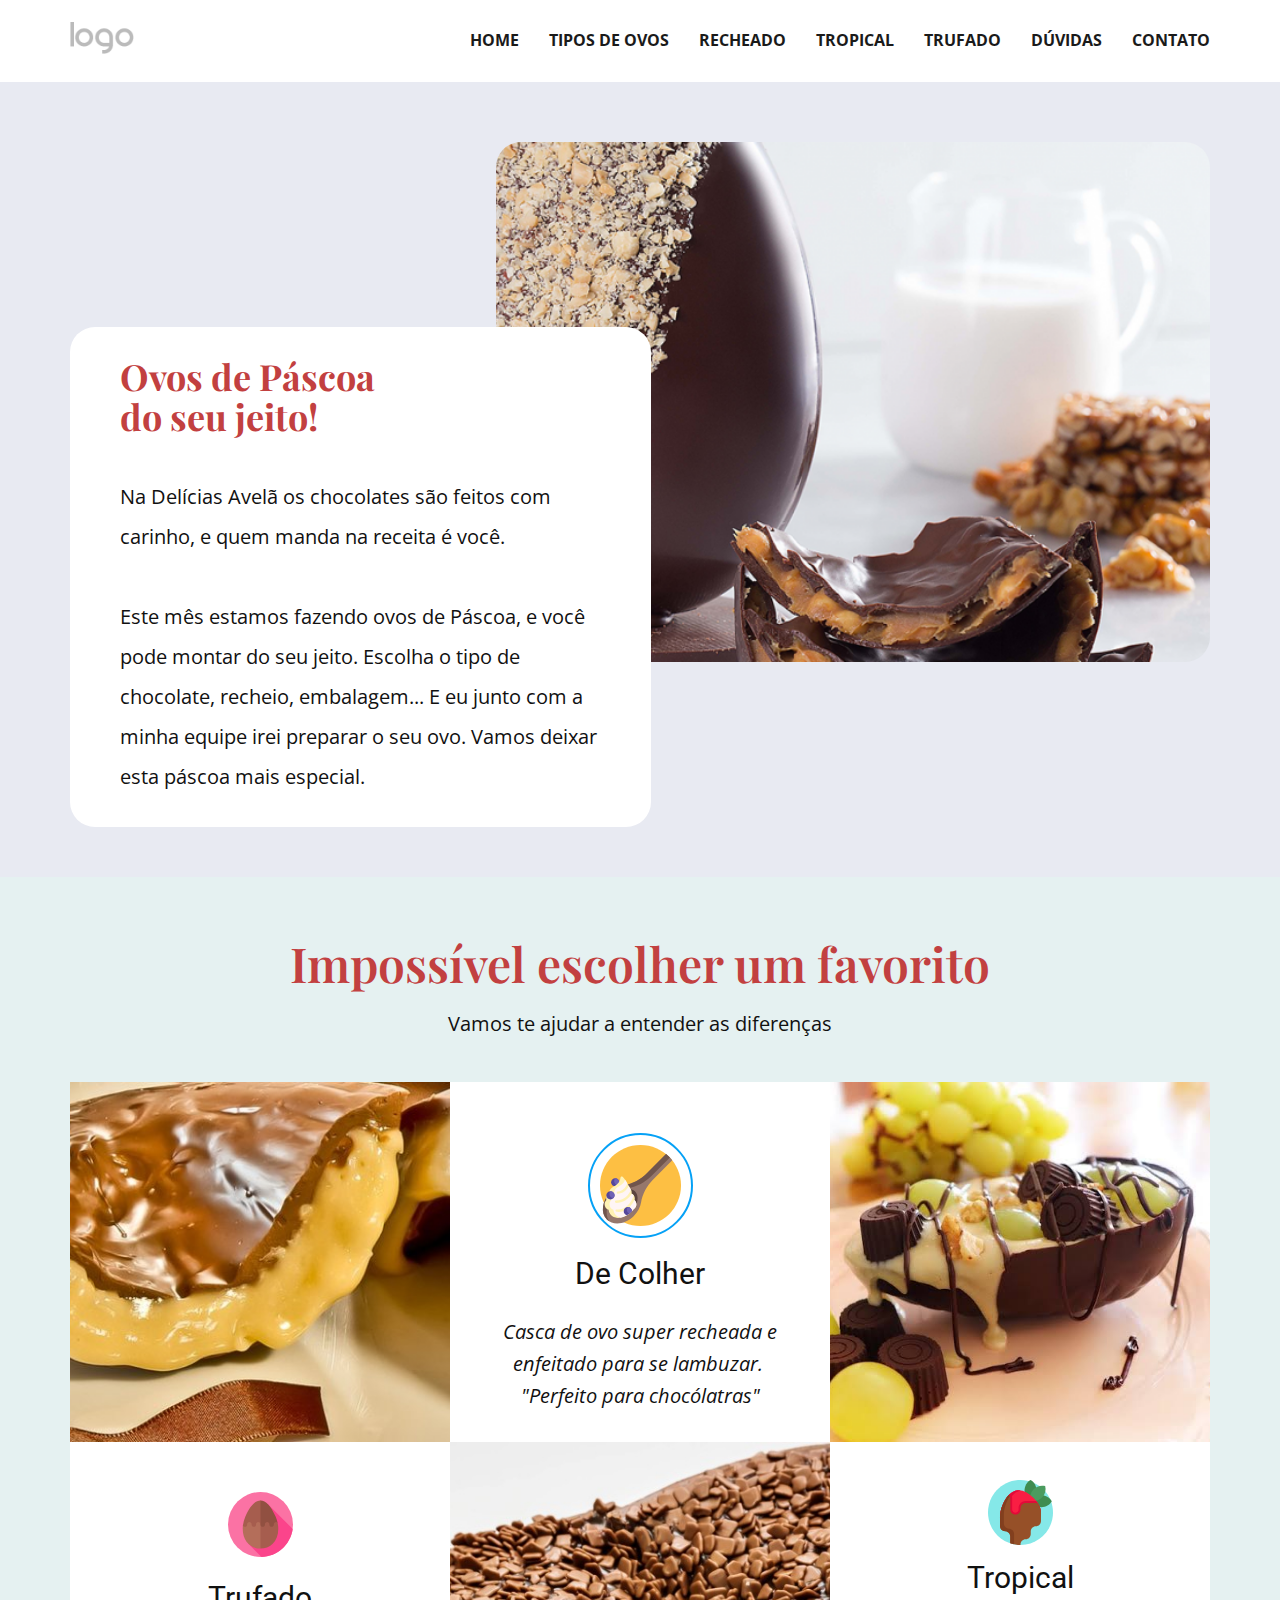
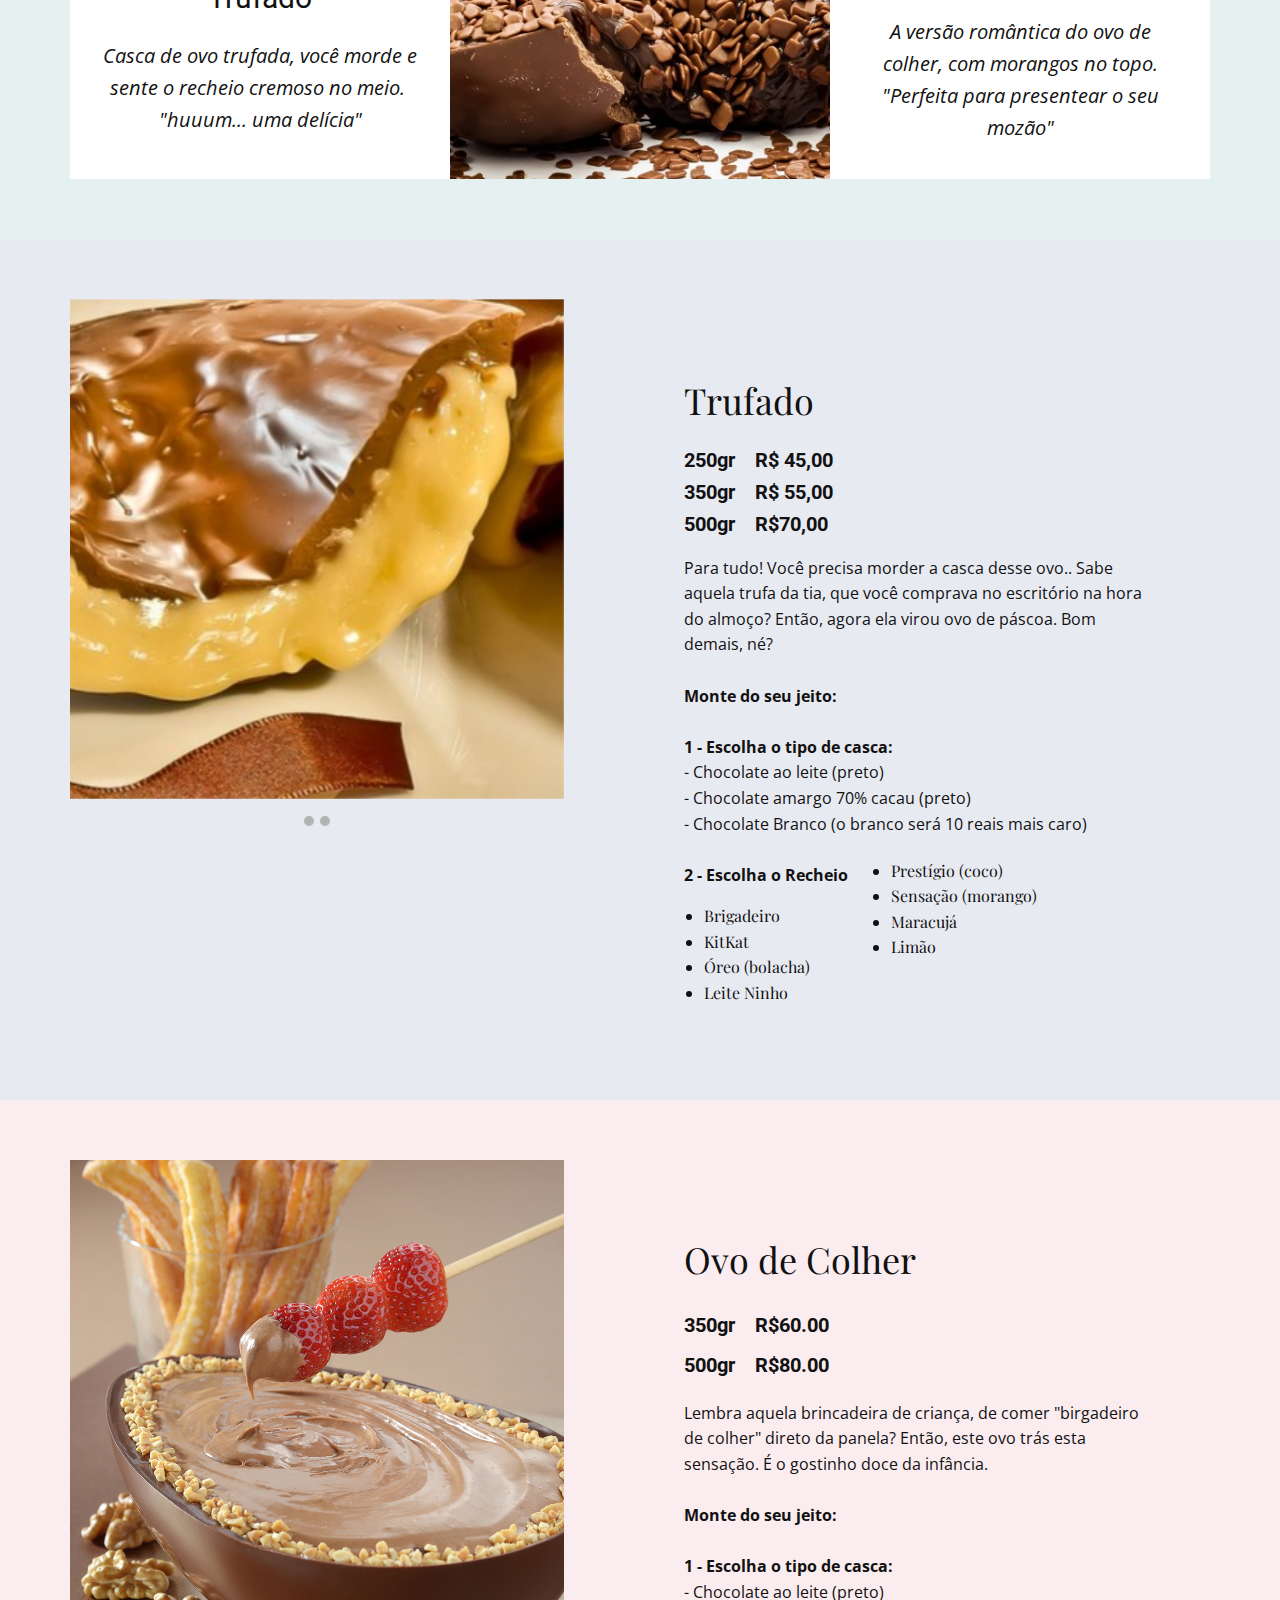
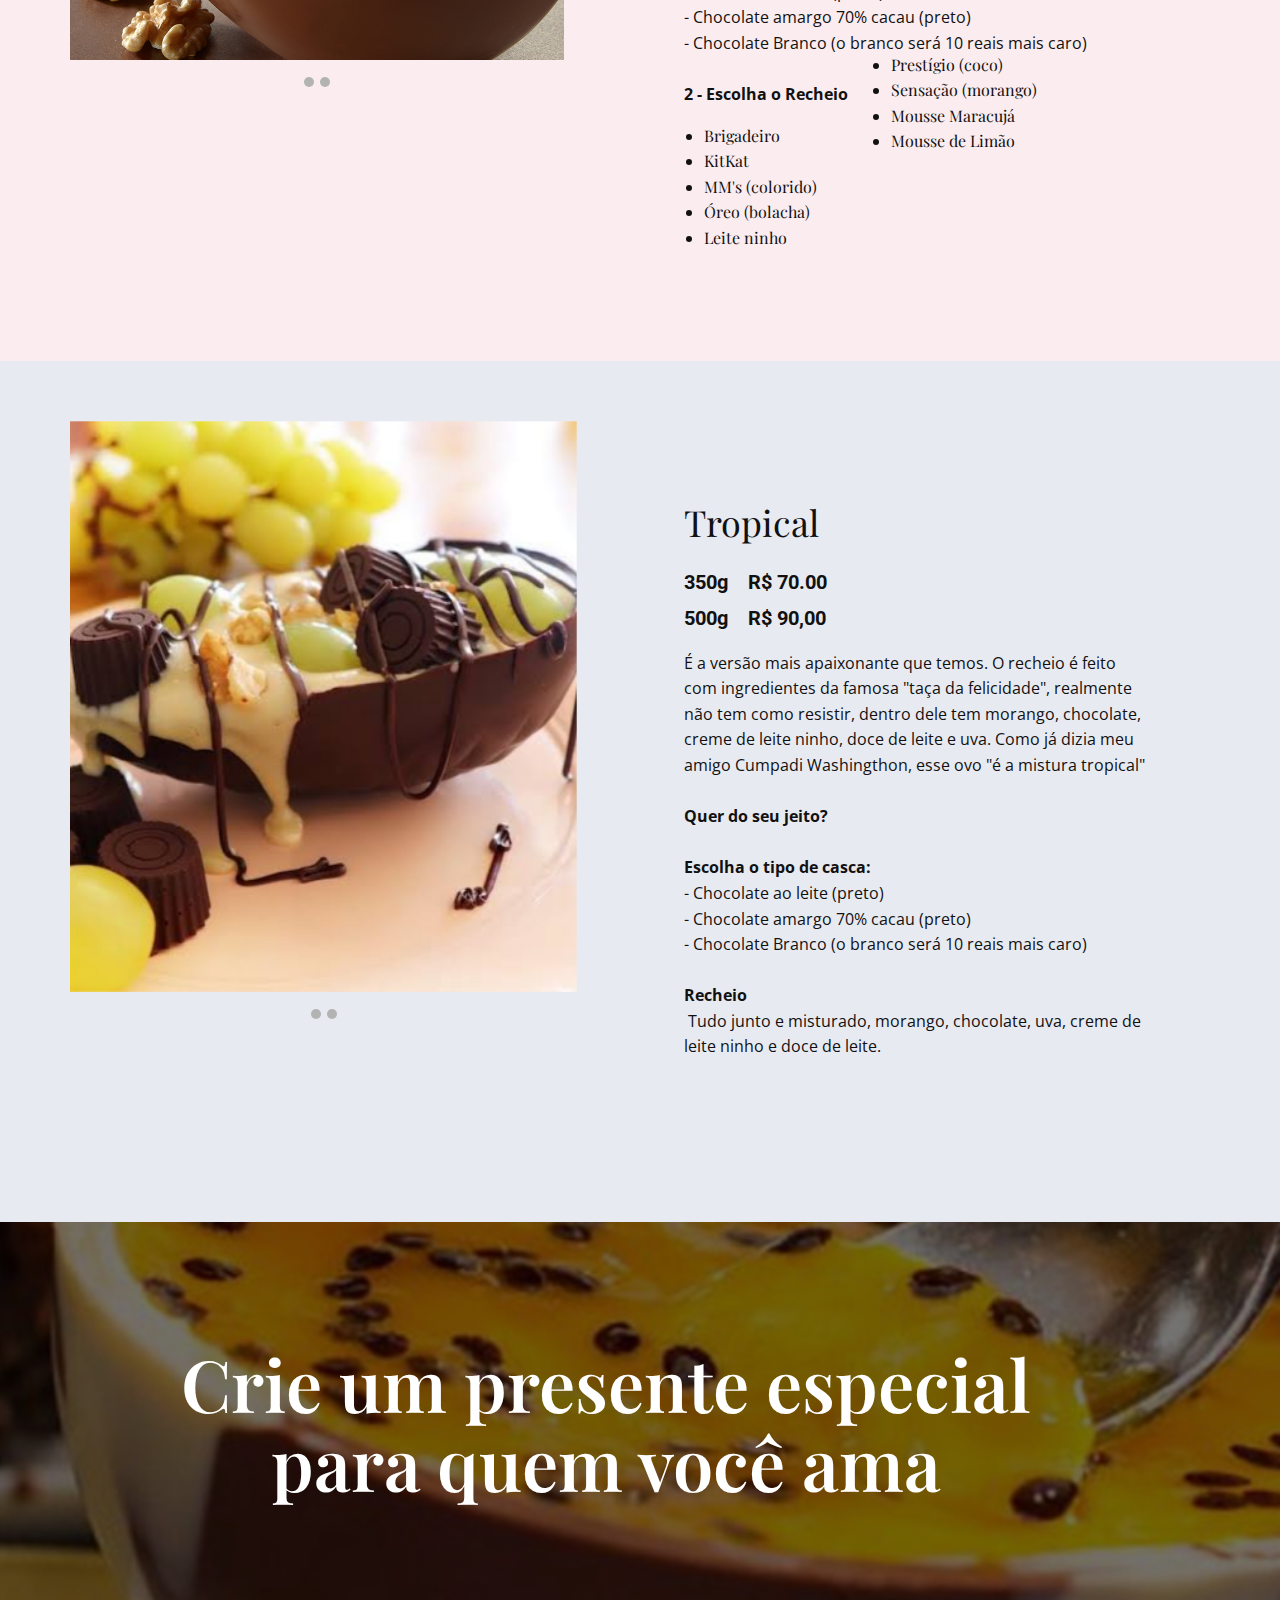
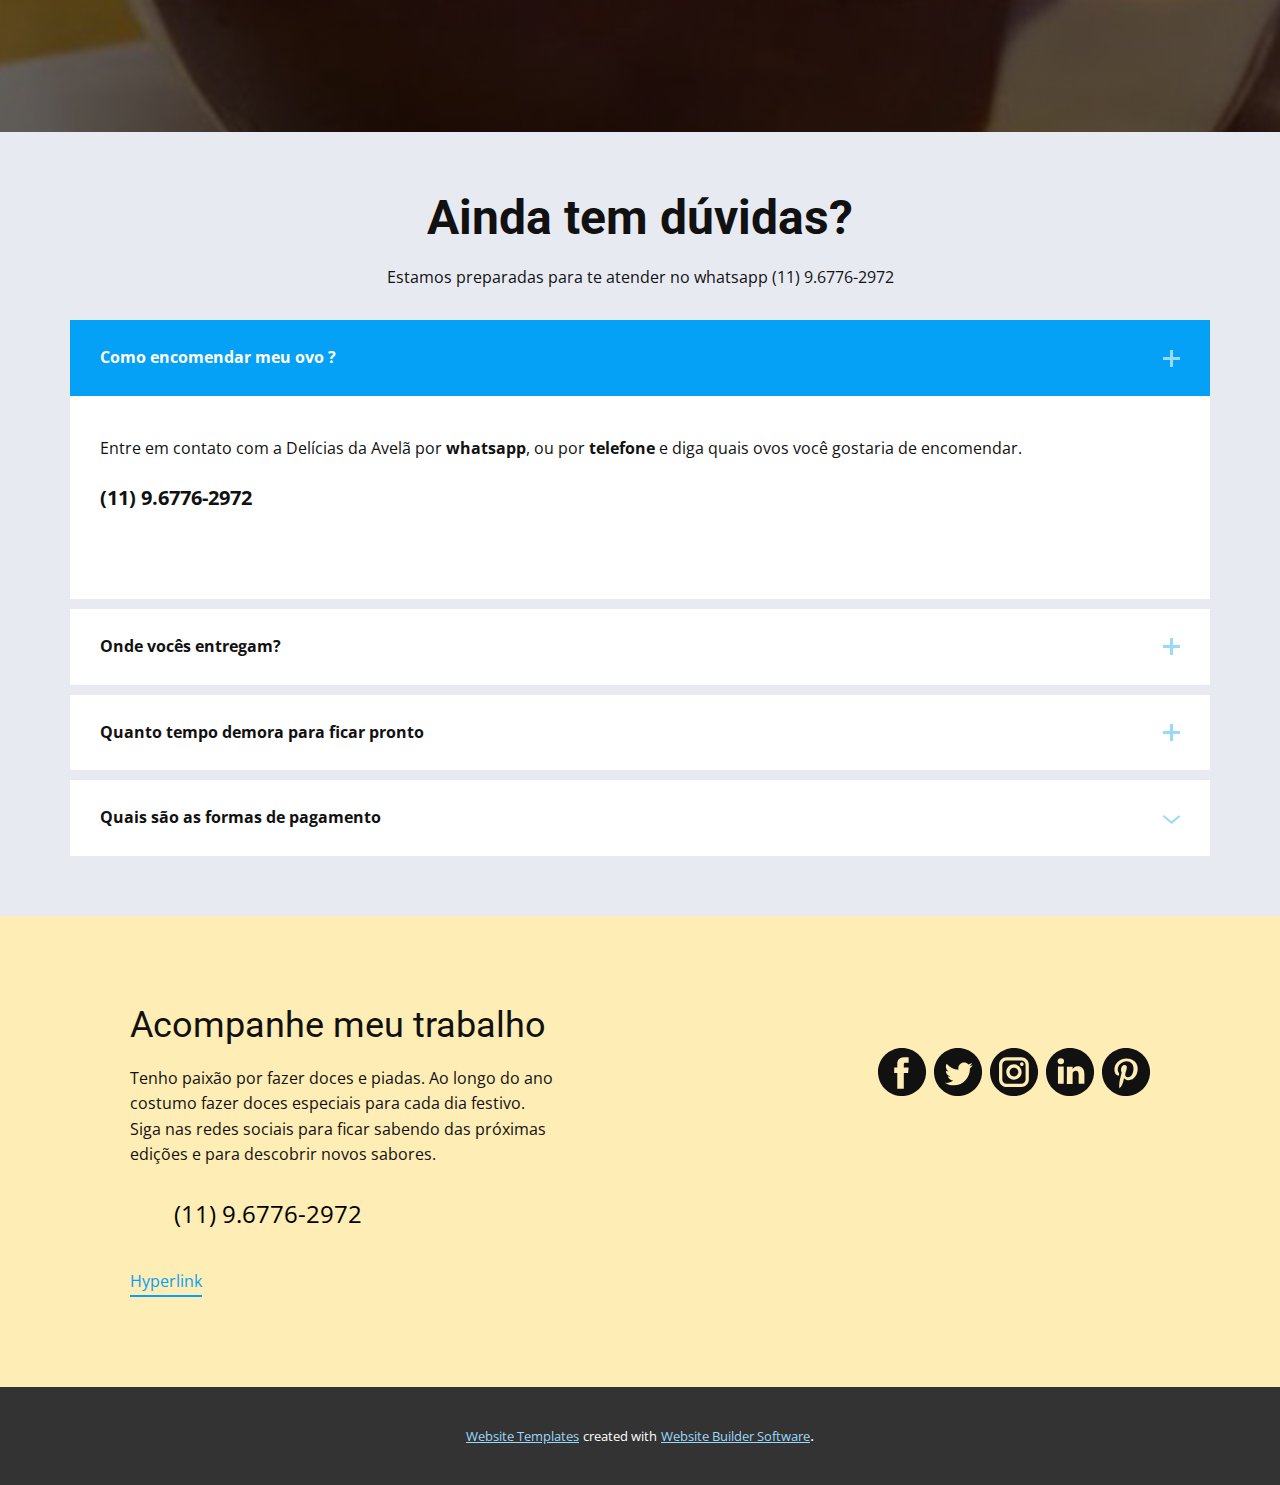
==== Page-2.html @ 8cd46afb "versão 1 - noar.. simbora" ====
<!DOCTYPE html>
<html style="font-size: 16px;">
  <head>
    <meta name="viewport" content="width=device-width, initial-scale=1.0">
    <meta charset="utf-8">
    <meta name="keywords" content="Salmon with salad">
    <meta name="description" content="">
    <meta name="page_type" content="np-template-header-footer-from-plugin">
    <title>Page 2</title>
    <link rel="stylesheet" href="nicepage.css" media="screen">
<link rel="stylesheet" href="Page-2.css" media="screen">
    <script class="u-script" type="text/javascript" src="jquery-1.9.1.min.js" defer=""></script>
    <script class="u-script" type="text/javascript" src="nicepage.js" defer=""></script>
    <meta name="generator" content="Nicepage 3.9.0, nicepage.com">
    
    
    
    
    
    
    <link id="u-theme-google-font" rel="stylesheet" href="https://fonts.googleapis.com/css?family=Roboto:100,100i,300,300i,400,400i,500,500i,700,700i,900,900i|Open+Sans:300,300i,400,400i,600,600i,700,700i,800,800i">
    <link id="u-page-google-font" rel="stylesheet" href="https://fonts.googleapis.com/css?family=Playfair+Display:400,400i,500,500i,600,600i,700,700i,800,800i,900,900i">
    
    
    
    
    
    
    
    
    
    <script type="application/ld+json">{
		"@context": "http://schema.org",
		"@type": "Organization",
		"name": "",
		"url": "index.html",
		"logo": "images/default-logo.png"
}</script>
    <meta property="og:title" content="Page 2">
    <meta property="og:type" content="website">
    <meta name="theme-color" content="#05a1f6">
    <link rel="canonical" href="index.html">
    <meta property="og:url" content="index.html">
  </head>
  <body class="u-body"><header class="u-clearfix u-header u-header" id="sec-fe09"><div class="u-clearfix u-sheet u-valign-middle u-sheet-1">
        <a href="https://nicepage.com" class="u-image u-logo u-image-1">
          <img src="images/default-logo.png" class="u-logo-image u-logo-image-1">
        </a>
        <nav class="u-menu u-menu-dropdown u-offcanvas u-menu-1">
          <div class="menu-collapse" style="font-size: 1rem; letter-spacing: 0px; font-weight: 700; text-transform: uppercase;">
            <a class="u-border-2 u-border-active-black u-border-hover-palette-1-base u-border-no-left u-border-no-right u-border-no-top u-button-style u-custom-left-right-menu-spacing u-custom-padding-bottom u-custom-top-bottom-menu-spacing u-nav-link u-text-active-black u-text-grey-90 u-text-hover-grey-90" href="#">
              <svg><use xlink:href="#menu-hamburger"></use></svg>
              <svg version="1.1" xmlns="http://www.w3.org/2000/svg" xmlns:xlink="http://www.w3.org/1999/xlink"><defs><symbol id="menu-hamburger" viewBox="0 0 16 16" style="width: 16px; height: 16px;"><rect y="1" width="16" height="2"></rect><rect y="7" width="16" height="2"></rect><rect y="13" width="16" height="2"></rect>
</symbol>
</defs></svg>
            </a>
          </div>
          <div class="u-custom-menu u-nav-container">
            <ul class="u-nav u-spacing-30 u-unstyled u-nav-1"><li class="u-nav-item"><a class="u-border-2 u-border-active-black u-border-hover-palette-1-base u-border-no-left u-border-no-right u-border-no-top u-button-style u-nav-link u-text-active-black u-text-grey-90 u-text-hover-grey-90" href="home.html" style="padding: 10px 0px;">Home</a>
</li><li class="u-nav-item"><a class="u-border-2 u-border-active-black u-border-hover-palette-1-base u-border-no-left u-border-no-right u-border-no-top u-button-style u-nav-link u-text-active-black u-text-grey-90 u-text-hover-grey-90" href="Page-13.html" style="padding: 10px 0px;">Tipos de ovos</a>
</li><li class="u-nav-item"><a class="u-border-2 u-border-active-black u-border-hover-palette-1-base u-border-no-left u-border-no-right u-border-no-top u-button-style u-nav-link u-text-active-black u-text-grey-90 u-text-hover-grey-90" href="Page-14.html" style="padding: 10px 0px;">Recheado</a>
</li><li class="u-nav-item"><a class="u-border-2 u-border-active-black u-border-hover-palette-1-base u-border-no-left u-border-no-right u-border-no-top u-button-style u-nav-link u-text-active-black u-text-grey-90 u-text-hover-grey-90" href="Page-15.html" style="padding: 10px 0px;">Tropical</a>
</li><li class="u-nav-item"><a class="u-border-2 u-border-active-black u-border-hover-palette-1-base u-border-no-left u-border-no-right u-border-no-top u-button-style u-nav-link u-text-active-black u-text-grey-90 u-text-hover-grey-90" href="Page-16.html" style="padding: 10px 0px;">Trufado</a>
</li><li class="u-nav-item"><a class="u-border-2 u-border-active-black u-border-hover-palette-1-base u-border-no-left u-border-no-right u-border-no-top u-button-style u-nav-link u-text-active-black u-text-grey-90 u-text-hover-grey-90" href="Page-17.html" style="padding: 10px 0px;">Dúvidas</a>
</li><li class="u-nav-item"><a class="u-border-2 u-border-active-black u-border-hover-palette-1-base u-border-no-left u-border-no-right u-border-no-top u-button-style u-nav-link u-text-active-black u-text-grey-90 u-text-hover-grey-90" href="Page-18.html" style="padding: 10px 0px;">Contato</a>
</li></ul>
          </div>
          <div class="u-custom-menu u-nav-container-collapse">
            <div class="u-black u-container-style u-inner-container-layout u-opacity u-opacity-95 u-sidenav">
              <div class="u-sidenav-overflow">
                <div class="u-menu-close"></div>
                <ul class="u-align-center u-nav u-popupmenu-items u-unstyled u-nav-2"><li class="u-nav-item"><a class="u-button-style u-nav-link" href="home.html" style="padding: 10px 0px;">Home</a>
</li><li class="u-nav-item"><a class="u-button-style u-nav-link" href="Page-13.html" style="padding: 10px 0px;">Tipos de ovos</a>
</li><li class="u-nav-item"><a class="u-button-style u-nav-link" href="Page-14.html" style="padding: 10px 0px;">Recheado</a>
</li><li class="u-nav-item"><a class="u-button-style u-nav-link" href="Page-15.html" style="padding: 10px 0px;">Tropical</a>
</li><li class="u-nav-item"><a class="u-button-style u-nav-link" href="Page-16.html" style="padding: 10px 0px;">Trufado</a>
</li><li class="u-nav-item"><a class="u-button-style u-nav-link" href="Page-17.html" style="padding: 10px 0px;">Dúvidas</a>
</li><li class="u-nav-item"><a class="u-button-style u-nav-link" href="Page-18.html" style="padding: 10px 0px;">Contato</a>
</li></ul>
              </div>
            </div>
            <div class="u-black u-menu-overlay u-opacity u-opacity-70"></div>
          </div>
        </nav>
      </div></header>
    <section class="u-clearfix u-custom-color-13 u-section-1" id="carousel_091f">
      <div class="u-clearfix u-sheet u-valign-middle-lg u-valign-middle-sm u-valign-middle-xs u-sheet-1">
        <img alt="" class="u-image u-image-round u-radius-25 u-image-1" data-image-width="780" data-image-height="450" src="images/Ovo-Pe-de-Moleque_1000x1000-1-780x450.png">
        <div class="u-container-style u-group u-radius-25 u-shape-round u-white u-group-1">
          <div class="u-container-layout u-valign-top u-container-layout-1">
            <h2 class="u-custom-font u-font-playfair-display u-text u-text-custom-color-16 u-text-1" spellcheck="true">Ovos de Páscoa&nbsp;<br>do seu jeito!
            </h2>
            <p class="u-text u-text-2" spellcheck="true">Na Delícias Avelã os chocolates são feitos com carinho, e quem manda na receita é você.<br>
              <br>Este mês estamos fazendo ovos de Páscoa, e você pode montar do seu jeito. Escolha o tipo de chocolate, recheio, embalagem... E eu junto com a minha equipe irei preparar o seu ovo. Vamos deixar esta páscoa mais especial.
            </p>
          </div>
        </div>
      </div>
    </section>
    <section class="u-align-center-xs u-clearfix u-custom-color-15 u-section-2" id="sec-e256">
      <div class="u-clearfix u-sheet u-sheet-1">
        <h1 class="u-align-center u-custom-font u-font-playfair-display u-text u-text-custom-color-9 u-text-1">Impossível escolher um favorito</h1>
        <p class="u-align-center u-text u-text-2">Vamos te ajudar a entender as diferenças</p>
        <div class="u-clearfix u-expanded-width u-gutter-0 u-layout-wrap u-layout-wrap-1">
          <div class="u-gutter-0 u-layout">
            <div class="u-layout-col">
              <div class="u-size-30">
                <div class="u-layout-row">
                  <div class="u-align-center u-container-style u-image u-layout-cell u-left-cell u-size-20 u-image-1" data-image-width="623" data-image-height="350">
                    <div class="u-container-layout u-valign-middle u-container-layout-1"></div>
                  </div>
                  <div class="u-container-style u-layout-cell u-size-20 u-white u-layout-cell-2">
                    <div class="u-container-layout u-container-layout-2"><span class="u-border-2 u-border-palette-1-base u-icon u-icon-circle u-spacing-10 u-text-palette-1-base u-icon-1"><svg class="u-svg-link" preserveAspectRatio="xMidYMin slice" viewBox="0 0 512 512" style=""><use xlink:href="#svg-6360"></use></svg><svg class="u-svg-content" id="svg-6360"><g id="surface1"><path d="M 512 256 C 512 397.386719 397.386719 512 256 512 C 114.613281 512 0 397.386719 0 256 C 0 114.613281 114.613281 0 256 0 C 397.386719 0 512 114.613281 512 256 Z M 512 256 " style=" stroke:none;fill-rule:nonzero;fill:rgb(99.215686%,74.901961%,26.27451%);fill-opacity:1;"></path><path d="M 334.402344 219.195312 C 295.191406 258.40625 268.425781 308.652344 259.441406 363.375 C 254.605469 392.832031 239.15625 423.335938 213.90625 448.585938 C 160.839844 501.652344 84.582031 511.429688 43.574219 470.425781 C 2.570312 429.417969 12.347656 353.160156 65.414062 300.09375 C 90.664062 274.84375 121.167969 259.394531 150.625 254.558594 C 205.347656 245.574219 255.59375 218.8125 294.804688 179.597656 L 417.210938 57.191406 C 426.015625 64.261719 434.046875 71.507812 441.789062 79.710938 C 446.878906 85.109375 451.976562 91.179688 456.625 96.972656 Z M 334.402344 219.195312 " style=" stroke:none;fill-rule:nonzero;fill:rgb(58.431373%,46.666667%,42.352941%);fill-opacity:1;"></path><path d="M 58.457031 482.210938 C 53.113281 478.898438 48.128906 474.976562 43.574219 470.425781 C 2.570312 429.417969 12.347656 353.160156 65.414062 300.09375 C 90.664062 274.84375 121.167969 259.394531 150.625 254.558594 C 205.347656 245.574219 255.59375 218.808594 294.804688 179.597656 L 417.246094 57.152344 C 425.925781 64.121094 434.164062 71.566406 441.789062 79.710938 L 325.109375 196.390625 C 285.003906 236.496094 233.613281 263.867188 177.644531 273.058594 C 147.515625 278.003906 116.316406 293.804688 90.488281 319.632812 C 40.898438 369.222656 28.28125 438.609375 58.457031 482.210938 Z M 58.457031 482.210938 " style=" stroke:none;fill-rule:nonzero;fill:rgb(43.921569%,33.333333%,29.803922%);fill-opacity:1;"></path><path d="M 198.503906 421.5625 C 156.792969 463.273438 99.234375 473.34375 69.945312 444.054688 C 40.65625 414.765625 50.726562 357.207031 92.4375 315.496094 C 134.152344 273.78125 191.710938 263.710938 221 293 C 250.289062 322.289062 240.21875 379.847656 198.503906 421.5625 Z M 198.503906 421.5625 " style=" stroke:none;fill-rule:nonzero;fill:rgb(35.294118%,26.666667%,23.921569%);fill-opacity:1;"></path><path d="M 122.292969 235.855469 C 122.292969 250.292969 110.585938 262 96.144531 262 C 81.707031 262 70 250.292969 70 235.855469 C 70 221.414062 81.707031 209.707031 96.144531 209.707031 C 110.585938 209.707031 122.292969 221.414062 122.292969 235.855469 Z M 122.292969 235.855469 " style=" stroke:none;fill-rule:nonzero;fill:rgb(32.941176%,27.45098%,60.784314%);fill-opacity:1;"></path><path d="M 122.292969 235.855469 C 122.292969 242.46875 119.816406 248.492188 115.765625 253.097656 C 115.65625 253.097656 115.550781 253.113281 115.441406 253.113281 C 101 253.113281 89.292969 241.40625 89.292969 226.96875 C 89.292969 220.351562 91.769531 214.328125 95.820312 209.722656 C 95.929688 209.722656 96.035156 209.707031 96.144531 209.707031 C 110.585938 209.707031 122.292969 221.414062 122.292969 235.855469 Z M 122.292969 235.855469 " style=" stroke:none;fill-rule:nonzero;fill:rgb(43.137255%,38.039216%,70.980392%);fill-opacity:1;"></path><path d="M 211.886719 406.257812 C 207.867188 411.527344 203.410156 416.65625 198.503906 421.558594 C 156.792969 463.273438 99.234375 473.34375 69.945312 444.054688 C 60.722656 434.835938 55.410156 422.808594 53.753906 409.359375 C 39.339844 404.296875 29 390.570312 29 374.425781 C 29 363.882812 33.414062 354.371094 40.488281 347.628906 C 39.554688 344.558594 39.050781 341.304688 39.050781 337.929688 C 39.050781 324.0625 47.519531 312.179688 59.566406 307.160156 C 58.328125 299.824219 59.113281 291.121094 62.671875 285.15625 C 79.929688 256.242188 125.453125 255.835938 129.535156 206.808594 C 130.082031 200.242188 137.957031 197.0625 142.847656 201.472656 C 162.914062 219.554688 181.183594 259.34375 196.59375 285.15625 C 200.167969 291.152344 200.945312 299.902344 199.683594 307.261719 C 211.597656 312.339844 219.949219 324.15625 219.949219 337.929688 C 219.949219 341.304688 219.445312 344.558594 218.511719 347.628906 C 225.585938 354.371094 230 363.882812 230 374.425781 C 230 387.964844 222.730469 399.800781 211.886719 406.257812 Z M 211.886719 406.257812 " style=" stroke:none;fill-rule:nonzero;fill:rgb(100%,94.901961%,70.588235%);fill-opacity:1;"></path><path d="M 230 374.425781 C 230 386.492188 224.222656 397.207031 215.285156 403.96875 C 212.816406 405.835938 210.585938 407.988281 208.625 410.386719 C 205.492188 414.210938 202.121094 417.945312 198.503906 421.558594 C 177.804688 442.261719 153.199219 455.164062 130.082031 459.335938 C 118.882812 457.023438 108.875 451.984375 100.945312 444.054688 C 91.722656 434.835938 86.410156 422.808594 84.753906 409.359375 C 70.339844 404.296875 60 390.570312 60 374.425781 C 60 363.882812 64.414062 354.371094 71.488281 347.628906 C 70.554688 344.558594 70.050781 341.304688 70.050781 337.929688 C 70.050781 324.0625 78.519531 312.179688 90.566406 307.160156 C 89.328125 299.824219 90.113281 291.121094 93.671875 285.15625 C 109.28125 259.007812 148.003906 256.171875 158.285156 219.601562 C 163.144531 226.5 167.867188 234.203125 172.441406 242.109375 C 162.699219 272.105469 139.949219 293.191406 113.5 293.191406 C 109.0625 293.191406 105.523438 297.046875 106.050781 301.589844 C 106.492188 305.382812 109.871094 308.203125 113.6875 308.191406 C 135.085938 308.132812 155.066406 297.636719 169.972656 278.628906 C 174.648438 272.660156 178.640625 266.066406 181.914062 259.003906 C 186.554688 267.441406 191.007812 275.628906 195.246094 282.871094 C 181.011719 322.703125 144.660156 351.097656 102.167969 351.097656 C 97.960938 351.097656 94.566406 354.558594 94.667969 358.785156 C 94.769531 362.914062 98.371094 366.109375 102.5 366.097656 C 143.976562 365.972656 180.335938 342.515625 200.328125 307.566406 C 205.257812 309.796875 209.558594 313.171875 212.859375 317.378906 C 196.214844 374.402344 152.09375 413.265625 106.132812 407.359375 C 101.722656 406.796875 97.71875 410.175781 97.675781 414.761719 C 97.636719 418.601562 100.675781 421.792969 104.480469 422.273438 C 134.347656 426.019531 164.210938 414.414062 188.59375 389.574219 C 201.367188 376.558594 211.839844 360.691406 219.570312 342.9375 C 219.328125 344.542969 218.972656 346.109375 218.511719 347.632812 C 225.585938 354.371094 230 363.882812 230 374.425781 Z M 230 374.425781 " style=" stroke:none;fill-rule:nonzero;fill:rgb(100%,96.078431%,96.078431%);fill-opacity:1;"></path><path d="M 92.292969 318.144531 C 92.292969 332.585938 80.585938 344.292969 66.144531 344.292969 C 51.707031 344.292969 40 332.585938 40 318.144531 C 40 303.707031 51.707031 292 66.144531 292 C 80.585938 292 92.292969 303.707031 92.292969 318.144531 Z M 176.144531 392 C 161.707031 392 150 403.707031 150 418.144531 C 150 430.613281 158.730469 441.035156 170.410156 443.652344 C 180.203125 437.742188 189.707031 430.359375 198.507812 421.5625 C 199.792969 420.273438 201.050781 418.96875 202.28125 417.652344 C 202.015625 403.441406 190.421875 392 176.144531 392 Z M 176.144531 392 " style=" stroke:none;fill-rule:nonzero;fill:rgb(32.941176%,27.45098%,60.784314%);fill-opacity:1;"></path><path d="M 92.292969 318.144531 C 92.292969 324.761719 89.816406 330.785156 85.765625 335.390625 C 85.65625 335.390625 85.550781 335.40625 85.441406 335.40625 C 71 335.40625 59.292969 323.699219 59.292969 309.261719 C 59.292969 302.644531 61.769531 296.621094 65.820312 292.015625 C 65.929688 292.015625 66.035156 292 66.144531 292 C 80.585938 292 92.292969 303.707031 92.292969 318.144531 Z M 176.144531 392 C 176.035156 392 175.929688 392.015625 175.820312 392.015625 C 171.769531 396.621094 169.292969 402.644531 169.292969 409.261719 C 169.292969 420.089844 175.878906 429.378906 185.257812 433.347656 C 189.808594 429.753906 194.238281 425.824219 198.503906 421.558594 C 199.792969 420.273438 201.050781 418.96875 202.277344 417.652344 C 202.015625 403.441406 190.421875 392 176.144531 392 Z M 176.144531 392 " style=" stroke:none;fill-rule:nonzero;fill:rgb(43.137255%,38.039216%,70.980392%);fill-opacity:1;"></path>
</g></svg>
                    
                    
                  </span>
                      <h3 class="u-align-center u-text u-text-3" spellcheck="false">De Colher</h3>
                      <p class="u-align-center u-text u-text-4" spellcheck="true">Casca de ovo super recheada e enfeitado para se lambuzar.&nbsp;<br>"Perfeito para chocólatras"
                      </p>
                    </div>
                  </div>
                  <div class="u-align-center u-container-style u-image u-layout-cell u-right-cell u-size-20 u-image-2" data-image-width="678" data-image-height="452">
                    <div class="u-container-layout u-valign-middle u-container-layout-3"></div>
                  </div>
                </div>
              </div>
              <div class="u-size-30">
                <div class="u-layout-row">
                  <div class="u-container-style u-layout-cell u-left-cell u-size-20 u-white u-layout-cell-4">
                    <div class="u-container-layout u-container-layout-4"><span class="u-icon u-icon-circle u-icon-2"><svg class="u-svg-link" preserveAspectRatio="xMidYMin slice" viewBox="0 0 512 512" style=""><use xlink:href="#svg-8ae0"></use></svg><svg class="u-svg-content" id="svg-8ae0"><g><circle cx="256" cy="256" fill="#fb72a4" r="256"></circle><path d="m312.762 94.034-142.423 142.423 78.891 78.891-90.731 90.731 105.774 105.774c125.807-3.996 228.692-98.753 245.35-220.958z" fill="#fb448b"></path><path d="m256 66.002-138.434 198.324c-.663 5.684-1.118 11.386-1.358 17.12-4.59 109.706 67.601 164.555 139.792 164.554l63.824-190z" fill="#b46e5a"></path><path d="m255.976 66.002 134.334 174.187c3.001 13.531 4.877 27.354 5.459 41.258 4.589 109.705-67.602 164.554-139.793 164.553z" fill="#a65d4e"></path><path d="m136.91 193.496c-9.828 22.588-16.497 46.436-19.343 70.832 2.749 6.064 8.841 10.29 15.933 10.29 9.665 0 17.5-7.835 17.5-17.5v-4.059c0-9.665 7.835-17.5 17.5-17.5s17.5 7.835 17.5 17.5v4.059c0 9.665 7.835 17.5 17.5 17.5s17.5-7.835 17.5-17.5v-4.059c0-9.665 7.835-17.5 17.5-17.5s17.5 7.835 17.5 17.5l37-89.824-37-97.233c-40.882-.335-81.805 41.794-119.09 127.494z" fill="#a65d4e"></path><path d="m360.976 257.118v-3.529-.529c0-9.665 7.835-17.5 17.5-17.5 4.57 0 8.718 1.766 11.835 4.635-3.548-15.985-8.686-31.623-15.245-46.698-37.285-85.7-78.208-127.83-119.09-127.494v187.586 3.529c0 9.665 7.835 17.5 17.5 17.5s17.5-7.835 17.5-17.5v-3.529-.529c0-9.665 7.835-17.5 17.5-17.5s17.5 7.835 17.5 17.5v.529 3.529c0 9.665 7.835 17.5 17.5 17.5s17.5-7.835 17.5-17.5z" fill="#915041"></path>
</g></svg>
                    
                    
                  </span>
                      <h3 class="u-align-center u-text u-text-5" spellcheck="false">Trufado</h3>
                      <p class="u-align-center u-text u-text-6" spellcheck="false">Casca de ovo trufada, você morde e sente o recheio cremoso no meio.&nbsp;<br>"huuum... uma delícia"
                      </p>
                    </div>
                  </div>
                  <div class="u-align-center u-container-style u-image u-layout-cell u-size-20 u-image-3" data-image-width="640" data-image-height="360">
                    <div class="u-container-layout u-valign-middle u-container-layout-5"></div>
                  </div>
                  <div class="u-container-style u-layout-cell u-right-cell u-size-20 u-white u-layout-cell-6">
                    <div class="u-container-layout u-container-layout-6"><span class="u-align-center u-icon u-icon-circle u-icon-3"><svg class="u-svg-link" preserveAspectRatio="xMidYMin slice" viewBox="0 0 512 512" style=""><use xlink:href="#svg-82c7"></use></svg><svg class="u-svg-content" id="svg-82c7"><path d="m512 256c0 141.386719-114.613281 256-256 256s-256-114.613281-256-256 114.613281-256 256-256 256 114.613281 256 256zm0 0" fill="#85e8e8"></path><path d="m335.078125 0c-28.148437 16.289062-47.097656 46.703125-47.097656 81.5625s18.949219 65.273438 47.097656 81.5625c28.144531-16.289062 47.097656-46.703125 47.097656-81.5625s-18.953125-65.273438-47.097656-81.5625zm0 0" fill="#3f8c50"></path><path d="m502.722656 167.644531c-16.289062 28.148438-46.703125 47.097657-81.5625 47.097657s-65.273437-18.949219-81.5625-47.097657c16.289063-28.144531 46.703125-47.097656 81.5625-47.097656s65.273438 18.953125 81.5625 47.097656zm0 0" fill="#3f8c50"></path><path d="m450.425781 47.777344c-31.421875-8.382813-66.328125-.277344-90.980469 24.371094-24.648437 24.648437-32.753906 59.554687-24.367187 90.976562 31.417969 8.386719 66.328125.277344 90.976563-24.371094 24.648437-24.648437 32.753906-59.554687 24.371093-90.976562zm0 0" fill="#4b9b5f"></path><path d="m383.519531 330.898438c-59.707031 59.707031-200.863281 104.0625-260.570312 44.355468-59.703125-59.707031-15.351563-200.863281 44.355469-260.570312 59.707031-59.703125 130.511718-33.707032 190.21875 26 59.703124 59.703125 85.703124 130.507812 25.996093 190.214844zm0 0" fill="#f91e43"></path><path d="m155.65625 375.253906c-59.707031-59.707031-15.351562-200.863281 44.355469-260.570312 18.675781-18.675782 38.433593-28.964844 58.601562-32.460938-31.355469-5.125-62.613281 3.765625-91.308593 32.460938-59.707032 59.707031-104.0625 200.863281-44.355469 260.570312 23.417969 23.414063 59.367187 30.820313 98.015625 27.574219-25.738282-2.402344-48.683594-10.949219-65.308594-27.574219zm0 0" fill="#e20a39"></path><path d="m122.949219 375.253906c59.707031 59.703125 200.863281 15.351563 260.570312-44.355468 51.519531-51.519532 39.21875-111.304688-3.480469-165.089844-1.003906-.054688-2.007812-.082032-3.019531-.082032h-80.675781c-30.515625 0-55.339844 25.066407-55.339844 55.882813v10.136719c0 14.273437-11.367187 25.886718-25.335937 25.886718-6.730469 0-13.074219-2.667968-17.855469-7.507812-4.832031-4.898438-7.496094-11.425781-7.496094-18.378906v-85.417969c0-14.460937-5.449218-28.179687-15.34375-38.632813l-.078125-.082031c-2.546875 2.210938-5.082031 4.558594-7.589843 7.070313-59.707032 59.707031-104.0625 200.863281-44.355469 260.570312zm0 0" fill="#e20a39"></path><path d="m377.019531 180.726562h-80.675781c-22.28125 0-40.335938 18.304688-40.335938 40.882813v10.136719c0 22.578125-18.066406 40.886718-40.339843 40.886718-11.140625 0-21.226563-4.582031-28.53125-11.972656-7.304688-7.402344-11.816407-17.628906-11.816407-28.914062v-85.417969c0-11-4.285156-20.976563-11.242187-28.324219-38.265625 40.523438-69.433594 113.929688-69.433594 176.058594v68.609375c0 22.578125 18.066407 40.882813 40.335938 40.882813 11.144531 0 21.230469 4.578124 28.53125 11.972656 7.296875 7.402344 11.808593 17.617187 11.808593 28.910156v54.574219c25.367188 8.417969 52.488282 12.988281 80.679688 12.988281h.007812v-5.046875c0-22.578125 18.054688-40.882813 40.335938-40.882813 11.144531 0 21.21875-4.578124 28.519531-11.96875 7.308594-7.40625 11.820313-17.621093 11.820313-28.914062v-19.777344c0-22.578125 18.054687-40.882812 40.335937-40.882812 11.144531 0 21.226563-4.578125 28.519531-11.972656 7.304688-7.402344 11.820313-17.617188 11.820313-28.910157v-67.496093c0-24.050782-8.90625-48.417969-24.105469-71.976563-4.960937-2.214844-10.453125-3.445313-16.234375-3.445313zm0 0" fill="#965028"></path><path d="m164.980469 383.554688c-22.273438 0-40.335938-18.304688-40.335938-40.882813v-68.605469c0-48.964844 19.359375-104.914062 46.292969-146.269531-1.808594-3.601563-4.125-6.902344-6.859375-9.789063-38.265625 40.519532-69.433594 113.925782-69.433594 176.058594v68.609375c0 22.578125 18.0625 40.882813 40.335938 40.882813 11.140625 0 21.226562 4.578125 28.53125 11.96875 7.292969 7.402344 11.808593 17.617187 11.808593 28.914062v54.574219c9.753907 3.234375 19.765626 5.90625 30 7.960937v-82.535156c0-11.296875-4.515624-21.511718-11.808593-28.914062-7.304688-7.390625-17.390625-11.972656-28.53125-11.972656zm0 0" fill="#823f1e"></path></svg>
                    
                    
                  </span>
                      <h3 class="u-align-center u-text u-text-7" spellcheck="false">Tropical</h3>
                      <p class="u-align-center u-text u-text-8" spellcheck="true">A versão romântica do ovo de colher, com morangos no topo.<br>"Perfeita para presentear o seu mozão"
                      </p>
                    </div>
                  </div>
                </div>
              </div>
            </div>
          </div>
        </div>
      </div>
    </section>
    <section class="u-clearfix u-custom-color-13 u-section-3" id="carousel_991a">
      <div class="u-clearfix u-sheet u-sheet-1">
        <div id="carousel-27b6" data-interval="5000" data-u-ride="carousel" class="u-carousel u-expanded-width-xs u-slider u-slider-1">
          <ol class="u-absolute-hcenter u-carousel-indicators u-carousel-indicators-1">
            <li data-u-target="#carousel-27b6" class="u-active u-grey-30 u-shape-circle" data-u-slide-to="0" style="height: 10px; width: 10px;"></li>
            <li data-u-target="#carousel-27b6" class="u-grey-30 u-shape-circle" data-u-slide-to="1" style="height: 10px; width: 10px;"></li>
          </ol>
          <div class="u-carousel-inner" role="listbox">
            <div class="u-active u-carousel-item u-container-style u-image u-slide u-image-1" data-image-width="623" data-image-height="350">
              <div class="u-container-layout u-container-layout-1"></div>
            </div>
            <div class="u-carousel-item u-container-style u-image u-slide u-image-2" data-image-width="620" data-image-height="372">
              <div class="u-container-layout u-container-layout-2"></div>
            </div>
          </div>
          <a class="u-absolute-vcenter u-carousel-control u-carousel-control-prev u-hidden u-text-grey-30 u-carousel-control-1" href="#carousel-27b6" role="button" data-u-slide="prev">
            <span aria-hidden="true">
              <svg viewBox="0 0 477.175 477.175"><path d="M145.188,238.575l215.5-215.5c5.3-5.3,5.3-13.8,0-19.1s-13.8-5.3-19.1,0l-225.1,225.1c-5.3,5.3-5.3,13.8,0,19.1l225.1,225
                    c2.6,2.6,6.1,4,9.5,4s6.9-1.3,9.5-4c5.3-5.3,5.3-13.8,0-19.1L145.188,238.575z"></path></svg>
            </span>
            <span class="sr-only">+Previous</span>
          </a>
          <a class="u-absolute-vcenter u-carousel-control u-carousel-control-next u-hidden u-text-grey-30 u-carousel-control-2" href="#carousel-27b6" role="button" data-u-slide="next">
            <span aria-hidden="true">
              <svg viewBox="0 0 477.175 477.175"><path d="M360.731,229.075l-225.1-225.1c-5.3-5.3-13.8-5.3-19.1,0s-5.3,13.8,0,19.1l215.5,215.5l-215.5,215.5
                    c-5.3,5.3-5.3,13.8,0,19.1c2.6,2.6,6.1,4,9.5,4c3.4,0,6.9-1.3,9.5-4l225.1-225.1C365.931,242.875,365.931,234.275,360.731,229.075z"></path></svg>
            </span>
            <span class="sr-only">+Next</span>
          </a>
        </div>
        <div class="u-container-style u-expanded-width-sm u-expanded-width-xs u-group u-group-1">
          <div class="u-container-layout u-container-layout-3">
            <h2 class="u-custom-font u-font-playfair-display u-text u-text-1" spellcheck="false">Trufado</h2>
            <h5 class="u-text u-text-2" spellcheck="false">250gr&nbsp; &nbsp; R$ 45,00<br>350gr&nbsp; &nbsp; R$ 55,00<br>500gr&nbsp; &nbsp; R$70,00
            </h5>
            <p class="u-text u-text-3" spellcheck="false">Para tudo! Você precisa morder a casca desse ovo.. Sabe aquela trufa da tia, que você comprava no escritório na hora do almoço? Então, agora ela virou ovo de páscoa. Bom demais, né?&nbsp;<br>
              <br>
              <span style="font-weight: 700;">Monte do seu jeito:<br>
              </span>
              <br>
              <span style="font-weight: 700;">1 - Escolha o tipo de casca:<br>
              </span>- Chocolate ao leite (preto)<br>- Chocolate amargo 70% cacau (preto)<br>- Chocolate Branco (o branco será 10 reais mais caro)<br>
              <br>
              <span style="font-weight: 700;">2 - Escolha o Recheio</span>
              <br>
            </p>
            <ul class="u-custom-font u-font-playfair-display u-text u-text-4">
              <li>Brigadeiro</li>
              <li>KitKat</li>
              <li>Óreo (bolacha)</li>
              <li>Leite Ninho</li>
            </ul>
            <ul class="u-custom-font u-font-playfair-display u-text u-text-5">
              <li style="">Prestígio (coco)<br>
              </li>
              <li style="">Sensação (morango)</li>
              <li style="">Maracujá</li>
              <li style="">Limão<br>
              </li>
            </ul>
          </div>
        </div>
      </div>
    </section>
    <section class="u-clearfix u-custom-color-14 u-section-4" id="sec-cd84">
      <div class="u-clearfix u-sheet u-sheet-1">
        <div id="carousel-27b6" data-interval="5000" data-u-ride="carousel" class="u-carousel u-expanded-width-xs u-slider u-slider-1">
          <ol class="u-absolute-hcenter u-carousel-indicators u-carousel-indicators-1">
            <li data-u-target="#carousel-27b6" class="u-active u-grey-30 u-shape-circle" data-u-slide-to="0" style="height: 10px; width: 10px;"></li>
            <li data-u-target="#carousel-27b6" class="u-grey-30 u-shape-circle" data-u-slide-to="1" style="height: 10px; width: 10px;"></li>
          </ol>
          <div class="u-carousel-inner" role="listbox">
            <div class="u-active u-carousel-item u-container-style u-image u-slide u-image-1" data-image-width="1000" data-image-height="1000">
              <div class="u-container-layout u-container-layout-1"></div>
            </div>
            <div class="u-carousel-item u-container-style u-image u-slide u-image-2" data-image-width="786" data-image-height="544">
              <div class="u-container-layout u-container-layout-2"></div>
            </div>
          </div>
          <a class="u-absolute-vcenter u-carousel-control u-carousel-control-prev u-hidden u-text-grey-30 u-carousel-control-1" href="#carousel-27b6" role="button" data-u-slide="prev">
            <span aria-hidden="true">
              <svg viewBox="0 0 477.175 477.175"><path d="M145.188,238.575l215.5-215.5c5.3-5.3,5.3-13.8,0-19.1s-13.8-5.3-19.1,0l-225.1,225.1c-5.3,5.3-5.3,13.8,0,19.1l225.1,225
                    c2.6,2.6,6.1,4,9.5,4s6.9-1.3,9.5-4c5.3-5.3,5.3-13.8,0-19.1L145.188,238.575z"></path></svg>
            </span>
            <span class="sr-only">+Previous</span>
          </a>
          <a class="u-absolute-vcenter u-carousel-control u-carousel-control-next u-hidden u-text-grey-30 u-carousel-control-2" href="#carousel-27b6" role="button" data-u-slide="next">
            <span aria-hidden="true">
              <svg viewBox="0 0 477.175 477.175"><path d="M360.731,229.075l-225.1-225.1c-5.3-5.3-13.8-5.3-19.1,0s-5.3,13.8,0,19.1l215.5,215.5l-215.5,215.5
                    c-5.3,5.3-5.3,13.8,0,19.1c2.6,2.6,6.1,4,9.5,4c3.4,0,6.9-1.3,9.5-4l225.1-225.1C365.931,242.875,365.931,234.275,360.731,229.075z"></path></svg>
            </span>
            <span class="sr-only">+Next</span>
          </a>
        </div>
        <div class="u-container-style u-expanded-width-sm u-expanded-width-xs u-group u-group-1">
          <div class="u-container-layout u-container-layout-3">
            <h2 class="u-custom-font u-font-playfair-display u-text u-text-1" spellcheck="false">Ovo de Colher<br>
            </h2>
            <h5 class="u-text u-text-2">350gr&nbsp; &nbsp; R$60.00<br>500gr&nbsp; &nbsp; R$80.00<br>
            </h5>
            <p class="u-text u-text-3" spellcheck="false">Lembra aquela brincadeira de criança, de comer "birgadeiro de colher" direto da panela? Então, este ovo trás esta sensação. É o gostinho doce da infância.<br>
              <br>
              <span style="font-weight: 700;">Monte do seu jeito:<br>
              </span>
              <br>
              <span style="font-weight: 700;">1 - Escolha o tipo de casca:<br>
              </span>- Chocolate ao leite (preto)<br>- Chocolate amargo 70% cacau (preto)<br>- Chocolate Branco (o branco será 10 reais mais caro)<br>
              <br>
              <span style="font-weight: 700;">2 - Escolha o Recheio</span>
              <br>
            </p>
            <ul class="u-custom-font u-font-playfair-display u-text u-text-4">
              <li>Brigadeiro</li>
              <li>KitKat</li>
              <li>MM's (colorido)</li>
              <li>Óreo (bolacha)</li>
              <li>Leite ninho</li>
            </ul>
            <ul class="u-custom-font u-font-playfair-display u-text u-text-5">
              <li>Prestígio (coco)</li>
              <li>Sensação (morango)</li>
              <li style="">Mousse Maracujá</li>
              <li>Mousse de Limão</li>
            </ul>
          </div>
        </div>
      </div>
    </section>
    <section class="u-clearfix u-custom-color-13 u-section-5" id="carousel_18b1">
      <div class="u-clearfix u-sheet u-sheet-1">
        <div id="carousel-27b6" data-interval="5000" data-u-ride="carousel" class="u-carousel u-expanded-width-xs u-slider u-slider-1">
          <ol class="u-absolute-hcenter u-carousel-indicators u-carousel-indicators-1">
            <li data-u-target="#carousel-27b6" class="u-active u-grey-30 u-shape-circle" data-u-slide-to="0" style="height: 10px; width: 10px;"></li>
            <li data-u-target="#carousel-27b6" class="u-grey-30 u-shape-circle" data-u-slide-to="1" style="height: 10px; width: 10px;"></li>
          </ol>
          <div class="u-carousel-inner" role="listbox">
            <div class="u-active u-carousel-item u-container-style u-image u-slide u-image-1" data-image-width="678" data-image-height="452">
              <div class="u-container-layout u-container-layout-1"></div>
            </div>
            <div class="u-carousel-item u-container-style u-image u-slide u-image-2" data-image-width="576" data-image-height="720">
              <div class="u-container-layout u-container-layout-2"></div>
            </div>
          </div>
          <a class="u-absolute-vcenter u-carousel-control u-carousel-control-prev u-hidden u-text-grey-30 u-carousel-control-1" href="#carousel-27b6" role="button" data-u-slide="prev">
            <span aria-hidden="true">
              <svg viewBox="0 0 477.175 477.175"><path d="M145.188,238.575l215.5-215.5c5.3-5.3,5.3-13.8,0-19.1s-13.8-5.3-19.1,0l-225.1,225.1c-5.3,5.3-5.3,13.8,0,19.1l225.1,225
                    c2.6,2.6,6.1,4,9.5,4s6.9-1.3,9.5-4c5.3-5.3,5.3-13.8,0-19.1L145.188,238.575z"></path></svg>
            </span>
            <span class="sr-only">+Previous</span>
          </a>
          <a class="u-absolute-vcenter u-carousel-control u-carousel-control-next u-hidden u-text-grey-30 u-carousel-control-2" href="#carousel-27b6" role="button" data-u-slide="next">
            <span aria-hidden="true">
              <svg viewBox="0 0 477.175 477.175"><path d="M360.731,229.075l-225.1-225.1c-5.3-5.3-13.8-5.3-19.1,0s-5.3,13.8,0,19.1l215.5,215.5l-215.5,215.5
                    c-5.3,5.3-5.3,13.8,0,19.1c2.6,2.6,6.1,4,9.5,4c3.4,0,6.9-1.3,9.5-4l225.1-225.1C365.931,242.875,365.931,234.275,360.731,229.075z"></path></svg>
            </span>
            <span class="sr-only">+Next</span>
          </a>
        </div>
        <div class="u-container-style u-expanded-width-sm u-expanded-width-xs u-group u-group-1">
          <div class="u-container-layout u-container-layout-3">
            <h2 class="u-custom-font u-font-playfair-display u-text u-text-1" spellcheck="false">Tropical<br>
            </h2>
            <h5 class="u-text u-text-2">350g&nbsp; &nbsp; R$ 70.00<br>500g&nbsp; &nbsp; R$ 90,00
            </h5>
            <p class="u-text u-text-3" spellcheck="false">É a versão mais apaixonante que temos. O recheio é feito com ingredientes da famosa "taça da felicidade", realmente não tem como resistir, dentro dele tem morango, chocolate, creme de leite ninho, doce de leite e uva. Como já dizia meu amigo Cumpadi Washingthon, esse ovo "é a mistura tropical"<br>
              <br><b>Quer do seu jeito?</b>
              <br><b>&nbsp;</b>
              <br>
              <span style="font-weight: 700;">Escolha o tipo de casca:<br>
              </span>- Chocolate ao leite (preto)<br>- Chocolate amargo 70% cacau (preto)<br>- Chocolate Branco (o branco será 10 reais mais caro)<br>
              <br>
              <span style="font-weight: 700;">Recheio<br>
              </span>&nbsp;Tudo junto e misturado, morango, chocolate, uva, creme de leite ninho e doce de leite.<br>
            </p>
          </div>
        </div>
      </div>
    </section>
    <section class="u-align-center u-clearfix u-image u-shading u-section-6" src="" data-image-width="786" data-image-height="544" id="sec-a2fd">
      <div class="u-clearfix u-sheet u-sheet-1">
        <h1 class="u-custom-font u-font-playfair-display u-text u-title u-text-1">Crie um presente especial para quem você ama</h1>
      </div>
    </section>
    <section class="u-align-center u-clearfix u-custom-color-13 u-section-7" id="sec-7919">
      <div class="u-clearfix u-sheet u-valign-middle u-sheet-1">
        <h2 class="u-text u-text-1">Ainda tem dúvidas?</h2>
        <p class="u-text u-text-2">Estamos preparadas para te atender no whatsapp (11) 9.6776-2972</p>
        <div class="u-accordion u-expanded-width u-faq u-spacing-10 u-accordion-1">
          <div class="u-accordion-item">
            <a class="active u-accordion-link u-active-palette-1-base u-button-style u-hover-palette-1-base u-white u-accordion-link-1" id="link-accordion-f600" aria-controls="accordion-f600" aria-selected="true">
              <span class="u-accordion-link-text">Como encomendar meu ovo ?</span><span class="u-accordion-link-icon u-icon u-text-palette-1-light-2 u-icon-1"><svg class="u-svg-link" preserveAspectRatio="xMidYMin slice" viewBox="0 0 448 448" style=""><use xlink:href="#svg-fe6a"></use></svg><svg class="u-svg-content" id="svg-fe6a" style=""><path d="m272 184c-4.417969 0-8-3.582031-8-8v-176h-80v176c0 4.417969-3.582031 8-8 8h-176v80h176c4.417969 0 8 3.582031 8 8v176h80v-176c0-4.417969 3.582031-8 8-8h176v-80zm0 0"></path></svg></span>
            </a>
            <div class="u-accordion-active u-accordion-pane u-container-style u-white u-accordion-pane-1" id="accordion-f600" aria-labelledby="link-accordion-f600">
              <div class="u-container-layout u-container-layout-1">
                <div class="fr-view u-clearfix u-rich-text u-text">
                  <p>Entre em contato com a Delícias da Avelã por <span style="font-weight: 700;">whatsapp</span>, ou por <span style="font-weight: 700;">telefone</span> e diga quais ovos você gostaria de encomendar.
                  </p>
                  <p>
                    <span style="font-size: 1.25rem; font-weight: 700;">(11) 9.6776-2972</span>
                  </p>
                  <p>
                    <br>
                  </p>
                </div>
              </div>
            </div>
          </div>
          <div class="u-accordion-item">
            <a class="u-accordion-link u-active-palette-1-base u-button-style u-hover-palette-1-base u-white u-accordion-link-2" id="link-accordion-72f4" aria-controls="accordion-72f4" aria-selected="false">
              <span class="u-accordion-link-text">Onde vocês entregam?</span><span class="u-accordion-link-icon u-icon u-text-palette-1-light-2 u-icon-2"><svg class="u-svg-link" preserveAspectRatio="xMidYMin slice" viewBox="0 0 448 448" style=""><use xlink:href="#svg-85d7"></use></svg><svg class="u-svg-content" id="svg-85d7" style=""><path d="m272 184c-4.417969 0-8-3.582031-8-8v-176h-80v176c0 4.417969-3.582031 8-8 8h-176v80h176c4.417969 0 8 3.582031 8 8v176h80v-176c0-4.417969 3.582031-8 8-8h176v-80zm0 0"></path></svg></span>
            </a>
            <div class="u-accordion-pane u-container-style u-white u-accordion-pane-2" id="accordion-72f4" aria-labelledby="link-accordion-72f4">
              <div class="u-container-layout u-container-layout-2">
                <div class="fr-view u-clearfix u-rich-text u-text">
                  <p>Entregamos em São Paulo - SP</p>
                </div>
              </div>
            </div>
          </div>
          <div class="u-accordion-item">
            <a class="u-accordion-link u-active-palette-1-base u-button-style u-hover-palette-1-base u-white u-accordion-link-3" id="link-accordion-854e" aria-controls="accordion-854e" aria-selected="false">
              <span class="u-accordion-link-text">Quanto tempo demora para ficar pronto</span><span class="u-accordion-link-icon u-icon u-text-palette-1-light-2 u-icon-3"><svg class="u-svg-link" preserveAspectRatio="xMidYMin slice" viewBox="0 0 448 448" style=""><use xlink:href="#svg-7f79"></use></svg><svg class="u-svg-content" id="svg-7f79" style=""><path d="m272 184c-4.417969 0-8-3.582031-8-8v-176h-80v176c0 4.417969-3.582031 8-8 8h-176v80h176c4.417969 0 8 3.582031 8 8v176h80v-176c0-4.417969 3.582031-8 8-8h176v-80zm0 0"></path></svg></span>
            </a>
            <div class="u-accordion-pane u-container-style u-white u-accordion-pane-3" id="accordion-854e" aria-labelledby="link-accordion-854e">
              <div class="u-container-layout u-container-layout-3">
                <div class="fr-view u-clearfix u-rich-text u-text">
                  <p>Depende da quantidade do seu pedido. Me manda uma mensagem e combinamos o melhor dia para você.</p>
                </div>
              </div>
            </div>
          </div>
          <div class="u-accordion-item">
            <a class="u-accordion-link u-active-palette-1-base u-button-style u-hover-palette-1-base u-white u-accordion-link-4" id="link-accordion-a33c" aria-controls="accordion-a33c" aria-selected="false">
              <span class="u-accordion-link-text">Quais são as formas de pagamento</span><span class="u-accordion-link-icon u-icon u-text-palette-1-light-2 u-icon-4"><svg class="u-svg-link" preserveAspectRatio="xMidYMin slice" viewBox="0 0 16 16" style=""><use xlink:href="#svg-b6ef"></use></svg><svg class="u-svg-content" id="svg-b6ef"><path d="M8,10.7L1.6,5.3c-0.4-0.4-1-0.4-1.3,0c-0.4,0.4-0.4,0.9,0,1.3l7.2,6.1c0.1,0.1,0.4,0.2,0.6,0.2s0.4-0.1,0.6-0.2l7.1-6
	c0.4-0.4,0.4-0.9,0-1.3c-0.4-0.4-1-0.4-1.3,0L8,10.7z"></path></svg></span>
            </a>
            <div class="u-accordion-pane u-container-style u-white u-accordion-pane-4" id="accordion-a33c" aria-labelledby="link-accordion-a33c">
              <div class="u-container-layout u-container-layout-4">
                <div class="fr-view u-clearfix u-rich-text u-text">
                  <p>O pagamento pode ser feito da maneira que você preferir. Aceitamos Depósito, Pix, TED, Doc, Cartão de crédito, Débito, Dinheiro, Bitcoin, Ouro...</p>
                </div>
              </div>
            </div>
          </div>
        </div>
      </div>
    </section>
    <section class="u-clearfix u-custom-color-12 u-section-8" id="sec-7013">
      <div class="u-clearfix u-sheet u-valign-middle u-sheet-1">
        <div class="u-clearfix u-expanded-width u-layout-wrap u-layout-wrap-1">
          <div class="u-gutter-0 u-layout">
            <div class="u-layout-row">
              <div class="u-align-center-sm u-align-center-xs u-align-left-lg u-align-left-md u-align-left-xl u-container-style u-layout-cell u-left-cell u-size-30 u-layout-cell-1">
                <div class="u-container-layout u-valign-middle u-container-layout-1">
                  <h2 class="u-text u-text-1" spellcheck="false">Acompanhe meu trabalho</h2>
                  <p class="u-text u-text-2" spellcheck="true">Tenho paixão por fazer doces e piadas. Ao longo do ano costumo fazer doces especiais para cada dia festivo.<br>Siga nas redes sociais para ficar sabendo das próximas edições e para descobrir novos sabores.
                  </p>
                  <a href="#" class="u-active-none u-btn u-button-style u-hover-none u-none u-text-black u-text-hover-palette-2-base u-btn-1"><span class="u-icon u-text-custom-color-5 u-icon-1"><svg class="u-svg-content" style="width: 1em; height: 1em;"><path style="fill:currentColor;" d="M256,0C114.617,0,0,114.617,0,256c0,52.03,15.563,100.414,42.231,140.818L0,512l119.128-39.706  C158.72,497.399,205.639,512,256,512c141.383,0,256-114.617,256-256S397.383,0,256,0z"></path><path style="fill:#FFFFFF;" d="M397.233,335.078V377.6c0.062,15.66-12.606,28.398-28.292,28.469c-0.892,0-1.783-0.035-2.675-0.115  c-43.705-4.74-85.689-19.641-122.571-43.52c-34.313-21.76-63.409-50.803-85.222-85.054c-24.002-36.979-38.938-79.086-43.599-122.898  c-1.412-15.59,10.108-29.378,25.732-30.791c0.847-0.062,1.686-0.106,2.534-0.106h42.611c14.257-0.141,26.412,10.293,28.407,24.382  c1.801,13.612,5.138,26.968,9.94,39.83c3.902,10.364,1.404,22.042-6.391,29.908l-18.035,17.999  c20.215,35.487,49.664,64.874,85.221,85.054l18.035-17.999c7.883-7.786,19.588-10.275,29.97-6.382  c12.888,4.802,26.271,8.13,39.91,9.922C387.09,308.312,397.594,320.689,397.233,335.078z"></path></svg><img></span>
                    <span style="font-size: 1.5rem;">&nbsp;(11) 9.6776-2972</span>
                  </a>
                  <a href="" class="u-active-none u-border-2 u-border-palette-1-base u-btn u-btn-rectangle u-button-style u-hover-none u-none u-btn-2">Hyperlink</a>
                </div>
              </div>
              <div class="u-align-center-sm u-align-center-xs u-align-right-lg u-align-right-md u-align-right-xl u-container-style u-layout-cell u-right-cell u-size-30 u-layout-cell-2">
                <div class="u-container-layout u-container-layout-2">
                  <div class="u-social-icons u-spacing-8 u-social-icons-1">
                    <a class="u-social-url" target="_blank" href=""><span class="u-icon u-icon-circle u-social-facebook u-social-icon u-icon-2">
                    <svg class="u-svg-link" preserveAspectRatio="xMidYMin slice" viewBox="0 0 112 112" style=""><use xlink:href="#svg-3c4d"></use></svg>
                    <svg xmlns="http://www.w3.org/2000/svg" xmlns:xlink="http://www.w3.org/1999/xlink" version="1.1" xml:space="preserve" class="u-svg-content" viewBox="0 0 112 112" x="0px" y="0px" id="svg-3c4d"><path d="M56.1,0C25.1,0,0,25.1,0,56.1c0,31,25.1,56.1,56.1,56.1c31,0,56.1-25.1,56.1-56.1C112.2,25.1,87.1,0,56.1,0z M71.6,34.3h-8.2c-1.3,0-3.2,0.7-3.2,3.5v7.6h11.3l-1.3,12.9h-10V95H45V58.3h-7.2V45.4H45v-8.3c0-6,2.8-15.3,15.3-15.3l11.2,0V34.3z "></path></svg>
                  </span>
                    </a>
                    <a class="u-social-url" target="_blank" href=""><span class="u-icon u-icon-circle u-social-icon u-social-twitter u-icon-3">
                    <svg class="u-svg-link" preserveAspectRatio="xMidYMin slice" viewBox="0 0 112 112" style=""><use xlink:href="#svg-33c0"></use></svg>
                    <svg xmlns="http://www.w3.org/2000/svg" xmlns:xlink="http://www.w3.org/1999/xlink" version="1.1" xml:space="preserve" class="u-svg-content" viewBox="0 0 112 112" x="0px" y="0px" id="svg-33c0"><path d="M56.1,0C25.1,0,0,25.1,0,56.1s25.1,56.1,56.1,56.1s56.1-25.1,56.1-56.1S87.1,0,56.1,0z M83.8,47.3 c0,0.6,0,1.2,0,1.7c0,17.7-13.5,38.2-38.2,38.2c-7.6,0-14.6-2.2-20.6-6c1,0.1,2.1,0.2,3.2,0.2c6.3,0,12.1-2.1,16.7-5.7 c-5.9-0.1-10.8-4-12.5-9.3c0.8,0.2,1.7,0.2,2.5,0.2c1.2,0,2.4-0.2,3.5-0.5c-6.1-1.2-10.8-6.7-10.8-13.1c0-0.1,0-0.1,0-0.2 c1.8,1,3.9,1.6,6.1,1.7c-3.6-2.4-6-6.5-6-11.2c0-2.5,0.7-4.8,1.8-6.7c6.6,8.1,16.5,13.5,27.6,14c-0.2-1-0.3-2-0.3-3.1 c0-7.4,6-13.4,13.4-13.4c3.9,0,7.3,1.6,9.8,4.2c3.1-0.6,5.9-1.7,8.5-3.3c-1,3.1-3.1,5.8-5.9,7.4c2.7-0.3,5.3-1,7.7-2.1 C88.7,43,86.4,45.4,83.8,47.3z"></path></svg>
                  </span>
                    </a>
                    <a class="u-social-url" target="_blank" href=""><span class="u-icon u-icon-circle u-social-icon u-social-instagram u-icon-4">
                    <svg class="u-svg-link" preserveAspectRatio="xMidYMin slice" viewBox="0 0 112 112" style=""><use xlink:href="#svg-c097"></use></svg>
                    <svg xmlns="http://www.w3.org/2000/svg" xmlns:xlink="http://www.w3.org/1999/xlink" version="1.1" xml:space="preserve" class="u-svg-content" viewBox="0 0 112 112" x="0px" y="0px" id="svg-c097"><path d="M56.1,0C25.1,0,0,25.1,0,56.1c0,31,25.1,56.1,56.1,56.1c31,0,56.1-25.1,56.1-56.1C112.2,25.1,87.1,0,56.1,0z M90.6,73.4c0,9.6-7.8,17.5-17.5,17.5H38.6c-9.6,0-17.5-7.9-17.5-17.6V38.8c0-9.6,7.8-17.5,17.5-17.5h34.5c9.6,0,17.5,7.8,17.5,17.5 V73.4z"></path><path d="M73.1,28.9H38.6c-5.4,0-9.9,4.4-9.9,9.9v34.5c0,5.4,4.4,9.9,9.9,9.9h34.5c5.4,0,9.9-4.4,9.9-9.9V38.8 C83,33.4,78.6,28.9,73.1,28.9z M55.9,74C46,74,38,66,38,56.1c0-9.9,8-17.9,17.9-17.9c9.9,0,17.9,8,17.9,17.9 C73.8,66,65.8,74,55.9,74z M74.3,41.9c-2.3,0-4.2-1.9-4.2-4.2s1.9-4.2,4.2-4.2c2.3,0,4.2,1.9,4.2,4.2S76.6,41.9,74.3,41.9z"></path><path d="M55.9,45.8c-5.7,0-10.4,4.6-10.3,10.3c0,5.7,4.6,10.3,10.3,10.3s10.3-4.6,10.3-10.3 C66.2,50.4,61.6,45.8,55.9,45.8z"></path></svg>
                  </span>
                    </a>
                    <a class="u-social-url" target="_blank" href=""><span class="u-icon u-icon-circle u-social-icon u-social-linkedin u-icon-5">
                    <svg class="u-svg-link" preserveAspectRatio="xMidYMin slice" viewBox="0 0 112 112" style=""><use xlink:href="#svg-96fa"></use></svg>
                    <svg xmlns="http://www.w3.org/2000/svg" xmlns:xlink="http://www.w3.org/1999/xlink" version="1.1" xml:space="preserve" class="u-svg-content" viewBox="0 0 112 112" x="0px" y="0px" id="svg-96fa"><path d="M62.1,49.3v-0.1C62.1,49.2,62,49.2,62.1,49.3L62.1,49.3z"></path><path d="M56.1,0C25.1,0,0,25.1,0,56.1s25.1,56.1,56.1,56.1c31,0,56.1-25.1,56.1-56.1S87.1,0,56.1,0z M41.3,83.7H27.9 V43.4h13.4V83.7z M34.6,37.9L34.6,37.9c-4.6,0-7.5-3.1-7.5-7c0-4,3-7,7.6-7c4.6,0,7.4,3,7.5,7C42.2,34.8,39.2,37.9,34.6,37.9z M89.6,83.7H76.2V62.2c0-5.4-1.9-9.1-6.8-9.1c-3.7,0-5.9,2.5-6.9,4.9c-0.4,0.9-0.4,2.1-0.4,3.3v22.5H48.7c0,0,0.2-36.5,0-40.3h13.4 v5.7c1.8-2.7,5-6.7,12.1-6.7c8.8,0,15.4,5.8,15.4,18.1V83.7z"></path></svg>
                  </span>
                    </a>
                    <a class="u-social-url" target="_blank" href=""><span class="u-icon u-icon-circle u-social-icon u-social-pinterest u-icon-6">
                    <svg class="u-svg-link" preserveAspectRatio="xMidYMin slice" viewBox="0 0 112 112" style=""><use xlink:href="#svg-cd4e"></use></svg>
                    <svg xmlns="http://www.w3.org/2000/svg" xmlns:xlink="http://www.w3.org/1999/xlink" version="1.1" xml:space="preserve" class="u-svg-content" viewBox="0 0 112 112" x="0px" y="0px" id="svg-cd4e"><path d="M56.1,0C25.1,0,0,25.1,0,56.1c0,31,25.1,56.1,56.1,56.1s56.1-25.1,56.1-56.1C112.2,25.1,87.1,0,56.1,0z M60.6,75.1c-4.2-0.3-6-2.4-9.3-4.5c-1.8,9.6-4.1,18.8-10.7,23.6c-2-14.5,3-25.4,5.3-36.9c-4-6.7,0.5-20.2,8.9-16.9 c10.4,4.1-9,25,4,27.6c13.6,2.7,19.1-23.5,10.7-32C57.4,23.6,34.2,35.7,37,53.3c0.7,4.3,5.2,5.6,1.8,11.6C31,63.2,28.7,57,29,48.9 c0.5-13.4,12-22.7,23.6-24C67.3,23.2,81,30.2,82.9,44C85,59.5,76.3,76.3,60.6,75.1z"></path></svg>
                  </span>
                    </a>
                  </div>
                </div>
              </div>
            </div>
          </div>
        </div>
      </div>
    </section>
    
    
    
    <section class="u-backlink u-clearfix u-grey-80">
      <a class="u-link" href="https://nicepage.com/website-templates" target="_blank">
        <span>Website Templates</span>
      </a>
      <p class="u-text">
        <span>created with</span>
      </p>
      <a class="u-link" href="https://nicepage.com/" target="_blank">
        <span>Website Builder Software</span>
      </a>. 
    </section>
  </body>
</html>
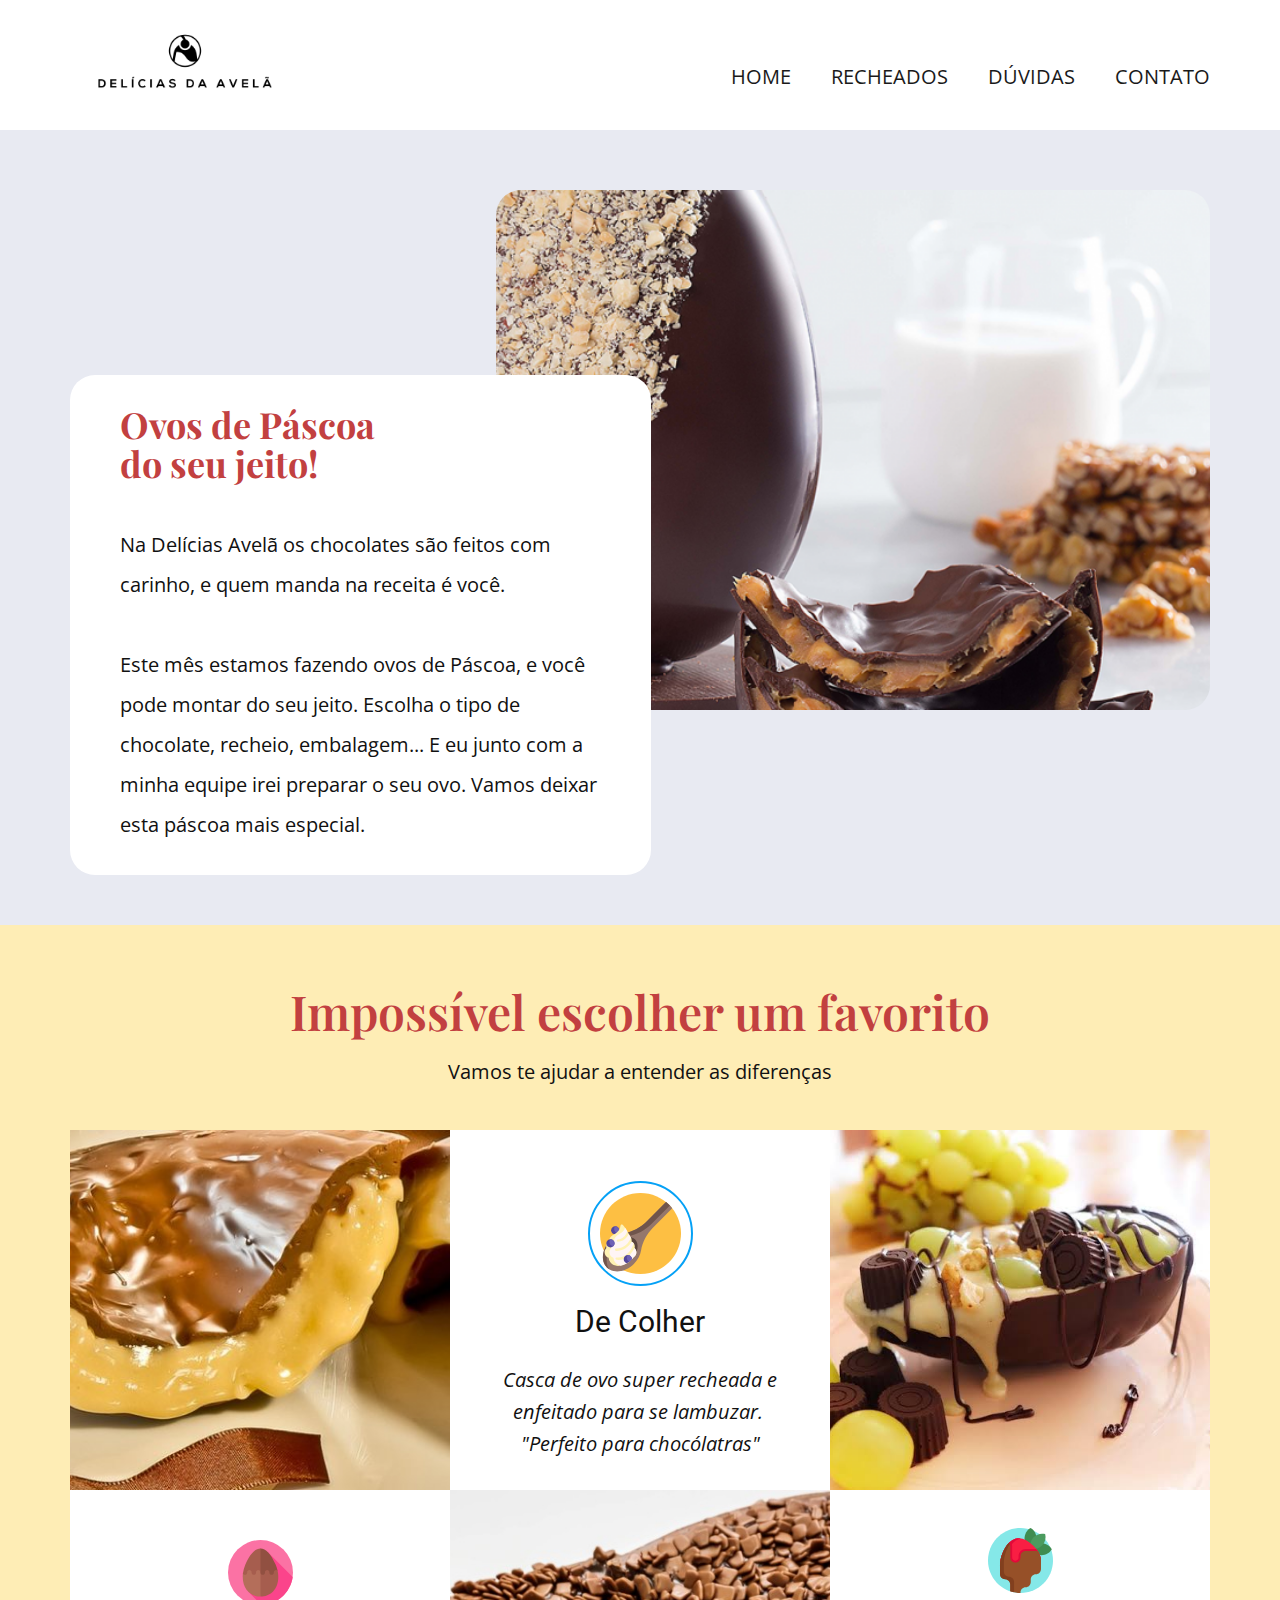
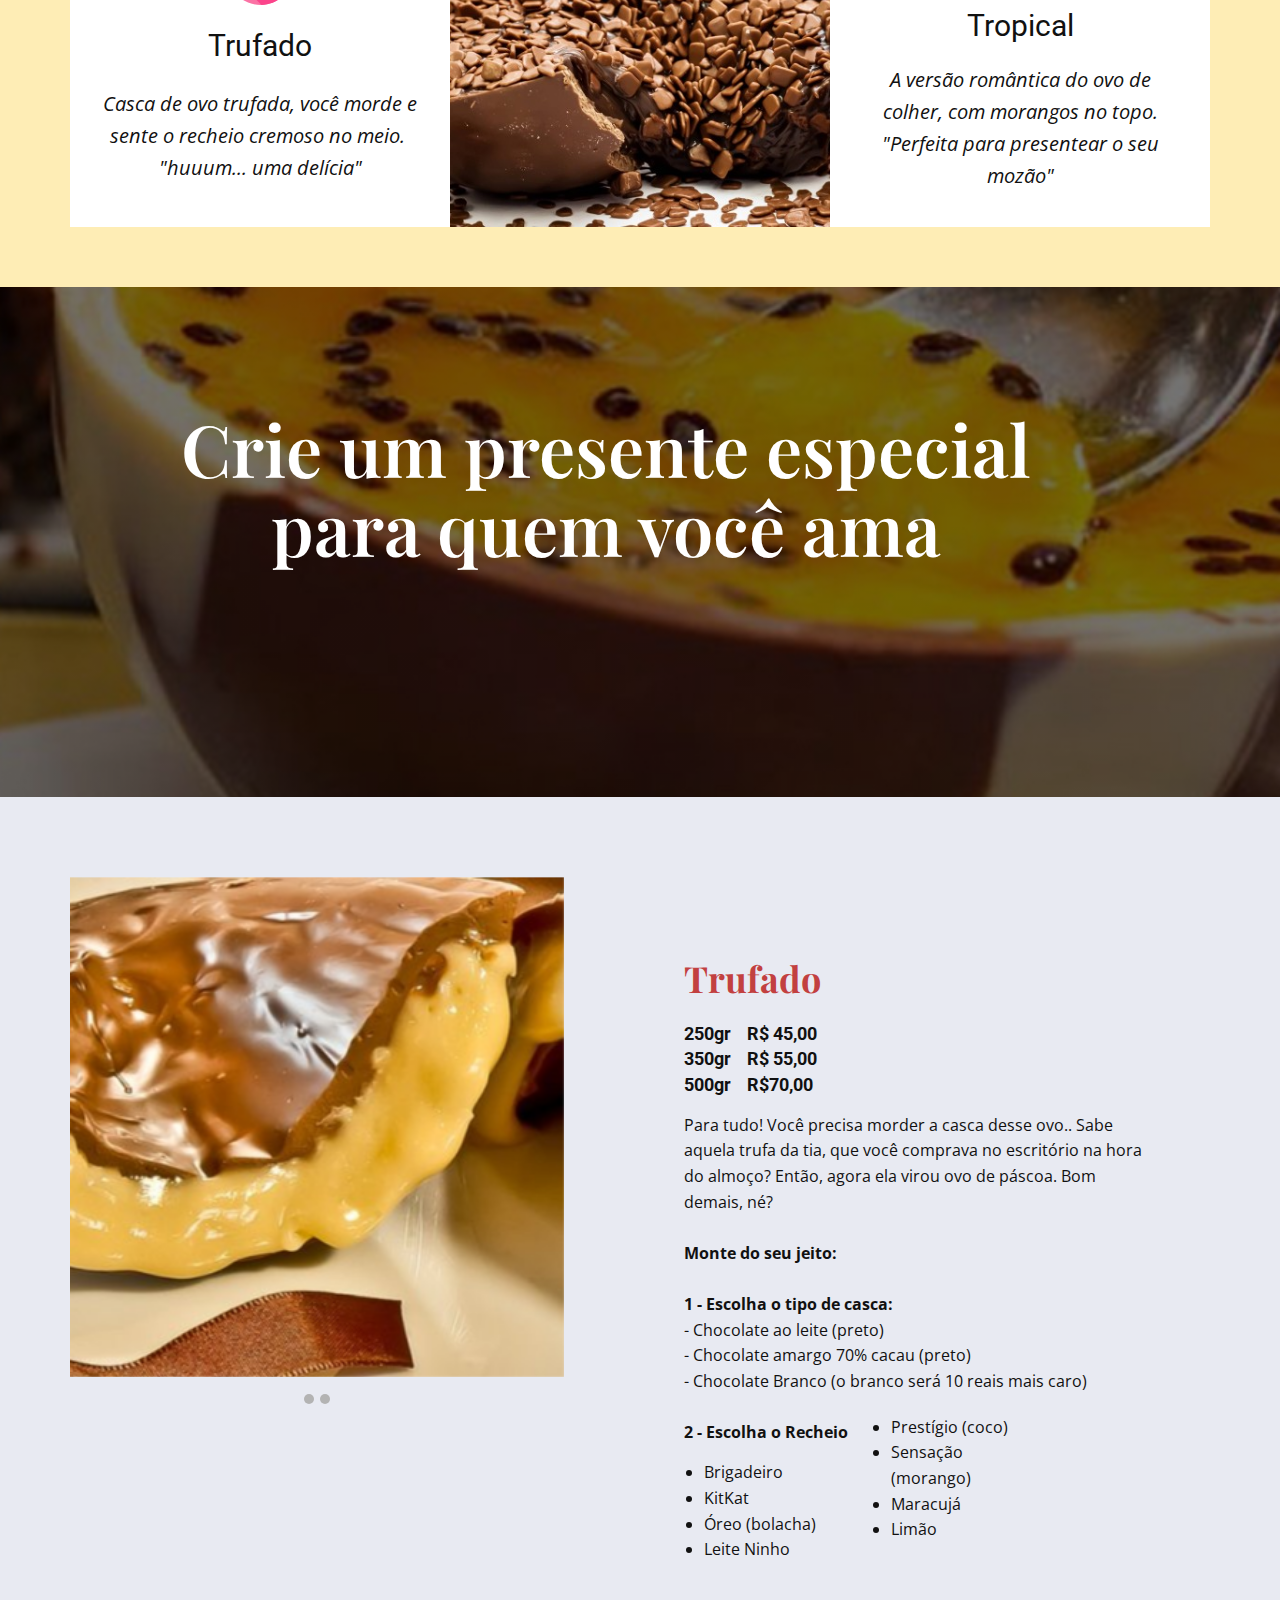
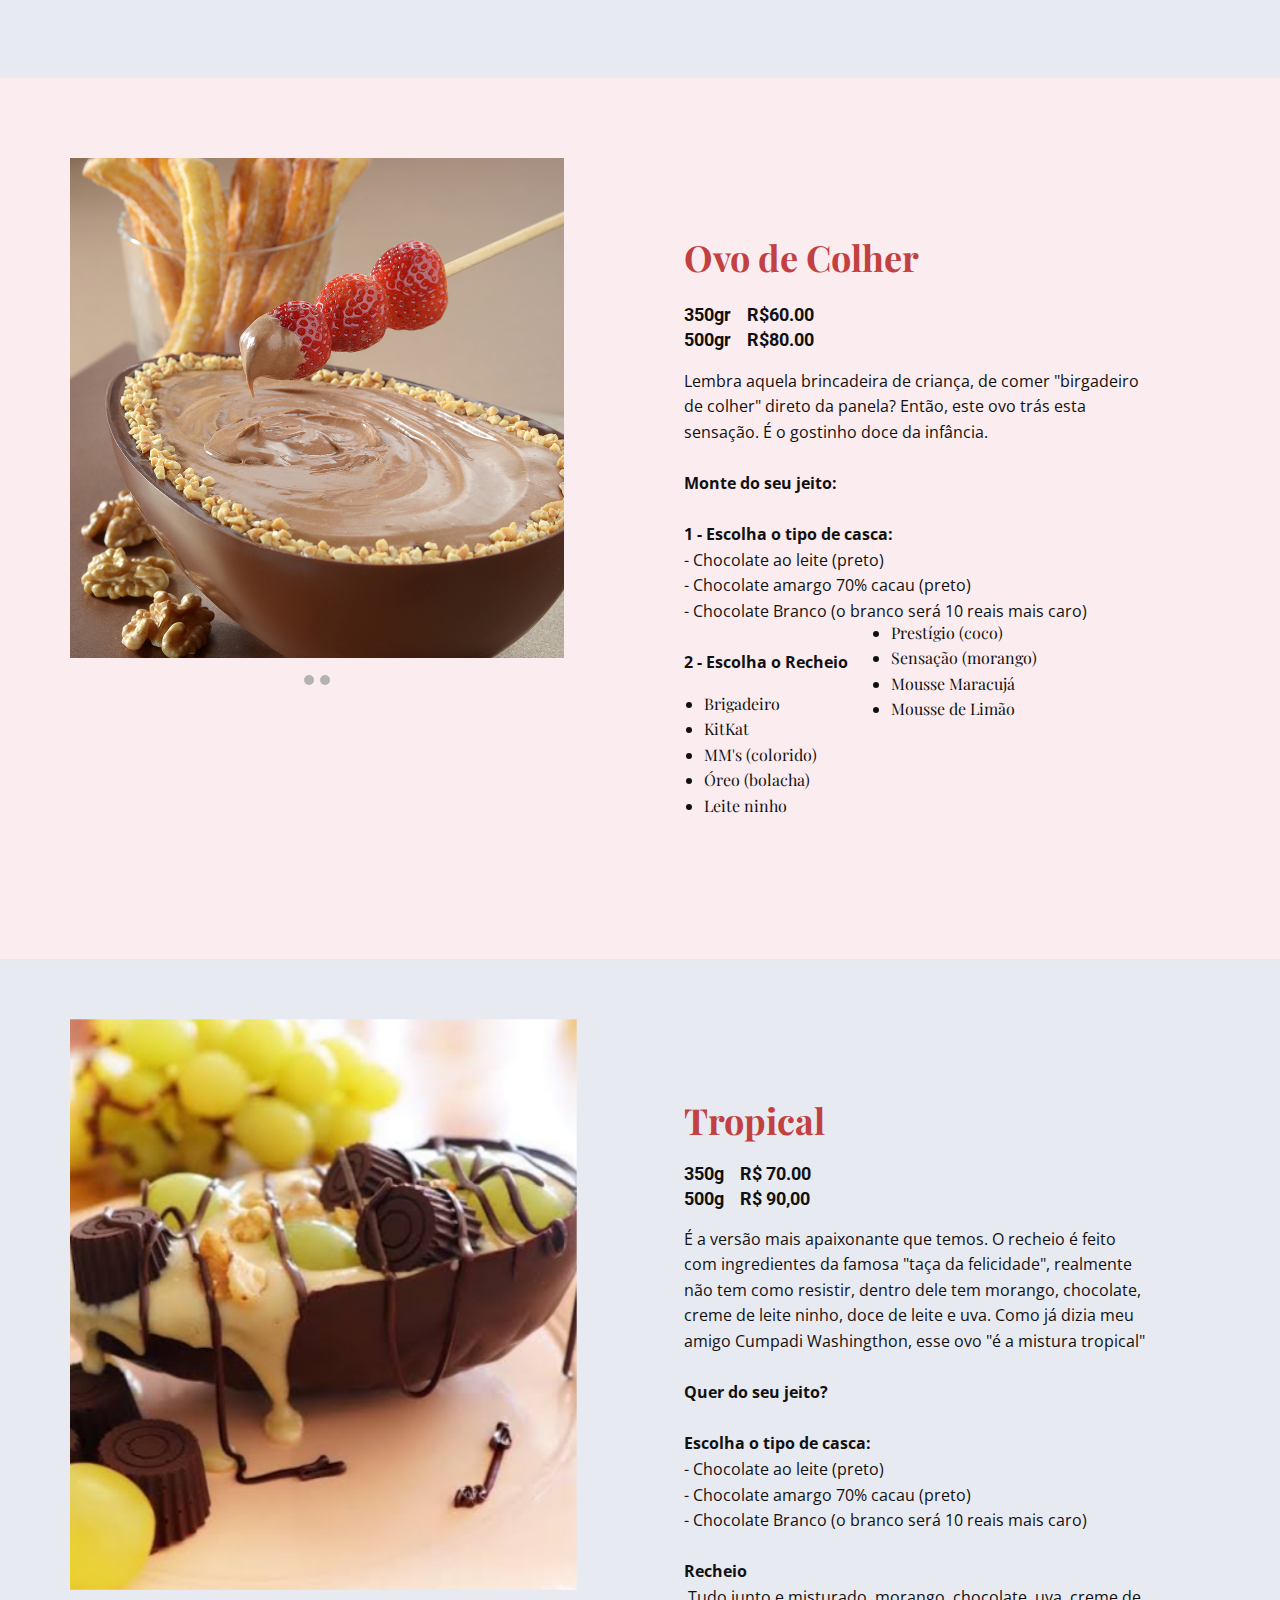
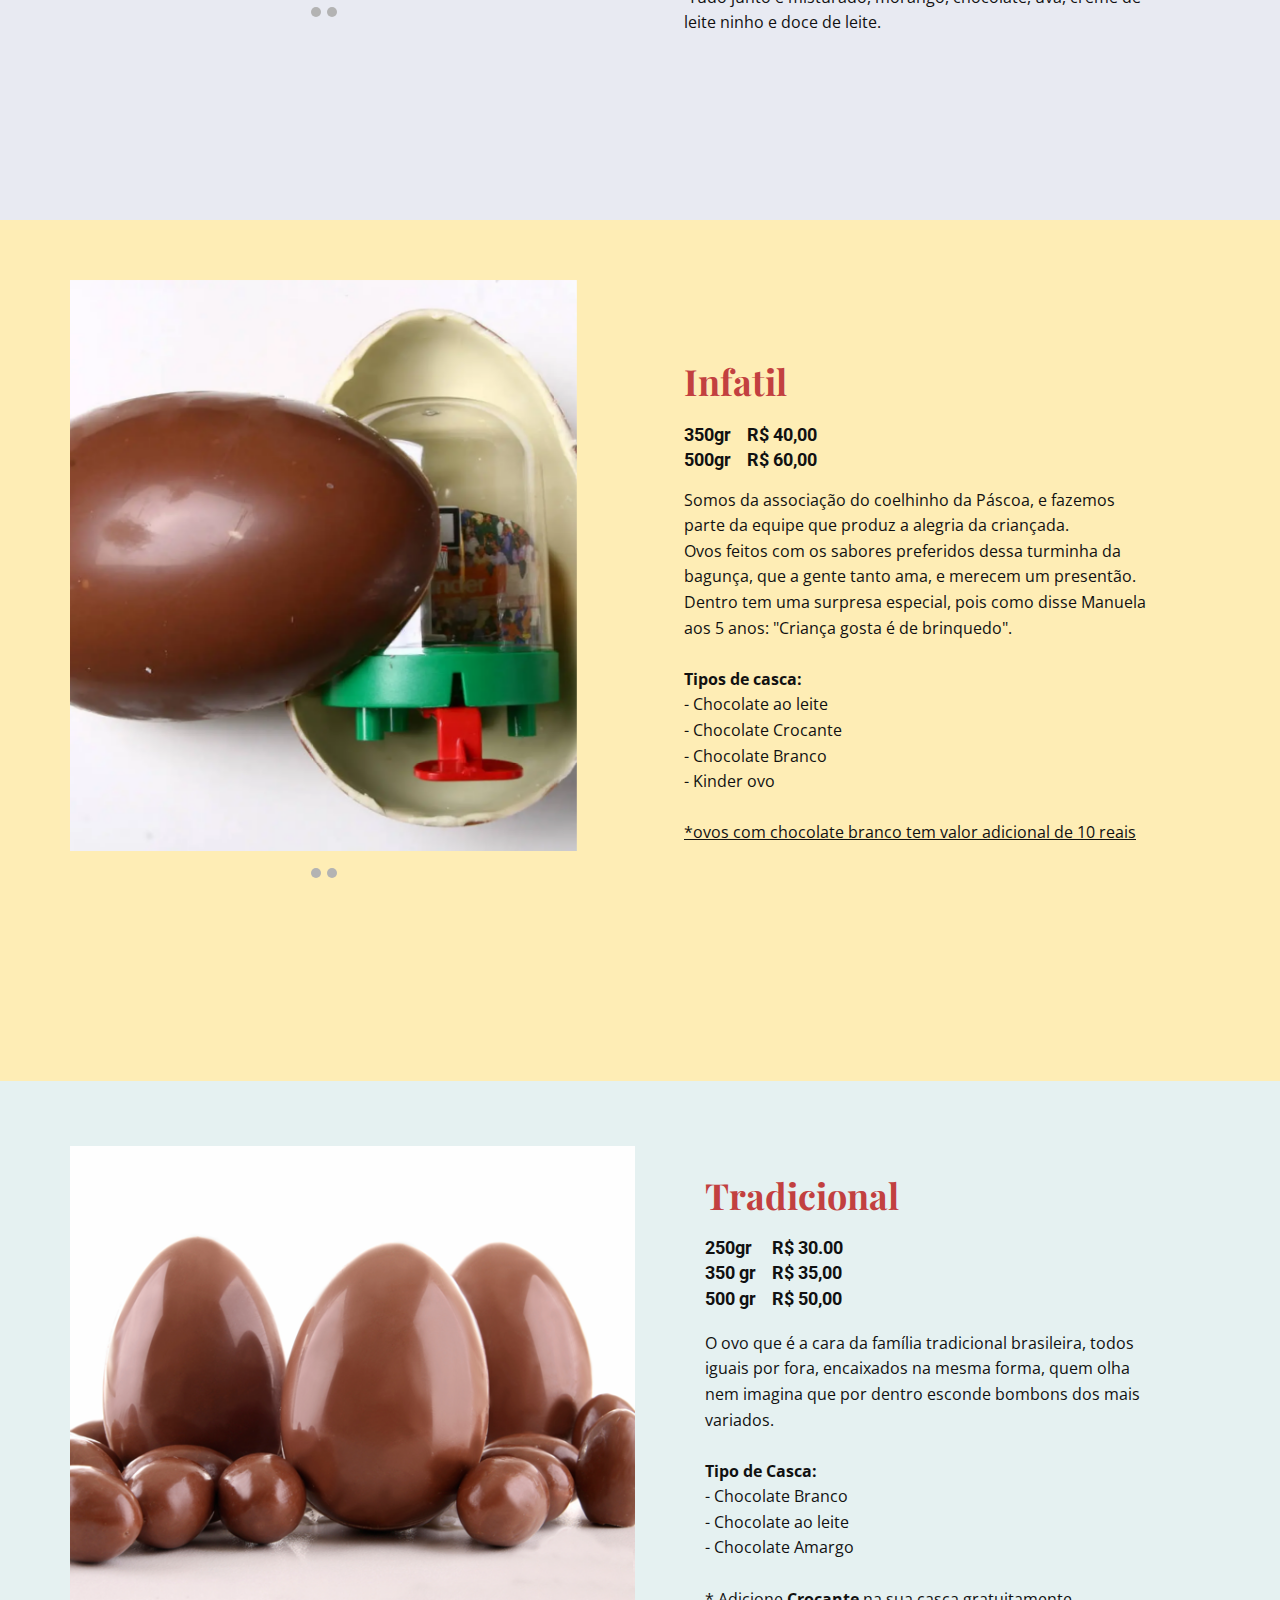
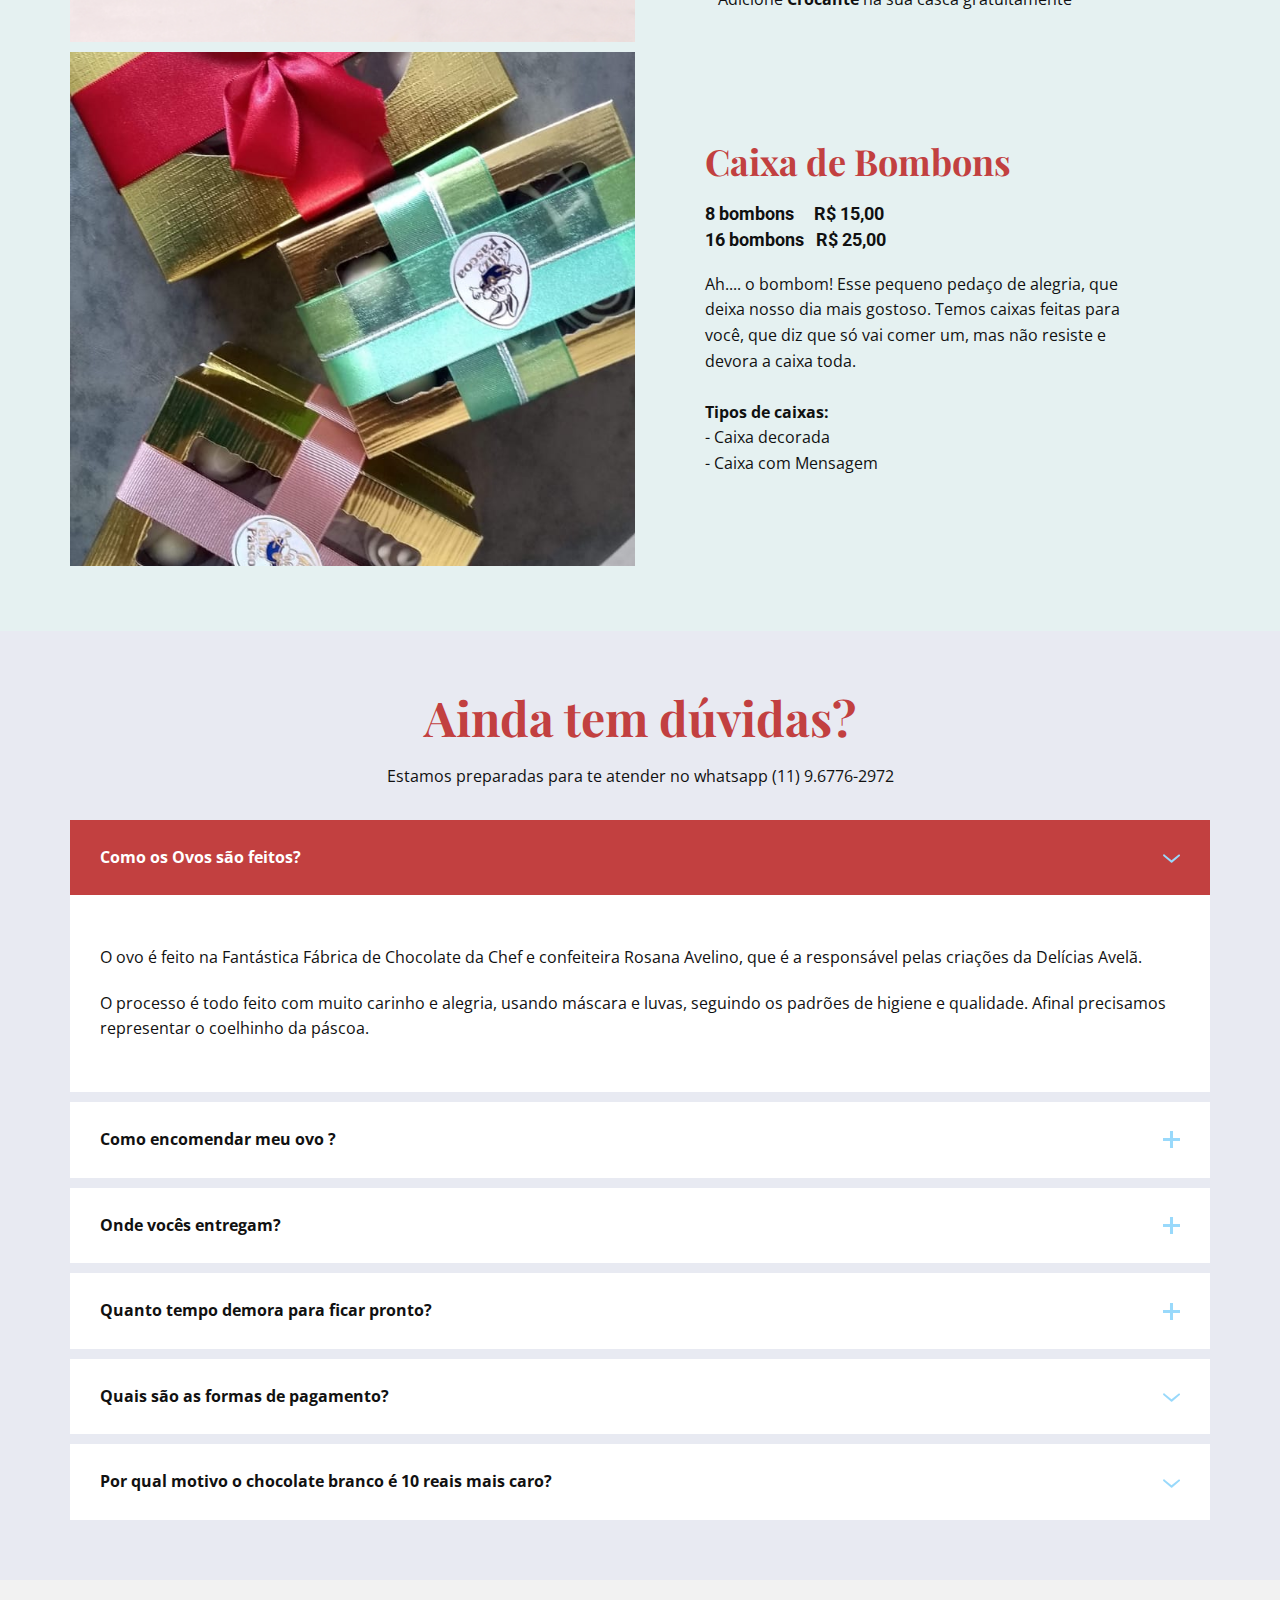
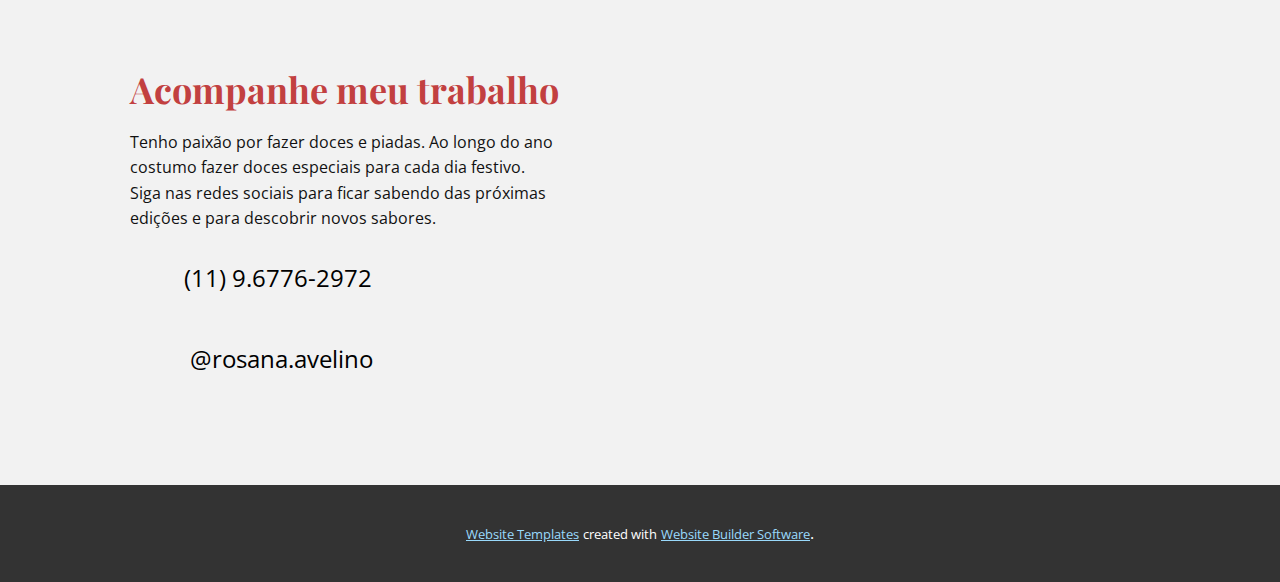
==== commit 4d15796d: "versao presque full" ====
--- a/Page-2.html
+++ b/Page-2.html
@@ -18,8 +18,12 @@
     
     
     
+    
+    
     <link id="u-theme-google-font" rel="stylesheet" href="https://fonts.googleapis.com/css?family=Roboto:100,100i,300,300i,400,400i,500,500i,700,700i,900,900i|Open+Sans:300,300i,400,400i,600,600i,700,700i,800,800i">
     <link id="u-page-google-font" rel="stylesheet" href="https://fonts.googleapis.com/css?family=Playfair+Display:400,400i,500,500i,600,600i,700,700i,800,800i,900,900i">
+    
+    
     
     
     
@@ -34,7 +38,7 @@
 		"@type": "Organization",
 		"name": "",
 		"url": "index.html",
-		"logo": "images/default-logo.png"
+		"logo": "images/logo.png"
 }</script>
     <meta property="og:title" content="Page 2">
     <meta property="og:type" content="website">
@@ -42,13 +46,13 @@
     <link rel="canonical" href="index.html">
     <meta property="og:url" content="index.html">
   </head>
-  <body class="u-body"><header class="u-clearfix u-header u-header" id="sec-fe09"><div class="u-clearfix u-sheet u-valign-middle u-sheet-1">
-        <a href="https://nicepage.com" class="u-image u-logo u-image-1">
-          <img src="images/default-logo.png" class="u-logo-image u-logo-image-1">
+  <body class="u-body"><header class="u-clearfix u-header u-header" id="sec-fe09"><div class="u-clearfix u-sheet u-sheet-1">
+        <a href="https://nicepage.com" class="u-image u-logo u-image-1" data-image-width="608" data-image-height="176">
+          <img src="images/logo.png" class="u-logo-image u-logo-image-1" data-image-width="230">
         </a>
         <nav class="u-menu u-menu-dropdown u-offcanvas u-menu-1">
-          <div class="menu-collapse" style="font-size: 1rem; letter-spacing: 0px; font-weight: 700; text-transform: uppercase;">
-            <a class="u-border-2 u-border-active-black u-border-hover-palette-1-base u-border-no-left u-border-no-right u-border-no-top u-button-style u-custom-left-right-menu-spacing u-custom-padding-bottom u-custom-top-bottom-menu-spacing u-nav-link u-text-active-black u-text-grey-90 u-text-hover-grey-90" href="#">
+          <div class="menu-collapse" style="font-size: 1.25rem; letter-spacing: 0px; text-transform: uppercase;">
+            <a class="u-border-2 u-border-active-black u-border-hover-palette-1-base u-border-no-left u-border-no-right u-border-no-top u-button-style u-custom-active-border-color u-custom-active-color u-custom-border u-custom-border-color u-custom-borders u-custom-color u-custom-hover-border-color u-custom-hover-color u-custom-left-right-menu-spacing u-custom-padding-bottom u-custom-text-active-color u-custom-text-hover-color u-custom-text-shadow u-custom-top-bottom-menu-spacing u-nav-link u-text-active-black u-text-grey-90 u-text-hover-grey-90" href="#">
               <svg><use xlink:href="#menu-hamburger"></use></svg>
               <svg version="1.1" xmlns="http://www.w3.org/2000/svg" xmlns:xlink="http://www.w3.org/1999/xlink"><defs><symbol id="menu-hamburger" viewBox="0 0 16 16" style="width: 16px; height: 16px;"><rect y="1" width="16" height="2"></rect><rect y="7" width="16" height="2"></rect><rect y="13" width="16" height="2"></rect>
 </symbol>
@@ -56,26 +60,28 @@
             </a>
           </div>
           <div class="u-custom-menu u-nav-container">
-            <ul class="u-nav u-spacing-30 u-unstyled u-nav-1"><li class="u-nav-item"><a class="u-border-2 u-border-active-black u-border-hover-palette-1-base u-border-no-left u-border-no-right u-border-no-top u-button-style u-nav-link u-text-active-black u-text-grey-90 u-text-hover-grey-90" href="home.html" style="padding: 10px 0px;">Home</a>
-</li><li class="u-nav-item"><a class="u-border-2 u-border-active-black u-border-hover-palette-1-base u-border-no-left u-border-no-right u-border-no-top u-button-style u-nav-link u-text-active-black u-text-grey-90 u-text-hover-grey-90" href="Page-13.html" style="padding: 10px 0px;">Tipos de ovos</a>
-</li><li class="u-nav-item"><a class="u-border-2 u-border-active-black u-border-hover-palette-1-base u-border-no-left u-border-no-right u-border-no-top u-button-style u-nav-link u-text-active-black u-text-grey-90 u-text-hover-grey-90" href="Page-14.html" style="padding: 10px 0px;">Recheado</a>
-</li><li class="u-nav-item"><a class="u-border-2 u-border-active-black u-border-hover-palette-1-base u-border-no-left u-border-no-right u-border-no-top u-button-style u-nav-link u-text-active-black u-text-grey-90 u-text-hover-grey-90" href="Page-15.html" style="padding: 10px 0px;">Tropical</a>
-</li><li class="u-nav-item"><a class="u-border-2 u-border-active-black u-border-hover-palette-1-base u-border-no-left u-border-no-right u-border-no-top u-button-style u-nav-link u-text-active-black u-text-grey-90 u-text-hover-grey-90" href="Page-16.html" style="padding: 10px 0px;">Trufado</a>
-</li><li class="u-nav-item"><a class="u-border-2 u-border-active-black u-border-hover-palette-1-base u-border-no-left u-border-no-right u-border-no-top u-button-style u-nav-link u-text-active-black u-text-grey-90 u-text-hover-grey-90" href="Page-17.html" style="padding: 10px 0px;">Dúvidas</a>
-</li><li class="u-nav-item"><a class="u-border-2 u-border-active-black u-border-hover-palette-1-base u-border-no-left u-border-no-right u-border-no-top u-button-style u-nav-link u-text-active-black u-text-grey-90 u-text-hover-grey-90" href="Page-18.html" style="padding: 10px 0px;">Contato</a>
+            <ul class="u-nav u-spacing-40 u-unstyled u-nav-1"><li class="u-nav-item"><a class="u-border-5 u-border-active-palette-1-base u-border-hover-palette-1-base u-border-no-left u-border-no-right u-border-no-top u-button-style u-nav-link u-text-active-custom-color-9 u-text-grey-90 u-text-hover-custom-color-9" href="/Page-2.html#carousel_091f" data-page-id="280990" style="padding: 10px 0px;">Home</a>
+</li><li class="u-nav-item"><a class="u-border-5 u-border-active-palette-1-base u-border-hover-palette-1-base u-border-no-left u-border-no-right u-border-no-top u-button-style u-nav-link u-text-active-custom-color-9 u-text-grey-90 u-text-hover-custom-color-9" href="/Page-2.html#sec-e256" data-page-id="280990" style="padding: 10px 0px;">Recheados</a><div class="u-nav-popup"><ul class="u-h-spacing-20 u-nav u-unstyled u-v-spacing-10 u-nav-2"><li class="u-nav-item"><a class="u-button-style u-nav-link u-white" href="/Page-2.html#carousel_991a" data-page-id="280990">Trufado</a>
+</li><li class="u-nav-item"><a class="u-button-style u-nav-link u-white" href="/Page-2.html#sec-cd84" data-page-id="280990">Ovo de Colher</a>
+</li><li class="u-nav-item"><a class="u-button-style u-nav-link u-white" href="/Page-2.html#carousel_18b1" data-page-id="280990">Tropical</a>
+</li></ul>
+</div>
+</li><li class="u-nav-item"><a class="u-border-5 u-border-active-palette-1-base u-border-hover-palette-1-base u-border-no-left u-border-no-right u-border-no-top u-button-style u-nav-link u-text-active-custom-color-9 u-text-grey-90 u-text-hover-custom-color-9" href="/Page-2.html#sec-7919" data-page-id="280990" style="padding: 10px 0px;">Dúvidas</a>
+</li><li class="u-nav-item"><a class="u-border-5 u-border-active-palette-1-base u-border-hover-palette-1-base u-border-no-left u-border-no-right u-border-no-top u-button-style u-nav-link u-text-active-custom-color-9 u-text-grey-90 u-text-hover-custom-color-9" href="/Page-2.html#sec-7013" data-page-id="280990" style="padding: 10px 0px;">Contato</a>
 </li></ul>
           </div>
           <div class="u-custom-menu u-nav-container-collapse">
             <div class="u-black u-container-style u-inner-container-layout u-opacity u-opacity-95 u-sidenav">
               <div class="u-sidenav-overflow">
                 <div class="u-menu-close"></div>
-                <ul class="u-align-center u-nav u-popupmenu-items u-unstyled u-nav-2"><li class="u-nav-item"><a class="u-button-style u-nav-link" href="home.html" style="padding: 10px 0px;">Home</a>
-</li><li class="u-nav-item"><a class="u-button-style u-nav-link" href="Page-13.html" style="padding: 10px 0px;">Tipos de ovos</a>
-</li><li class="u-nav-item"><a class="u-button-style u-nav-link" href="Page-14.html" style="padding: 10px 0px;">Recheado</a>
-</li><li class="u-nav-item"><a class="u-button-style u-nav-link" href="Page-15.html" style="padding: 10px 0px;">Tropical</a>
-</li><li class="u-nav-item"><a class="u-button-style u-nav-link" href="Page-16.html" style="padding: 10px 0px;">Trufado</a>
-</li><li class="u-nav-item"><a class="u-button-style u-nav-link" href="Page-17.html" style="padding: 10px 0px;">Dúvidas</a>
-</li><li class="u-nav-item"><a class="u-button-style u-nav-link" href="Page-18.html" style="padding: 10px 0px;">Contato</a>
+                <ul class="u-align-center u-nav u-popupmenu-items u-unstyled u-nav-3"><li class="u-nav-item"><a class="u-button-style u-nav-link" href="/Page-2.html#carousel_091f" data-page-id="280990" style="padding: 10px 0px;">Home</a>
+</li><li class="u-nav-item"><a class="u-button-style u-nav-link" href="/Page-2.html#sec-e256" data-page-id="280990" style="padding: 10px 0px;">Recheados</a><div class="u-nav-popup"><ul class="u-h-spacing-20 u-nav u-unstyled u-v-spacing-10 u-nav-4"><li class="u-nav-item"><a class="u-button-style u-nav-link" href="/Page-2.html#carousel_991a" data-page-id="280990">Trufado</a>
+</li><li class="u-nav-item"><a class="u-button-style u-nav-link" href="/Page-2.html#sec-cd84" data-page-id="280990">Ovo de Colher</a>
+</li><li class="u-nav-item"><a class="u-button-style u-nav-link" href="/Page-2.html#carousel_18b1" data-page-id="280990">Tropical</a>
+</li></ul>
+</div>
+</li><li class="u-nav-item"><a class="u-button-style u-nav-link" href="/Page-2.html#sec-7919" data-page-id="280990" style="padding: 10px 0px;">Dúvidas</a>
+</li><li class="u-nav-item"><a class="u-button-style u-nav-link" href="/Page-2.html#sec-7013" data-page-id="280990" style="padding: 10px 0px;">Contato</a>
 </li></ul>
               </div>
             </div>
@@ -97,7 +103,7 @@
         </div>
       </div>
     </section>
-    <section class="u-align-center-xs u-clearfix u-custom-color-15 u-section-2" id="sec-e256">
+    <section class="u-align-center-xs u-clearfix u-custom-color-12 u-section-2" id="sec-e256">
       <div class="u-clearfix u-sheet u-sheet-1">
         <h1 class="u-align-center u-custom-font u-font-playfair-display u-text u-text-custom-color-9 u-text-1">Impossível escolher um favorito</h1>
         <p class="u-align-center u-text u-text-2">Vamos te ajudar a entender as diferenças</p>
@@ -158,7 +164,12 @@
         </div>
       </div>
     </section>
-    <section class="u-clearfix u-custom-color-13 u-section-3" id="carousel_991a">
+    <section class="u-align-center u-clearfix u-image u-shading u-section-3" src="" data-image-width="786" data-image-height="544" id="sec-a2fd">
+      <div class="u-clearfix u-sheet u-sheet-1">
+        <h1 class="u-custom-font u-font-playfair-display u-text u-title u-text-1">Crie um presente especial para quem você ama</h1>
+      </div>
+    </section>
+    <section class="u-clearfix u-custom-color-13 u-section-4" id="carousel_991a">
       <div class="u-clearfix u-sheet u-sheet-1">
         <div id="carousel-27b6" data-interval="5000" data-u-ride="carousel" class="u-carousel u-expanded-width-xs u-slider u-slider-1">
           <ol class="u-absolute-hcenter u-carousel-indicators u-carousel-indicators-1">
@@ -191,8 +202,8 @@
         <div class="u-container-style u-expanded-width-sm u-expanded-width-xs u-group u-group-1">
           <div class="u-container-layout u-container-layout-3">
             <h2 class="u-custom-font u-font-playfair-display u-text u-text-1" spellcheck="false">Trufado</h2>
-            <h5 class="u-text u-text-2" spellcheck="false">250gr&nbsp; &nbsp; R$ 45,00<br>350gr&nbsp; &nbsp; R$ 55,00<br>500gr&nbsp; &nbsp; R$70,00
-            </h5>
+            <h6 class="u-text u-text-2" spellcheck="false">250gr&nbsp; &nbsp; R$ 45,00<br>350gr&nbsp; &nbsp; R$ 55,00<br>500gr&nbsp; &nbsp; R$70,00
+            </h6>
             <p class="u-text u-text-3" spellcheck="false">Para tudo! Você precisa morder a casca desse ovo.. Sabe aquela trufa da tia, que você comprava no escritório na hora do almoço? Então, agora ela virou ovo de páscoa. Bom demais, né?&nbsp;<br>
               <br>
               <span style="font-weight: 700;">Monte do seu jeito:<br>
@@ -204,13 +215,13 @@
               <span style="font-weight: 700;">2 - Escolha o Recheio</span>
               <br>
             </p>
-            <ul class="u-custom-font u-font-playfair-display u-text u-text-4">
+            <ul class="u-text u-text-4">
               <li>Brigadeiro</li>
               <li>KitKat</li>
               <li>Óreo (bolacha)</li>
               <li>Leite Ninho</li>
             </ul>
-            <ul class="u-custom-font u-font-playfair-display u-text u-text-5">
+            <ul class="u-text u-text-5">
               <li style="">Prestígio (coco)<br>
               </li>
               <li style="">Sensação (morango)</li>
@@ -222,7 +233,7 @@
         </div>
       </div>
     </section>
-    <section class="u-clearfix u-custom-color-14 u-section-4" id="sec-cd84">
+    <section class="u-clearfix u-custom-color-14 u-section-5" id="sec-cd84">
       <div class="u-clearfix u-sheet u-sheet-1">
         <div id="carousel-27b6" data-interval="5000" data-u-ride="carousel" class="u-carousel u-expanded-width-xs u-slider u-slider-1">
           <ol class="u-absolute-hcenter u-carousel-indicators u-carousel-indicators-1">
@@ -256,8 +267,8 @@
           <div class="u-container-layout u-container-layout-3">
             <h2 class="u-custom-font u-font-playfair-display u-text u-text-1" spellcheck="false">Ovo de Colher<br>
             </h2>
-            <h5 class="u-text u-text-2">350gr&nbsp; &nbsp; R$60.00<br>500gr&nbsp; &nbsp; R$80.00<br>
-            </h5>
+            <h6 class="u-text u-text-2" spellcheck="false">350gr&nbsp; &nbsp; R$60.00<br>500gr&nbsp; &nbsp; R$80.00<br>
+            </h6>
             <p class="u-text u-text-3" spellcheck="false">Lembra aquela brincadeira de criança, de comer "birgadeiro de colher" direto da panela? Então, este ovo trás esta sensação. É o gostinho doce da infância.<br>
               <br>
               <span style="font-weight: 700;">Monte do seu jeito:<br>
@@ -286,7 +297,7 @@
         </div>
       </div>
     </section>
-    <section class="u-clearfix u-custom-color-13 u-section-5" id="carousel_18b1">
+    <section class="u-clearfix u-custom-color-13 u-section-6" id="carousel_18b1">
       <div class="u-clearfix u-sheet u-sheet-1">
         <div id="carousel-27b6" data-interval="5000" data-u-ride="carousel" class="u-carousel u-expanded-width-xs u-slider u-slider-1">
           <ol class="u-absolute-hcenter u-carousel-indicators u-carousel-indicators-1">
@@ -318,10 +329,10 @@
         </div>
         <div class="u-container-style u-expanded-width-sm u-expanded-width-xs u-group u-group-1">
           <div class="u-container-layout u-container-layout-3">
-            <h2 class="u-custom-font u-font-playfair-display u-text u-text-1" spellcheck="false">Tropical<br>
+            <h2 class="u-text u-text-1" spellcheck="false">Tropical<br>
             </h2>
-            <h5 class="u-text u-text-2">350g&nbsp; &nbsp; R$ 70.00<br>500g&nbsp; &nbsp; R$ 90,00
-            </h5>
+            <h6 class="u-text u-text-2" spellcheck="false">350g&nbsp; &nbsp; R$ 70.00<br>500g&nbsp; &nbsp; R$ 90,00
+            </h6>
             <p class="u-text u-text-3" spellcheck="false">É a versão mais apaixonante que temos. O recheio é feito com ingredientes da famosa "taça da felicidade", realmente não tem como resistir, dentro dele tem morango, chocolate, creme de leite ninho, doce de leite e uva. Como já dizia meu amigo Cumpadi Washingthon, esse ovo "é a mistura tropical"<br>
               <br><b>Quer do seu jeito?</b>
               <br><b>&nbsp;</b>
@@ -336,22 +347,128 @@
         </div>
       </div>
     </section>
-    <section class="u-align-center u-clearfix u-image u-shading u-section-6" src="" data-image-width="786" data-image-height="544" id="sec-a2fd">
-      <div class="u-clearfix u-sheet u-sheet-1">
-        <h1 class="u-custom-font u-font-playfair-display u-text u-title u-text-1">Crie um presente especial para quem você ama</h1>
-      </div>
-    </section>
-    <section class="u-align-center u-clearfix u-custom-color-13 u-section-7" id="sec-7919">
+    <section class="u-clearfix u-custom-color-12 u-section-7" id="carousel_eea5">
+      <div class="u-clearfix u-sheet u-sheet-1">
+        <div id="carousel-27b6" data-interval="5000" data-u-ride="carousel" class="u-carousel u-expanded-width-xs u-slider u-slider-1">
+          <ol class="u-absolute-hcenter u-carousel-indicators u-carousel-indicators-1">
+            <li data-u-target="#carousel-27b6" class="u-active u-grey-30 u-shape-circle" data-u-slide-to="0" style="height: 10px; width: 10px;"></li>
+            <li data-u-target="#carousel-27b6" class="u-grey-30 u-shape-circle" data-u-slide-to="1" style="height: 10px; width: 10px;"></li>
+          </ol>
+          <div class="u-carousel-inner" role="listbox">
+            <div class="u-active u-carousel-item u-container-style u-image u-slide u-image-1" data-image-width="1200" data-image-height="1200">
+              <div class="u-container-layout u-container-layout-1"></div>
+            </div>
+            <div class="u-carousel-item u-container-style u-image u-slide u-image-2" data-image-width="640" data-image-height="430">
+              <div class="u-container-layout u-container-layout-2"></div>
+            </div>
+          </div>
+          <a class="u-absolute-vcenter u-carousel-control u-carousel-control-prev u-hidden u-text-grey-30 u-carousel-control-1" href="#carousel-27b6" role="button" data-u-slide="prev">
+            <span aria-hidden="true">
+              <svg viewBox="0 0 477.175 477.175"><path d="M145.188,238.575l215.5-215.5c5.3-5.3,5.3-13.8,0-19.1s-13.8-5.3-19.1,0l-225.1,225.1c-5.3,5.3-5.3,13.8,0,19.1l225.1,225
+                    c2.6,2.6,6.1,4,9.5,4s6.9-1.3,9.5-4c5.3-5.3,5.3-13.8,0-19.1L145.188,238.575z"></path></svg>
+            </span>
+            <span class="sr-only">+Previous</span>
+          </a>
+          <a class="u-absolute-vcenter u-carousel-control u-carousel-control-next u-hidden u-text-grey-30 u-carousel-control-2" href="#carousel-27b6" role="button" data-u-slide="next">
+            <span aria-hidden="true">
+              <svg viewBox="0 0 477.175 477.175"><path d="M360.731,229.075l-225.1-225.1c-5.3-5.3-13.8-5.3-19.1,0s-5.3,13.8,0,19.1l215.5,215.5l-215.5,215.5
+                    c-5.3,5.3-5.3,13.8,0,19.1c2.6,2.6,6.1,4,9.5,4c3.4,0,6.9-1.3,9.5-4l225.1-225.1C365.931,242.875,365.931,234.275,360.731,229.075z"></path></svg>
+            </span>
+            <span class="sr-only">+Next</span>
+          </a>
+        </div>
+        <div class="u-container-style u-expanded-width-sm u-expanded-width-xs u-group u-group-1">
+          <div class="u-container-layout u-container-layout-3">
+            <h2 class="u-text u-text-1" spellcheck="false">Infatil<br>
+            </h2>
+            <h6 class="u-text u-text-2" spellcheck="false">350gr&nbsp; &nbsp; R$ 40,00<br>500gr&nbsp; &nbsp; R$ 60,00<br>
+            </h6>
+            <p class="u-text u-text-3" spellcheck="true">Somos da associação do coelhinho da Páscoa, e fazemos parte da equipe que produz a alegria da criançada.<br>Ovos feitos com os sabores preferidos dessa turminha da bagunça, que a gente tanto ama, e merecem um presentão. Dentro tem uma surpresa especial, pois como disse Manuela aos 5 anos: "Criança gosta é de brinquedo".<br>
+              <br>
+              <span style="font-weight: 700;">Tipos de casca:<br>
+              </span>- Chocolate ao leite<br>- Chocolate Crocante<br>- Chocolate Branco&nbsp;<br>- Kinder ovo<br>
+              <br>
+              <span style="text-decoration: underline !important;">*ovos com chocolate branco tem valor adicional de 10 reais</span>
+              <br>
+            </p>
+          </div>
+        </div>
+      </div>
+    </section>
+    <section class="u-clearfix u-custom-color-15 u-section-8" id="sec-d9f6">
+      <div class="u-clearfix u-sheet u-sheet-1">
+        <div class="u-clearfix u-expanded-width u-gutter-10 u-layout-wrap u-layout-wrap-1">
+          <div class="u-gutter-0 u-layout">
+            <div class="u-layout-col">
+              <div class="u-size-30">
+                <div class="u-layout-row">
+                  <div class="u-container-style u-image u-layout-cell u-size-30 u-image-1" data-image-width="600" data-image-height="600">
+                    <div class="u-container-layout u-valign-middle u-container-layout-1"></div>
+                  </div>
+                  <div class="u-align-left u-container-style u-layout-cell u-size-30 u-layout-cell-2">
+                    <div class="u-container-layout u-valign-top u-container-layout-2">
+                      <h2 class="u-text u-text-1" spellcheck="false">Tradicional</h2>
+                      <h6 class="u-text u-text-2" spellcheck="false">250gr&nbsp; &nbsp; &nbsp;R$ 30.00<br>350 gr&nbsp; &nbsp; R$ 35,00<br>500 gr&nbsp; &nbsp; R$ 50,00
+                      </h6>
+                      <p class="u-text u-text-3" spellcheck="true">O ovo que é a cara da família tradicional brasileira, todos iguais por fora, encaixados na mesma forma, quem olha nem imagina que por dentro esconde bombons dos mais variados.<br>
+                        <br>
+                        <span style="font-weight: 700;">Tipo de Casca:<br>
+                        </span>- Chocolate Branco<br>- Chocolate ao leite<br>- Chocolate Amargo<br>
+                        <br>* Adicione <span style="font-weight: 700;">Crocante</span> na sua casca gratuitamente<br>
+                      </p>
+                    </div>
+                  </div>
+                </div>
+              </div>
+              <div class="u-size-30">
+                <div class="u-layout-row">
+                  <div class="u-align-right-md u-align-right-sm u-align-right-xs u-container-style u-image u-layout-cell u-size-30 u-image-2" data-image-width="720" data-image-height="1280">
+                    <div class="u-container-layout u-valign-middle u-container-layout-3"></div>
+                  </div>
+                  <div class="u-align-left u-container-style u-layout-cell u-size-30 u-layout-cell-4">
+                    <div class="u-container-layout u-valign-middle u-container-layout-4">
+                      <h2 class="u-text u-text-4" spellcheck="false">Caixa de Bombons</h2>
+                      <h6 class="u-text u-text-5">8 bombons&nbsp; &nbsp; &nbsp;R$ 15,00<br>16 bombons&nbsp; &nbsp;R$ 25,00
+                      </h6>
+                      <p class="u-text u-text-6" spellcheck="true">Ah.... o bombom! Esse pequeno pedaço de alegria, que deixa nosso dia mais gostoso. Temos caixas feitas para você, que diz que só vai comer um, mas não resiste e devora a caixa toda.<br>
+                        <br>
+                        <span style="font-weight: 700;">Tipos de caixas:<br>
+                        </span>- Caixa decorada<br>- Caixa com Mensagem<br>
+                      </p>
+                    </div>
+                  </div>
+                </div>
+              </div>
+            </div>
+          </div>
+        </div>
+      </div>
+    </section>
+    <section class="u-align-center u-clearfix u-custom-color-13 u-section-9" id="sec-7919">
       <div class="u-clearfix u-sheet u-valign-middle u-sheet-1">
         <h2 class="u-text u-text-1">Ainda tem dúvidas?</h2>
         <p class="u-text u-text-2">Estamos preparadas para te atender no whatsapp (11) 9.6776-2972</p>
         <div class="u-accordion u-expanded-width u-faq u-spacing-10 u-accordion-1">
-          <div class="u-accordion-item">
-            <a class="active u-accordion-link u-active-palette-1-base u-button-style u-hover-palette-1-base u-white u-accordion-link-1" id="link-accordion-f600" aria-controls="accordion-f600" aria-selected="true">
-              <span class="u-accordion-link-text">Como encomendar meu ovo ?</span><span class="u-accordion-link-icon u-icon u-text-palette-1-light-2 u-icon-1"><svg class="u-svg-link" preserveAspectRatio="xMidYMin slice" viewBox="0 0 448 448" style=""><use xlink:href="#svg-fe6a"></use></svg><svg class="u-svg-content" id="svg-fe6a" style=""><path d="m272 184c-4.417969 0-8-3.582031-8-8v-176h-80v176c0 4.417969-3.582031 8-8 8h-176v80h176c4.417969 0 8 3.582031 8 8v176h80v-176c0-4.417969 3.582031-8 8-8h176v-80zm0 0"></path></svg></span>
-            </a>
-            <div class="u-accordion-active u-accordion-pane u-container-style u-white u-accordion-pane-1" id="accordion-f600" aria-labelledby="link-accordion-f600">
+          <div class="u-accordion-item u-accordion-item-1">
+            <a class="active u-accordion-link u-active-custom-color-9 u-button-style u-hover-custom-color-16 u-white u-accordion-link-1" id="link-accordion-cd69" aria-controls="accordion-cd69" aria-selected="true">
+              <span class="u-accordion-link-text">Como os Ovos são feitos?</span><span class="u-accordion-link-icon u-icon u-text-palette-1-light-2 u-icon-1"><svg class="u-svg-link" preserveAspectRatio="xMidYMin slice" viewBox="0 0 16 16" style=""><use xlink:href="#svg-383a"></use></svg><svg class="u-svg-content" id="svg-383a"><path d="M8,10.7L1.6,5.3c-0.4-0.4-1-0.4-1.3,0c-0.4,0.4-0.4,0.9,0,1.3l7.2,6.1c0.1,0.1,0.4,0.2,0.6,0.2s0.4-0.1,0.6-0.2l7.1-6
+	c0.4-0.4,0.4-0.9,0-1.3c-0.4-0.4-1-0.4-1.3,0L8,10.7z"></path></svg></span>
+            </a>
+            <div class="u-accordion-active u-accordion-pane u-container-style u-white u-accordion-pane-1" id="accordion-cd69" aria-labelledby="link-accordion-cd69">
               <div class="u-container-layout u-container-layout-1">
+                <div class="fr-view u-clearfix u-rich-text u-text">
+                  <p>O ovo é feito na Fantástica Fábrica de Chocolate da Chef e confeiteira Rosana Avelino, que é a responsável pelas criações da Delícias Avelã.</p>
+                  <p>O processo é todo feito com muito carinho e alegria, usando máscara e luvas, seguindo os padrões de higiene e qualidade. Afinal precisamos representar o coelhinho da páscoa.</p>
+                </div>
+              </div>
+            </div>
+          </div>
+          <div class="u-accordion-item u-accordion-item-2">
+            <a class="u-accordion-link u-active-custom-color-9 u-button-style u-hover-custom-color-16 u-white u-accordion-link-2" id="link-accordion-f600" aria-controls="accordion-f600" aria-selected="false">
+              <span class="u-accordion-link-text">Como encomendar meu ovo ?</span><span class="u-accordion-link-icon u-icon u-text-palette-1-light-2 u-icon-2"><svg class="u-svg-link" preserveAspectRatio="xMidYMin slice" viewBox="0 0 448 448" style=""><use xlink:href="#svg-fe6a"></use></svg><svg class="u-svg-content" id="svg-fe6a" style=""><path d="m272 184c-4.417969 0-8-3.582031-8-8v-176h-80v176c0 4.417969-3.582031 8-8 8h-176v80h176c4.417969 0 8 3.582031 8 8v176h80v-176c0-4.417969 3.582031-8 8-8h176v-80zm0 0"></path></svg></span>
+            </a>
+            <div class="u-accordion-pane u-container-style u-white u-accordion-pane-2" id="accordion-f600" aria-labelledby="link-accordion-f600">
+              <div class="u-container-layout u-container-layout-2">
                 <div class="fr-view u-clearfix u-rich-text u-text">
                   <p>Entre em contato com a Delícias da Avelã por <span style="font-weight: 700;">whatsapp</span>, ou por <span style="font-weight: 700;">telefone</span> e diga quais ovos você gostaria de encomendar.
                   </p>
@@ -365,47 +482,60 @@
               </div>
             </div>
           </div>
-          <div class="u-accordion-item">
-            <a class="u-accordion-link u-active-palette-1-base u-button-style u-hover-palette-1-base u-white u-accordion-link-2" id="link-accordion-72f4" aria-controls="accordion-72f4" aria-selected="false">
-              <span class="u-accordion-link-text">Onde vocês entregam?</span><span class="u-accordion-link-icon u-icon u-text-palette-1-light-2 u-icon-2"><svg class="u-svg-link" preserveAspectRatio="xMidYMin slice" viewBox="0 0 448 448" style=""><use xlink:href="#svg-85d7"></use></svg><svg class="u-svg-content" id="svg-85d7" style=""><path d="m272 184c-4.417969 0-8-3.582031-8-8v-176h-80v176c0 4.417969-3.582031 8-8 8h-176v80h176c4.417969 0 8 3.582031 8 8v176h80v-176c0-4.417969 3.582031-8 8-8h176v-80zm0 0"></path></svg></span>
-            </a>
-            <div class="u-accordion-pane u-container-style u-white u-accordion-pane-2" id="accordion-72f4" aria-labelledby="link-accordion-72f4">
-              <div class="u-container-layout u-container-layout-2">
+          <div class="u-accordion-item u-accordion-item-3">
+            <a class="u-accordion-link u-active-custom-color-9 u-button-style u-hover-custom-color-16 u-white u-accordion-link-3" id="link-accordion-72f4" aria-controls="accordion-72f4" aria-selected="false">
+              <span class="u-accordion-link-text">Onde vocês entregam?</span><span class="u-accordion-link-icon u-icon u-text-palette-1-light-2 u-icon-3"><svg class="u-svg-link" preserveAspectRatio="xMidYMin slice" viewBox="0 0 448 448" style=""><use xlink:href="#svg-85d7"></use></svg><svg class="u-svg-content" id="svg-85d7" style=""><path d="m272 184c-4.417969 0-8-3.582031-8-8v-176h-80v176c0 4.417969-3.582031 8-8 8h-176v80h176c4.417969 0 8 3.582031 8 8v176h80v-176c0-4.417969 3.582031-8 8-8h176v-80zm0 0"></path></svg></span>
+            </a>
+            <div class="u-accordion-pane u-container-style u-white u-accordion-pane-3" id="accordion-72f4" aria-labelledby="link-accordion-72f4">
+              <div class="u-container-layout u-container-layout-3">
                 <div class="fr-view u-clearfix u-rich-text u-text">
                   <p>Entregamos em São Paulo - SP</p>
                 </div>
               </div>
             </div>
           </div>
-          <div class="u-accordion-item">
-            <a class="u-accordion-link u-active-palette-1-base u-button-style u-hover-palette-1-base u-white u-accordion-link-3" id="link-accordion-854e" aria-controls="accordion-854e" aria-selected="false">
-              <span class="u-accordion-link-text">Quanto tempo demora para ficar pronto</span><span class="u-accordion-link-icon u-icon u-text-palette-1-light-2 u-icon-3"><svg class="u-svg-link" preserveAspectRatio="xMidYMin slice" viewBox="0 0 448 448" style=""><use xlink:href="#svg-7f79"></use></svg><svg class="u-svg-content" id="svg-7f79" style=""><path d="m272 184c-4.417969 0-8-3.582031-8-8v-176h-80v176c0 4.417969-3.582031 8-8 8h-176v80h176c4.417969 0 8 3.582031 8 8v176h80v-176c0-4.417969 3.582031-8 8-8h176v-80zm0 0"></path></svg></span>
-            </a>
-            <div class="u-accordion-pane u-container-style u-white u-accordion-pane-3" id="accordion-854e" aria-labelledby="link-accordion-854e">
-              <div class="u-container-layout u-container-layout-3">
+          <div class="u-accordion-item u-accordion-item-4">
+            <a class="u-accordion-link u-active-custom-color-9 u-button-style u-hover-custom-color-16 u-white u-accordion-link-4" id="link-accordion-854e" aria-controls="accordion-854e" aria-selected="false">
+              <span class="u-accordion-link-text">Quanto tempo demora para ficar pronto?</span><span class="u-accordion-link-icon u-icon u-text-palette-1-light-2 u-icon-4"><svg class="u-svg-link" preserveAspectRatio="xMidYMin slice" viewBox="0 0 448 448" style=""><use xlink:href="#svg-7f79"></use></svg><svg class="u-svg-content" id="svg-7f79" style=""><path d="m272 184c-4.417969 0-8-3.582031-8-8v-176h-80v176c0 4.417969-3.582031 8-8 8h-176v80h176c4.417969 0 8 3.582031 8 8v176h80v-176c0-4.417969 3.582031-8 8-8h176v-80zm0 0"></path></svg></span>
+            </a>
+            <div class="u-accordion-pane u-container-style u-white u-accordion-pane-4" id="accordion-854e" aria-labelledby="link-accordion-854e">
+              <div class="u-container-layout u-container-layout-4">
                 <div class="fr-view u-clearfix u-rich-text u-text">
                   <p>Depende da quantidade do seu pedido. Me manda uma mensagem e combinamos o melhor dia para você.</p>
                 </div>
               </div>
             </div>
           </div>
-          <div class="u-accordion-item">
-            <a class="u-accordion-link u-active-palette-1-base u-button-style u-hover-palette-1-base u-white u-accordion-link-4" id="link-accordion-a33c" aria-controls="accordion-a33c" aria-selected="false">
-              <span class="u-accordion-link-text">Quais são as formas de pagamento</span><span class="u-accordion-link-icon u-icon u-text-palette-1-light-2 u-icon-4"><svg class="u-svg-link" preserveAspectRatio="xMidYMin slice" viewBox="0 0 16 16" style=""><use xlink:href="#svg-b6ef"></use></svg><svg class="u-svg-content" id="svg-b6ef"><path d="M8,10.7L1.6,5.3c-0.4-0.4-1-0.4-1.3,0c-0.4,0.4-0.4,0.9,0,1.3l7.2,6.1c0.1,0.1,0.4,0.2,0.6,0.2s0.4-0.1,0.6-0.2l7.1-6
+          <div class="u-accordion-item u-accordion-item-5">
+            <a class="u-accordion-link u-active-custom-color-9 u-button-style u-hover-custom-color-16 u-white u-accordion-link-5" id="link-accordion-a33c" aria-controls="accordion-a33c" aria-selected="false">
+              <span class="u-accordion-link-text">Quais são as formas de pagamento?</span><span class="u-accordion-link-icon u-icon u-text-palette-1-light-2 u-icon-5"><svg class="u-svg-link" preserveAspectRatio="xMidYMin slice" viewBox="0 0 16 16" style=""><use xlink:href="#svg-b6ef"></use></svg><svg class="u-svg-content" id="svg-b6ef"><path d="M8,10.7L1.6,5.3c-0.4-0.4-1-0.4-1.3,0c-0.4,0.4-0.4,0.9,0,1.3l7.2,6.1c0.1,0.1,0.4,0.2,0.6,0.2s0.4-0.1,0.6-0.2l7.1-6
 	c0.4-0.4,0.4-0.9,0-1.3c-0.4-0.4-1-0.4-1.3,0L8,10.7z"></path></svg></span>
             </a>
-            <div class="u-accordion-pane u-container-style u-white u-accordion-pane-4" id="accordion-a33c" aria-labelledby="link-accordion-a33c">
-              <div class="u-container-layout u-container-layout-4">
+            <div class="u-accordion-pane u-container-style u-white u-accordion-pane-5" id="accordion-a33c" aria-labelledby="link-accordion-a33c">
+              <div class="u-container-layout u-container-layout-5">
                 <div class="fr-view u-clearfix u-rich-text u-text">
                   <p>O pagamento pode ser feito da maneira que você preferir. Aceitamos Depósito, Pix, TED, Doc, Cartão de crédito, Débito, Dinheiro, Bitcoin, Ouro...</p>
                 </div>
               </div>
             </div>
           </div>
-        </div>
-      </div>
-    </section>
-    <section class="u-clearfix u-custom-color-12 u-section-8" id="sec-7013">
+          <div class="u-accordion-item u-accordion-item-6">
+            <a class="u-accordion-link u-active-custom-color-9 u-button-style u-hover-custom-color-16 u-white u-accordion-link-6" id="link-accordion-03ea" aria-controls="accordion-03ea" aria-selected="false">
+              <span class="u-accordion-link-text">Por qual motivo o chocolate branco é 10 reais mais caro?</span><span class="u-accordion-link-icon u-icon u-text-palette-1-light-2 u-icon-6"><svg class="u-svg-link" preserveAspectRatio="xMidYMin slice" viewBox="0 0 16 16" style=""><use xlink:href="#svg-4145"></use></svg><svg class="u-svg-content" id="svg-4145"><path d="M8,10.7L1.6,5.3c-0.4-0.4-1-0.4-1.3,0c-0.4,0.4-0.4,0.9,0,1.3l7.2,6.1c0.1,0.1,0.4,0.2,0.6,0.2s0.4-0.1,0.6-0.2l7.1-6
+	c0.4-0.4,0.4-0.9,0-1.3c-0.4-0.4-1-0.4-1.3,0L8,10.7z"></path></svg></span>
+            </a>
+            <div class="u-accordion-pane u-container-style u-white u-accordion-pane-6" id="accordion-03ea" aria-labelledby="link-accordion-03ea">
+              <div class="u-container-layout u-container-layout-6">
+                <div class="fr-view u-clearfix u-rich-text u-text">
+                  <p>&nbsp;O chocolate branco precisa passar por um processo mais complexo para ser feito, portanto temos um adicional de 10 reais.</p>
+                </div>
+              </div>
+            </div>
+          </div>
+        </div>
+      </div>
+    </section>
+    <section class="u-clearfix u-grey-5 u-section-10" id="sec-7013">
       <div class="u-clearfix u-sheet u-valign-middle u-sheet-1">
         <div class="u-clearfix u-expanded-width u-layout-wrap u-layout-wrap-1">
           <div class="u-gutter-0 u-layout">
@@ -415,42 +545,16 @@
                   <h2 class="u-text u-text-1" spellcheck="false">Acompanhe meu trabalho</h2>
                   <p class="u-text u-text-2" spellcheck="true">Tenho paixão por fazer doces e piadas. Ao longo do ano costumo fazer doces especiais para cada dia festivo.<br>Siga nas redes sociais para ficar sabendo das próximas edições e para descobrir novos sabores.
                   </p>
-                  <a href="#" class="u-active-none u-btn u-button-style u-hover-none u-none u-text-black u-text-hover-palette-2-base u-btn-1"><span class="u-icon u-text-custom-color-5 u-icon-1"><svg class="u-svg-content" style="width: 1em; height: 1em;"><path style="fill:currentColor;" d="M256,0C114.617,0,0,114.617,0,256c0,52.03,15.563,100.414,42.231,140.818L0,512l119.128-39.706  C158.72,497.399,205.639,512,256,512c141.383,0,256-114.617,256-256S397.383,0,256,0z"></path><path style="fill:#FFFFFF;" d="M397.233,335.078V377.6c0.062,15.66-12.606,28.398-28.292,28.469c-0.892,0-1.783-0.035-2.675-0.115  c-43.705-4.74-85.689-19.641-122.571-43.52c-34.313-21.76-63.409-50.803-85.222-85.054c-24.002-36.979-38.938-79.086-43.599-122.898  c-1.412-15.59,10.108-29.378,25.732-30.791c0.847-0.062,1.686-0.106,2.534-0.106h42.611c14.257-0.141,26.412,10.293,28.407,24.382  c1.801,13.612,5.138,26.968,9.94,39.83c3.902,10.364,1.404,22.042-6.391,29.908l-18.035,17.999  c20.215,35.487,49.664,64.874,85.221,85.054l18.035-17.999c7.883-7.786,19.588-10.275,29.97-6.382  c12.888,4.802,26.271,8.13,39.91,9.922C387.09,308.312,397.594,320.689,397.233,335.078z"></path></svg><img></span>
-                    <span style="font-size: 1.5rem;">&nbsp;(11) 9.6776-2972</span>
+                  <a href="https://api.whatsapp.com/send?phone=5511967762972&amp;text=Olá,%20Rosana%20gostaria %20de%20encomendar%20doces!" class="u-active-none u-btn u-button-style u-hover-none u-none u-text-black u-text-hover-custom-color-18 u-btn-1" target="_blank"><span class="u-icon u-icon-1"><svg class="u-svg-content" style="width: 1em; height: 1em;"><path d="m544.386719 93.007812c-59.875-59.945312-139.503907-92.9726558-224.335938-93.007812-174.804687 0-317.070312 142.261719-317.140625 317.113281-.023437 55.894531 14.578125 110.457031 42.332032 158.550781l-44.992188 164.335938 168.121094-44.101562c46.324218 25.269531 98.476562 38.585937 151.550781 38.601562h.132813c174.785156 0 317.066406-142.273438 317.132812-317.132812.035156-84.742188-32.921875-164.417969-92.800781-224.359376zm-224.335938 487.933594h-.109375c-47.296875-.019531-93.683594-12.730468-134.160156-36.742187l-9.621094-5.714844-99.765625 26.171875 26.628907-97.269531-6.269532-9.972657c-26.386718-41.96875-40.320312-90.476562-40.296875-140.28125.054688-145.332031 118.304688-263.570312 263.699219-263.570312 70.40625.023438 136.589844 27.476562 186.355469 77.300781s77.15625 116.050781 77.132812 186.484375c-.0625 145.34375-118.304687 263.59375-263.59375 263.59375zm144.585938-197.417968c-7.921875-3.96875-46.882813-23.132813-54.148438-25.78125-7.257812-2.644532-12.546875-3.960938-17.824219 3.96875-5.285156 7.929687-20.46875 25.78125-25.09375 31.066406-4.625 5.289062-9.242187 5.953125-17.167968 1.984375-7.925782-3.964844-33.457032-12.335938-63.726563-39.332031-23.554687-21.011719-39.457031-46.960938-44.082031-54.890626-4.617188-7.9375-.039062-11.8125 3.476562-16.171874 8.578126-10.652344 17.167969-21.820313 19.808594-27.105469 2.644532-5.289063 1.320313-9.917969-.664062-13.882813-1.976563-3.964844-17.824219-42.96875-24.425782-58.839844-6.4375-15.445312-12.964843-13.359374-17.832031-13.601562-4.617187-.230469-9.902343-.277344-15.1875-.277344-5.28125 0-13.867187 1.980469-21.132812 9.917969-7.261719 7.933594-27.730469 27.101563-27.730469 66.105469s28.394531 76.683594 32.355469 81.972656c3.960937 5.289062 55.878906 85.328125 135.367187 119.648438 18.90625 8.171874 33.664063 13.042968 45.175782 16.695312 18.984374 6.03125 36.253906 5.179688 49.910156 3.140625 15.226562-2.277344 46.878906-19.171875 53.488281-37.679687 6.601563-18.511719 6.601563-34.375 4.617187-37.683594-1.976562-3.304688-7.261718-5.285156-15.183593-9.253906zm0 0" fill-rule="evenodd"></path></svg><img></span>
+                    <span style="font-size: 1.5rem;">&nbsp; &nbsp;(11) 9.6776-2972</span>
                   </a>
-                  <a href="" class="u-active-none u-border-2 u-border-palette-1-base u-btn u-btn-rectangle u-button-style u-hover-none u-none u-btn-2">Hyperlink</a>
-                </div>
-              </div>
-              <div class="u-align-center-sm u-align-center-xs u-align-right-lg u-align-right-md u-align-right-xl u-container-style u-layout-cell u-right-cell u-size-30 u-layout-cell-2">
-                <div class="u-container-layout u-container-layout-2">
-                  <div class="u-social-icons u-spacing-8 u-social-icons-1">
-                    <a class="u-social-url" target="_blank" href=""><span class="u-icon u-icon-circle u-social-facebook u-social-icon u-icon-2">
-                    <svg class="u-svg-link" preserveAspectRatio="xMidYMin slice" viewBox="0 0 112 112" style=""><use xlink:href="#svg-3c4d"></use></svg>
-                    <svg xmlns="http://www.w3.org/2000/svg" xmlns:xlink="http://www.w3.org/1999/xlink" version="1.1" xml:space="preserve" class="u-svg-content" viewBox="0 0 112 112" x="0px" y="0px" id="svg-3c4d"><path d="M56.1,0C25.1,0,0,25.1,0,56.1c0,31,25.1,56.1,56.1,56.1c31,0,56.1-25.1,56.1-56.1C112.2,25.1,87.1,0,56.1,0z M71.6,34.3h-8.2c-1.3,0-3.2,0.7-3.2,3.5v7.6h11.3l-1.3,12.9h-10V95H45V58.3h-7.2V45.4H45v-8.3c0-6,2.8-15.3,15.3-15.3l11.2,0V34.3z "></path></svg>
-                  </span>
-                    </a>
-                    <a class="u-social-url" target="_blank" href=""><span class="u-icon u-icon-circle u-social-icon u-social-twitter u-icon-3">
-                    <svg class="u-svg-link" preserveAspectRatio="xMidYMin slice" viewBox="0 0 112 112" style=""><use xlink:href="#svg-33c0"></use></svg>
-                    <svg xmlns="http://www.w3.org/2000/svg" xmlns:xlink="http://www.w3.org/1999/xlink" version="1.1" xml:space="preserve" class="u-svg-content" viewBox="0 0 112 112" x="0px" y="0px" id="svg-33c0"><path d="M56.1,0C25.1,0,0,25.1,0,56.1s25.1,56.1,56.1,56.1s56.1-25.1,56.1-56.1S87.1,0,56.1,0z M83.8,47.3 c0,0.6,0,1.2,0,1.7c0,17.7-13.5,38.2-38.2,38.2c-7.6,0-14.6-2.2-20.6-6c1,0.1,2.1,0.2,3.2,0.2c6.3,0,12.1-2.1,16.7-5.7 c-5.9-0.1-10.8-4-12.5-9.3c0.8,0.2,1.7,0.2,2.5,0.2c1.2,0,2.4-0.2,3.5-0.5c-6.1-1.2-10.8-6.7-10.8-13.1c0-0.1,0-0.1,0-0.2 c1.8,1,3.9,1.6,6.1,1.7c-3.6-2.4-6-6.5-6-11.2c0-2.5,0.7-4.8,1.8-6.7c6.6,8.1,16.5,13.5,27.6,14c-0.2-1-0.3-2-0.3-3.1 c0-7.4,6-13.4,13.4-13.4c3.9,0,7.3,1.6,9.8,4.2c3.1-0.6,5.9-1.7,8.5-3.3c-1,3.1-3.1,5.8-5.9,7.4c2.7-0.3,5.3-1,7.7-2.1 C88.7,43,86.4,45.4,83.8,47.3z"></path></svg>
-                  </span>
-                    </a>
-                    <a class="u-social-url" target="_blank" href=""><span class="u-icon u-icon-circle u-social-icon u-social-instagram u-icon-4">
-                    <svg class="u-svg-link" preserveAspectRatio="xMidYMin slice" viewBox="0 0 112 112" style=""><use xlink:href="#svg-c097"></use></svg>
-                    <svg xmlns="http://www.w3.org/2000/svg" xmlns:xlink="http://www.w3.org/1999/xlink" version="1.1" xml:space="preserve" class="u-svg-content" viewBox="0 0 112 112" x="0px" y="0px" id="svg-c097"><path d="M56.1,0C25.1,0,0,25.1,0,56.1c0,31,25.1,56.1,56.1,56.1c31,0,56.1-25.1,56.1-56.1C112.2,25.1,87.1,0,56.1,0z M90.6,73.4c0,9.6-7.8,17.5-17.5,17.5H38.6c-9.6,0-17.5-7.9-17.5-17.6V38.8c0-9.6,7.8-17.5,17.5-17.5h34.5c9.6,0,17.5,7.8,17.5,17.5 V73.4z"></path><path d="M73.1,28.9H38.6c-5.4,0-9.9,4.4-9.9,9.9v34.5c0,5.4,4.4,9.9,9.9,9.9h34.5c5.4,0,9.9-4.4,9.9-9.9V38.8 C83,33.4,78.6,28.9,73.1,28.9z M55.9,74C46,74,38,66,38,56.1c0-9.9,8-17.9,17.9-17.9c9.9,0,17.9,8,17.9,17.9 C73.8,66,65.8,74,55.9,74z M74.3,41.9c-2.3,0-4.2-1.9-4.2-4.2s1.9-4.2,4.2-4.2c2.3,0,4.2,1.9,4.2,4.2S76.6,41.9,74.3,41.9z"></path><path d="M55.9,45.8c-5.7,0-10.4,4.6-10.3,10.3c0,5.7,4.6,10.3,10.3,10.3s10.3-4.6,10.3-10.3 C66.2,50.4,61.6,45.8,55.9,45.8z"></path></svg>
-                  </span>
-                    </a>
-                    <a class="u-social-url" target="_blank" href=""><span class="u-icon u-icon-circle u-social-icon u-social-linkedin u-icon-5">
-                    <svg class="u-svg-link" preserveAspectRatio="xMidYMin slice" viewBox="0 0 112 112" style=""><use xlink:href="#svg-96fa"></use></svg>
-                    <svg xmlns="http://www.w3.org/2000/svg" xmlns:xlink="http://www.w3.org/1999/xlink" version="1.1" xml:space="preserve" class="u-svg-content" viewBox="0 0 112 112" x="0px" y="0px" id="svg-96fa"><path d="M62.1,49.3v-0.1C62.1,49.2,62,49.2,62.1,49.3L62.1,49.3z"></path><path d="M56.1,0C25.1,0,0,25.1,0,56.1s25.1,56.1,56.1,56.1c31,0,56.1-25.1,56.1-56.1S87.1,0,56.1,0z M41.3,83.7H27.9 V43.4h13.4V83.7z M34.6,37.9L34.6,37.9c-4.6,0-7.5-3.1-7.5-7c0-4,3-7,7.6-7c4.6,0,7.4,3,7.5,7C42.2,34.8,39.2,37.9,34.6,37.9z M89.6,83.7H76.2V62.2c0-5.4-1.9-9.1-6.8-9.1c-3.7,0-5.9,2.5-6.9,4.9c-0.4,0.9-0.4,2.1-0.4,3.3v22.5H48.7c0,0,0.2-36.5,0-40.3h13.4 v5.7c1.8-2.7,5-6.7,12.1-6.7c8.8,0,15.4,5.8,15.4,18.1V83.7z"></path></svg>
-                  </span>
-                    </a>
-                    <a class="u-social-url" target="_blank" href=""><span class="u-icon u-icon-circle u-social-icon u-social-pinterest u-icon-6">
-                    <svg class="u-svg-link" preserveAspectRatio="xMidYMin slice" viewBox="0 0 112 112" style=""><use xlink:href="#svg-cd4e"></use></svg>
-                    <svg xmlns="http://www.w3.org/2000/svg" xmlns:xlink="http://www.w3.org/1999/xlink" version="1.1" xml:space="preserve" class="u-svg-content" viewBox="0 0 112 112" x="0px" y="0px" id="svg-cd4e"><path d="M56.1,0C25.1,0,0,25.1,0,56.1c0,31,25.1,56.1,56.1,56.1s56.1-25.1,56.1-56.1C112.2,25.1,87.1,0,56.1,0z M60.6,75.1c-4.2-0.3-6-2.4-9.3-4.5c-1.8,9.6-4.1,18.8-10.7,23.6c-2-14.5,3-25.4,5.3-36.9c-4-6.7,0.5-20.2,8.9-16.9 c10.4,4.1-9,25,4,27.6c13.6,2.7,19.1-23.5,10.7-32C57.4,23.6,34.2,35.7,37,53.3c0.7,4.3,5.2,5.6,1.8,11.6C31,63.2,28.7,57,29,48.9 c0.5-13.4,12-22.7,23.6-24C67.3,23.2,81,30.2,82.9,44C85,59.5,76.3,76.3,60.6,75.1z"></path></svg>
-                  </span>
-                    </a>
-                  </div>
-                </div>
+                  <a href="https://www.instagram.com/rosana.avelino/" class="u-active-none u-btn u-button-style u-hover-none u-none u-text-black u-text-hover-custom-color-16 u-btn-2" target="_blank"><span class="u-icon u-icon-2"><svg class="u-svg-content" style="width: 1em; height: 1em;"><path d="m510.949219 150.5c-1.199219-27.199219-5.597657-45.898438-11.898438-62.101562-6.5-17.199219-16.5-32.597657-29.601562-45.398438-12.800781-13-28.300781-23.101562-45.300781-29.5-16.296876-6.300781-34.898438-10.699219-62.097657-11.898438-27.402343-1.300781-36.101562-1.601562-105.601562-1.601562s-78.199219.300781-105.5 1.5c-27.199219 1.199219-45.898438 5.601562-62.097657 11.898438-17.203124 6.5-32.601562 16.5-45.402343 29.601562-13 12.800781-23.097657 28.300781-29.5 45.300781-6.300781 16.300781-10.699219 34.898438-11.898438 62.097657-1.300781 27.402343-1.601562 36.101562-1.601562 105.601562s.300781 78.199219 1.5 105.5c1.199219 27.199219 5.601562 45.898438 11.902343 62.101562 6.5 17.199219 16.597657 32.597657 29.597657 45.398438 12.800781 13 28.300781 23.101562 45.300781 29.5 16.300781 6.300781 34.898438 10.699219 62.101562 11.898438 27.296876 1.203124 36 1.5 105.5 1.5s78.199219-.296876 105.5-1.5c27.199219-1.199219 45.898438-5.597657 62.097657-11.898438 34.402343-13.300781 61.601562-40.5 74.902343-74.898438 6.296876-16.300781 10.699219-34.902343 11.898438-62.101562 1.199219-27.300781 1.5-36 1.5-105.5s-.101562-78.199219-1.300781-105.5zm-46.097657 209c-1.101562 25-5.300781 38.5-8.800781 47.5-8.601562 22.300781-26.300781 40-48.601562 48.601562-9 3.5-22.597657 7.699219-47.5 8.796876-27 1.203124-35.097657 1.5-103.398438 1.5s-76.5-.296876-103.402343-1.5c-25-1.097657-38.5-5.296876-47.5-8.796876-11.097657-4.101562-21.199219-10.601562-29.398438-19.101562-8.5-8.300781-15-18.300781-19.101562-29.398438-3.5-9-7.699219-22.601562-8.796876-47.5-1.203124-27-1.5-35.101562-1.5-103.402343s.296876-76.5 1.5-103.398438c1.097657-25 5.296876-38.5 8.796876-47.5 4.101562-11.101562 10.601562-21.199219 19.203124-29.402343 8.296876-8.5 18.296876-15 29.398438-19.097657 9-3.5 22.601562-7.699219 47.5-8.800781 27-1.199219 35.101562-1.5 103.398438-1.5 68.402343 0 76.5.300781 103.402343 1.5 25 1.101562 38.5 5.300781 47.5 8.800781 11.097657 4.097657 21.199219 10.597657 29.398438 19.097657 8.5 8.300781 15 18.300781 19.101562 29.402343 3.5 9 7.699219 22.597657 8.800781 47.5 1.199219 27 1.5 35.097657 1.5 103.398438s-.300781 76.300781-1.5 103.300781zm0 0"></path><path d="m256.449219 124.5c-72.597657 0-131.5 58.898438-131.5 131.5s58.902343 131.5 131.5 131.5c72.601562 0 131.5-58.898438 131.5-131.5s-58.898438-131.5-131.5-131.5zm0 216.800781c-47.097657 0-85.300781-38.199219-85.300781-85.300781s38.203124-85.300781 85.300781-85.300781c47.101562 0 85.300781 38.199219 85.300781 85.300781s-38.199219 85.300781-85.300781 85.300781zm0 0"></path><path d="m423.851562 119.300781c0 16.953125-13.746093 30.699219-30.703124 30.699219-16.953126 0-30.699219-13.746094-30.699219-30.699219 0-16.957031 13.746093-30.699219 30.699219-30.699219 16.957031 0 30.703124 13.742188 30.703124 30.699219zm0 0"></path></svg><img></span>
+                    <span style="font-size: 1.5rem;">&nbsp; &nbsp;@rosana.avelino</span>
+                  </a>
+                </div>
+              </div>
+              <div class="u-align-center-sm u-align-center-xs u-align-left-lg u-align-left-md u-align-left-xl u-container-style u-layout-cell u-right-cell u-size-30 u-layout-cell-2">
+                <div class="u-container-layout u-container-layout-2"></div>
               </div>
             </div>
           </div>
--- a/nicepage.css
+++ b/nicepage.css
@@ -32888,6 +32888,122 @@
         }
 
         
+        
+        .u-custom-color-17,
+        .u-body.u-custom-color-17,
+        .u-container-style.u-custom-color-17:before,
+        .u-table-alt-custom-color-17 tr:nth-child(even)
+        {
+            color: #ffffff;
+            background-color: #1c2251;
+        }
+
+        .u-button-style.u-custom-color-17,
+        .u-button-style.u-custom-color-17[class*="u-border-"]
+        {
+            color: #ffffff !important;
+            background-color: #1c2251 !important;
+        }
+
+        .u-button-style.u-custom-color-17:hover,
+        .u-button-style.u-custom-color-17[class*="u-border-"]:hover,
+        .u-button-style.u-custom-color-17:focus,
+        .u-button-style.u-custom-color-17[class*="u-border-"]:focus,
+        .u-button-style.u-button-style.u-custom-color-17:active,
+        .u-button-style.u-button-style.u-custom-color-17[class*="u-border-"]:active,
+        .u-button-style.u-button-style.u-custom-color-17.active,
+        .u-button-style.u-button-style.u-custom-color-17[class*="u-border-"].active,
+        li.active > .u-button-style.u-button-style.u-custom-color-17,
+        li.active > .u-button-style.u-button-style.u-custom-color-17[class*="u-border-"]
+        {
+            color: #ffffff !important;
+            background-color: #191f49 !important;
+        }
+
+        .u-hover-custom-color-17:hover,
+        .u-hover-custom-color-17[class*="u-border-"]:hover,
+        .u-hover-custom-color-17:focus,
+        .u-hover-custom-color-17[class*="u-border-"]:focus,
+        .u-active-custom-color-17.u-active.u-active,
+        .u-active-custom-color-17[class*="u-border-"].u-active.u-active,
+        a.u-button-style.u-hover-custom-color-17:hover,
+        a.u-button-style.u-hover-custom-color-17[class*="u-border-"]:hover,
+        a.u-button-style.u-hover-custom-color-17:focus,
+        a.u-button-style.u-hover-custom-color-17[class*="u-border-"]:focus,
+        a.u-button-style.u-button-style.u-active-custom-color-17:active,
+        a.u-button-style.u-button-style.u-active-custom-color-17[class*="u-border-"]:active,
+        a.u-button-style.u-button-style.u-active-custom-color-17.active,
+        a.u-button-style.u-button-style.u-active-custom-color-17[class*="u-border-"].active,
+        li.active > a.u-button-style.u-button-style.u-active-custom-color-17,
+        li.active > a.u-button-style.u-button-style.u-active-custom-color-17[class*="u-border-"]
+        {
+            color: #ffffff !important;
+            background-color: #1c2251 !important;
+        }
+
+        a.u-link.u-hover-custom-color-17:hover {
+            color: #1c2251 !important;
+        }
+
+        
+        
+        .u-custom-color-18,
+        .u-body.u-custom-color-18,
+        .u-container-style.u-custom-color-18:before,
+        .u-table-alt-custom-color-18 tr:nth-child(even)
+        {
+            color: #ffffff;
+            background-color: #048a4b;
+        }
+
+        .u-button-style.u-custom-color-18,
+        .u-button-style.u-custom-color-18[class*="u-border-"]
+        {
+            color: #ffffff !important;
+            background-color: #048a4b !important;
+        }
+
+        .u-button-style.u-custom-color-18:hover,
+        .u-button-style.u-custom-color-18[class*="u-border-"]:hover,
+        .u-button-style.u-custom-color-18:focus,
+        .u-button-style.u-custom-color-18[class*="u-border-"]:focus,
+        .u-button-style.u-button-style.u-custom-color-18:active,
+        .u-button-style.u-button-style.u-custom-color-18[class*="u-border-"]:active,
+        .u-button-style.u-button-style.u-custom-color-18.active,
+        .u-button-style.u-button-style.u-custom-color-18[class*="u-border-"].active,
+        li.active > .u-button-style.u-button-style.u-custom-color-18,
+        li.active > .u-button-style.u-button-style.u-custom-color-18[class*="u-border-"]
+        {
+            color: #ffffff !important;
+            background-color: #047c44 !important;
+        }
+
+        .u-hover-custom-color-18:hover,
+        .u-hover-custom-color-18[class*="u-border-"]:hover,
+        .u-hover-custom-color-18:focus,
+        .u-hover-custom-color-18[class*="u-border-"]:focus,
+        .u-active-custom-color-18.u-active.u-active,
+        .u-active-custom-color-18[class*="u-border-"].u-active.u-active,
+        a.u-button-style.u-hover-custom-color-18:hover,
+        a.u-button-style.u-hover-custom-color-18[class*="u-border-"]:hover,
+        a.u-button-style.u-hover-custom-color-18:focus,
+        a.u-button-style.u-hover-custom-color-18[class*="u-border-"]:focus,
+        a.u-button-style.u-button-style.u-active-custom-color-18:active,
+        a.u-button-style.u-button-style.u-active-custom-color-18[class*="u-border-"]:active,
+        a.u-button-style.u-button-style.u-active-custom-color-18.active,
+        a.u-button-style.u-button-style.u-active-custom-color-18[class*="u-border-"].active,
+        li.active > a.u-button-style.u-button-style.u-active-custom-color-18,
+        li.active > a.u-button-style.u-button-style.u-active-custom-color-18[class*="u-border-"]
+        {
+            color: #ffffff !important;
+            background-color: #048a4b !important;
+        }
+
+        a.u-link.u-hover-custom-color-18:hover {
+            color: #048a4b !important;
+        }
+
+        
 
         
         .u-border-custom-color-1,
@@ -33623,6 +33739,98 @@
         .u-link.u-border-custom-color-16[class*="u-border-"]:hover
         {
             border-color: #b03838 !important;
+        }
+        
+        
+        .u-border-custom-color-17,
+        .u-separator-custom-color-17:after
+        {
+            border-color: #1c2251;
+            stroke: #1c2251;
+        }
+
+        .u-button-style.u-border-custom-color-17
+        {
+            border-color: #1c2251 !important;
+            color: #1c2251 !important;
+            background-color: transparent !important;
+        }
+
+        .u-button-style.u-border-custom-color-17:hover,
+        .u-button-style.u-border-custom-color-17:focus
+        {
+            border-color: #191f49 !important;
+            color: #191f49 !important;
+            background-color: transparent !important;
+        }
+
+        .u-border-hover-custom-color-17:hover,
+        .u-border-hover-custom-color-17:focus,
+        .u-border-active-custom-color-17.u-active.u-active,
+        a.u-button-style.u-border-hover-custom-color-17:hover,
+        a.u-button-style.u-border-hover-custom-color-17:focus,
+        a.u-button-style.u-button-style.u-border-active-custom-color-17:active,
+        a.u-button-style.u-button-style.u-border-active-custom-color-17.active,
+        li.active > a.u-button-style.u-button-style.u-border-active-custom-color-17
+        {
+            color: #1c2251 !important;
+            border-color: #1c2251 !important;
+        }
+
+        .u-link.u-border-custom-color-17[class*="u-border-"]
+        {
+            border-color: #1c2251 !important;
+        }
+
+        .u-link.u-border-custom-color-17[class*="u-border-"]:hover
+        {
+            border-color: #191f49 !important;
+        }
+        
+        
+        .u-border-custom-color-18,
+        .u-separator-custom-color-18:after
+        {
+            border-color: #048a4b;
+            stroke: #048a4b;
+        }
+
+        .u-button-style.u-border-custom-color-18
+        {
+            border-color: #048a4b !important;
+            color: #048a4b !important;
+            background-color: transparent !important;
+        }
+
+        .u-button-style.u-border-custom-color-18:hover,
+        .u-button-style.u-border-custom-color-18:focus
+        {
+            border-color: #047c44 !important;
+            color: #047c44 !important;
+            background-color: transparent !important;
+        }
+
+        .u-border-hover-custom-color-18:hover,
+        .u-border-hover-custom-color-18:focus,
+        .u-border-active-custom-color-18.u-active.u-active,
+        a.u-button-style.u-border-hover-custom-color-18:hover,
+        a.u-button-style.u-border-hover-custom-color-18:focus,
+        a.u-button-style.u-button-style.u-border-active-custom-color-18:active,
+        a.u-button-style.u-button-style.u-border-active-custom-color-18.active,
+        li.active > a.u-button-style.u-button-style.u-border-active-custom-color-18
+        {
+            color: #048a4b !important;
+            border-color: #048a4b !important;
+        }
+
+        .u-link.u-border-custom-color-18[class*="u-border-"]
+        {
+            border-color: #048a4b !important;
+        }
+
+        .u-link.u-border-custom-color-18[class*="u-border-"]:hover
+        {
+            border-color: #047c44 !important;
         }
         
 
@@ -34473,6 +34681,112 @@
         {
             color: #c24040 !important;
         }
+        
+        
+        .u-text-custom-color-17,
+        a.u-button-style.u-text-custom-color-17,
+        a.u-button-style.u-text-custom-color-17[class*="u-border-"]
+        {
+            color: #1c2251 !important;
+        }
+
+        a.u-button-style.u-text-custom-color-17:hover,
+        a.u-button-style.u-text-custom-color-17[class*="u-border-"]:hover,
+        a.u-button-style.u-text-custom-color-17:focus,
+        a.u-button-style.u-text-custom-color-17[class*="u-border-"]:focus,
+        a.u-button-style.u-button-style.u-text-custom-color-17:active,
+        a.u-button-style.u-button-style.u-text-custom-color-17[class*="u-border-"]:active,
+        a.u-button-style.u-button-style.u-text-custom-color-17.active,
+        a.u-button-style.u-button-style.u-text-custom-color-17[class*="u-border-"].active
+        {
+            color: #191f49 !important;
+        }
+
+        a.u-button-style.u-button-style.u-text-hover-custom-color-17:hover,
+        a.u-button-style.u-button-style.u-text-hover-custom-color-17[class*="u-border-"]:hover,
+        a.u-button-style.u-button-style.u-text-hover-custom-color-17:focus,
+        a.u-button-style.u-button-style.u-text-hover-custom-color-17[class*="u-border-"]:focus,
+        a.u-button-style.u-button-style.u-button-style.u-text-active-custom-color-17:active,
+        a.u-button-style.u-button-style.u-button-style.u-text-active-custom-color-17[class*="u-border-"]:active,
+        a.u-button-style.u-button-style.u-button-style.u-text-active-custom-color-17.active,
+        a.u-button-style.u-button-style.u-button-style.u-text-active-custom-color-17[class*="u-border-"].active,
+        :not(.level-2) > .u-nav > .u-nav-item > a.u-nav-link.u-text-hover-custom-color-17:hover,
+        :not(.level-2) > .u-nav > .u-nav-item > a.u-nav-link.u-nav-link.u-text-active-custom-color-17.active,
+        .u-popupmenu-items.u-text-hover-custom-color-17 .u-nav-link:hover,
+        .u-popupmenu-items.u-popupmenu-items.u-text-active-custom-color-17 .u-nav-link.active
+        {
+            color: #1c2251 !important;
+        }
+
+        .u-text-custom-color-17 svg,
+        .u-text-hover-custom-color-17:hover svg,
+        .u-text-hover-custom-color-17:focus svg
+        {
+            fill: #1c2251;
+        }
+
+        .u-link.u-text-custom-color-17:hover
+        {
+            color: #191f49 !important;
+        }
+
+        a.u-link.u-text-hover-custom-color-17:hover
+        {
+            color: #1c2251 !important;
+        }
+        
+        
+        .u-text-custom-color-18,
+        a.u-button-style.u-text-custom-color-18,
+        a.u-button-style.u-text-custom-color-18[class*="u-border-"]
+        {
+            color: #048a4b !important;
+        }
+
+        a.u-button-style.u-text-custom-color-18:hover,
+        a.u-button-style.u-text-custom-color-18[class*="u-border-"]:hover,
+        a.u-button-style.u-text-custom-color-18:focus,
+        a.u-button-style.u-text-custom-color-18[class*="u-border-"]:focus,
+        a.u-button-style.u-button-style.u-text-custom-color-18:active,
+        a.u-button-style.u-button-style.u-text-custom-color-18[class*="u-border-"]:active,
+        a.u-button-style.u-button-style.u-text-custom-color-18.active,
+        a.u-button-style.u-button-style.u-text-custom-color-18[class*="u-border-"].active
+        {
+            color: #047c44 !important;
+        }
+
+        a.u-button-style.u-button-style.u-text-hover-custom-color-18:hover,
+        a.u-button-style.u-button-style.u-text-hover-custom-color-18[class*="u-border-"]:hover,
+        a.u-button-style.u-button-style.u-text-hover-custom-color-18:focus,
+        a.u-button-style.u-button-style.u-text-hover-custom-color-18[class*="u-border-"]:focus,
+        a.u-button-style.u-button-style.u-button-style.u-text-active-custom-color-18:active,
+        a.u-button-style.u-button-style.u-button-style.u-text-active-custom-color-18[class*="u-border-"]:active,
+        a.u-button-style.u-button-style.u-button-style.u-text-active-custom-color-18.active,
+        a.u-button-style.u-button-style.u-button-style.u-text-active-custom-color-18[class*="u-border-"].active,
+        :not(.level-2) > .u-nav > .u-nav-item > a.u-nav-link.u-text-hover-custom-color-18:hover,
+        :not(.level-2) > .u-nav > .u-nav-item > a.u-nav-link.u-nav-link.u-text-active-custom-color-18.active,
+        .u-popupmenu-items.u-text-hover-custom-color-18 .u-nav-link:hover,
+        .u-popupmenu-items.u-popupmenu-items.u-text-active-custom-color-18 .u-nav-link.active
+        {
+            color: #048a4b !important;
+        }
+
+        .u-text-custom-color-18 svg,
+        .u-text-hover-custom-color-18:hover svg,
+        .u-text-hover-custom-color-18:focus svg
+        {
+            fill: #048a4b;
+        }
+
+        .u-link.u-text-custom-color-18:hover
+        {
+            color: #047c44 !important;
+        }
+
+        a.u-link.u-text-hover-custom-color-18:hover
+        {
+            color: #048a4b !important;
+        }
 
         
 
@@ -34503,11 +34817,14 @@
         }
         h2:not(.u-subtitle)
         {
-        font-weight: 400;
         font-size: 2.25rem;
         line-height: 1.1;
         margin-top: 20px;
         margin-bottom: 20px;
+        list-icon-spacing: 0.3;
+        list-icon-size: 0.8;
+        font-family: Playfair Display, serif;
+        font-weight: 700;
         }
         h3
         {
@@ -34535,11 +34852,13 @@
         }
         h6
         {
-        font-weight: 400;
         font-size: 1.125rem;
-        line-height: 1.2;
+        line-height: 1.4;
         margin-top: 20px;
         margin-bottom: 20px;
+        list-icon-spacing: 0.3;
+        list-icon-size: 0.8;
+        font-weight: 700;
         }
         p.u-large-text
         {
@@ -34666,6 +34985,13 @@
         /** cms-rules **/
 
         /** color-rules **/
+        .u-overlap.u-overlap-transparent:not(.u-overlap-contrast) .u-header :not(.u-nav-item) > h2:not(.u-subtitle),
+        .u-gradient > .u-container-layout > h2:not(.u-subtitle),
+        .u-image:not(.u-shading) > .u-container-layout > h2:not(.u-subtitle),
+        h2:not(.u-subtitle)
+        {
+        color: #c24040;
+        }
         .u-overlap.u-overlap-transparent:not(.u-overlap-contrast) .u-header :not(.u-nav-item) > a,
         .u-gradient > .u-container-layout > a,
         .u-image:not(.u-shading) > .u-container-layout > a,
@@ -34722,25 +35048,29 @@
         /** color-rules **/
 
         /** alt-color-rules **/
-        .u-custom-color-1 a,.u-custom-color-2 a,.u-custom-color-5 a,.u-custom-color-6 a,.u-custom-color-8 a,.u-custom-color-9 a,.u-custom-color-16 a,.u-body-color a,.u-palette-1-base a,.u-palette-1-dark-3 a,.u-palette-1-dark-2 a,.u-palette-1-dark-1 a,.u-palette-1 a,.u-palette-1-light-1 a,.u-palette-2-dark-3 a,.u-palette-2-dark-2 a,.u-palette-2-dark-1 a,.u-palette-2 a,.u-palette-3-dark-3 a,.u-palette-3-dark-2 a,.u-palette-3-dark-1 a,.u-palette-4-base a,.u-palette-4-dark-3 a,.u-palette-4-dark-2 a,.u-palette-4-dark-1 a,.u-palette-4 a,.u-palette-5-dark-3 a,.u-palette-5-dark-2 a,.u-palette-5-dark-1 a,.u-grey-40 a,.u-grey-30 a,.u-grey-90 a,.u-grey-80 a,.u-grey-75 a,.u-black a,.u-grey-70 a,.u-grey-60 a,.u-grey-50 a,.u-grey-dark-3 a,.u-grey-dark-2 a,.u-grey-dark-1 a,.u-grey a,.u-shading a,.u-overlap-contrast .u-header a:not(.u-nav-link):not(.u-btn)
+        .u-custom-color-1 h2:not(.u-subtitle),.u-custom-color-2 h2:not(.u-subtitle),.u-custom-color-5 h2:not(.u-subtitle),.u-custom-color-6 h2:not(.u-subtitle),.u-custom-color-8 h2:not(.u-subtitle),.u-custom-color-9 h2:not(.u-subtitle),.u-custom-color-16 h2:not(.u-subtitle),.u-custom-color-17 h2:not(.u-subtitle),.u-custom-color-18 h2:not(.u-subtitle),.u-body-color h2:not(.u-subtitle),.u-palette-1-base h2:not(.u-subtitle),.u-palette-1-dark-3 h2:not(.u-subtitle),.u-palette-1-dark-2 h2:not(.u-subtitle),.u-palette-1-dark-1 h2:not(.u-subtitle),.u-palette-1 h2:not(.u-subtitle),.u-palette-1-light-1 h2:not(.u-subtitle),.u-palette-2-dark-3 h2:not(.u-subtitle),.u-palette-2-dark-2 h2:not(.u-subtitle),.u-palette-2-dark-1 h2:not(.u-subtitle),.u-palette-2 h2:not(.u-subtitle),.u-palette-3-dark-3 h2:not(.u-subtitle),.u-palette-3-dark-2 h2:not(.u-subtitle),.u-palette-3-dark-1 h2:not(.u-subtitle),.u-palette-4-base h2:not(.u-subtitle),.u-palette-4-dark-3 h2:not(.u-subtitle),.u-palette-4-dark-2 h2:not(.u-subtitle),.u-palette-4-dark-1 h2:not(.u-subtitle),.u-palette-4 h2:not(.u-subtitle),.u-palette-5-dark-3 h2:not(.u-subtitle),.u-palette-5-dark-2 h2:not(.u-subtitle),.u-palette-5-dark-1 h2:not(.u-subtitle),.u-grey-40 h2:not(.u-subtitle),.u-grey-30 h2:not(.u-subtitle),.u-grey-90 h2:not(.u-subtitle),.u-grey-80 h2:not(.u-subtitle),.u-grey-75 h2:not(.u-subtitle),.u-black h2:not(.u-subtitle),.u-grey-70 h2:not(.u-subtitle),.u-grey-60 h2:not(.u-subtitle),.u-grey-50 h2:not(.u-subtitle),.u-grey-dark-3 h2:not(.u-subtitle),.u-grey-dark-2 h2:not(.u-subtitle),.u-grey-dark-1 h2:not(.u-subtitle),.u-grey h2:not(.u-subtitle),.u-shading h2:not(.u-subtitle),.u-overlap-contrast .u-header h2:not(.u-subtitle):not(.u-nav-link):not(.u-btn)
+        {
+        color: #ffffff;
+        }
+        .u-custom-color-1 a,.u-custom-color-2 a,.u-custom-color-5 a,.u-custom-color-6 a,.u-custom-color-8 a,.u-custom-color-9 a,.u-custom-color-16 a,.u-custom-color-17 a,.u-custom-color-18 a,.u-body-color a,.u-palette-1-base a,.u-palette-1-dark-3 a,.u-palette-1-dark-2 a,.u-palette-1-dark-1 a,.u-palette-1 a,.u-palette-1-light-1 a,.u-palette-2-dark-3 a,.u-palette-2-dark-2 a,.u-palette-2-dark-1 a,.u-palette-2 a,.u-palette-3-dark-3 a,.u-palette-3-dark-2 a,.u-palette-3-dark-1 a,.u-palette-4-base a,.u-palette-4-dark-3 a,.u-palette-4-dark-2 a,.u-palette-4-dark-1 a,.u-palette-4 a,.u-palette-5-dark-3 a,.u-palette-5-dark-2 a,.u-palette-5-dark-1 a,.u-grey-40 a,.u-grey-30 a,.u-grey-90 a,.u-grey-80 a,.u-grey-75 a,.u-black a,.u-grey-70 a,.u-grey-60 a,.u-grey-50 a,.u-grey-dark-3 a,.u-grey-dark-2 a,.u-grey-dark-1 a,.u-grey a,.u-shading a,.u-overlap-contrast .u-header a:not(.u-nav-link):not(.u-btn)
         {
         color: #99d9fb;
         }
-        .u-custom-color-1 a:hover,.u-custom-color-2 a:hover,.u-custom-color-5 a:hover,.u-custom-color-6 a:hover,.u-custom-color-8 a:hover,.u-custom-color-9 a:hover,.u-custom-color-16 a:hover,.u-body-color a:hover,.u-palette-1-base a:hover,.u-palette-1-dark-3 a:hover,.u-palette-1-dark-2 a:hover,.u-palette-1-dark-1 a:hover,.u-palette-1 a:hover,.u-palette-1-light-1 a:hover,.u-palette-2-dark-3 a:hover,.u-palette-2-dark-2 a:hover,.u-palette-2-dark-1 a:hover,.u-palette-2 a:hover,.u-palette-3-dark-3 a:hover,.u-palette-3-dark-2 a:hover,.u-palette-3-dark-1 a:hover,.u-palette-4-base a:hover,.u-palette-4-dark-3 a:hover,.u-palette-4-dark-2 a:hover,.u-palette-4-dark-1 a:hover,.u-palette-4 a:hover,.u-palette-5-dark-3 a:hover,.u-palette-5-dark-2 a:hover,.u-palette-5-dark-1 a:hover,.u-grey-40 a:hover,.u-grey-30 a:hover,.u-grey-90 a:hover,.u-grey-80 a:hover,.u-grey-75 a:hover,.u-black a:hover,.u-grey-70 a:hover,.u-grey-60 a:hover,.u-grey-50 a:hover,.u-grey-dark-3 a:hover,.u-grey-dark-2 a:hover,.u-grey-dark-1 a:hover,.u-grey a:hover
+        .u-custom-color-1 a:hover,.u-custom-color-2 a:hover,.u-custom-color-5 a:hover,.u-custom-color-6 a:hover,.u-custom-color-8 a:hover,.u-custom-color-9 a:hover,.u-custom-color-16 a:hover,.u-custom-color-17 a:hover,.u-custom-color-18 a:hover,.u-body-color a:hover,.u-palette-1-base a:hover,.u-palette-1-dark-3 a:hover,.u-palette-1-dark-2 a:hover,.u-palette-1-dark-1 a:hover,.u-palette-1 a:hover,.u-palette-1-light-1 a:hover,.u-palette-2-dark-3 a:hover,.u-palette-2-dark-2 a:hover,.u-palette-2-dark-1 a:hover,.u-palette-2 a:hover,.u-palette-3-dark-3 a:hover,.u-palette-3-dark-2 a:hover,.u-palette-3-dark-1 a:hover,.u-palette-4-base a:hover,.u-palette-4-dark-3 a:hover,.u-palette-4-dark-2 a:hover,.u-palette-4-dark-1 a:hover,.u-palette-4 a:hover,.u-palette-5-dark-3 a:hover,.u-palette-5-dark-2 a:hover,.u-palette-5-dark-1 a:hover,.u-grey-40 a:hover,.u-grey-30 a:hover,.u-grey-90 a:hover,.u-grey-80 a:hover,.u-grey-75 a:hover,.u-black a:hover,.u-grey-70 a:hover,.u-grey-60 a:hover,.u-grey-50 a:hover,.u-grey-dark-3 a:hover,.u-grey-dark-2 a:hover,.u-grey-dark-1 a:hover,.u-grey a:hover
         {
         color: #a1a1a1;
         }
-        .u-custom-color-1 .u-btn,.u-custom-color-2 .u-btn,.u-custom-color-5 .u-btn,.u-custom-color-6 .u-btn,.u-custom-color-8 .u-btn,.u-custom-color-9 .u-btn,.u-custom-color-16 .u-btn,.u-body-color .u-btn,.u-palette-1-base .u-btn,.u-palette-1-dark-3 .u-btn,.u-palette-1-dark-2 .u-btn,.u-palette-1-dark-1 .u-btn,.u-palette-1 .u-btn,.u-palette-1-light-1 .u-btn,.u-palette-2-dark-3 .u-btn,.u-palette-2-dark-2 .u-btn,.u-palette-2-dark-1 .u-btn,.u-palette-2 .u-btn,.u-palette-3-dark-3 .u-btn,.u-palette-3-dark-2 .u-btn,.u-palette-3-dark-1 .u-btn,.u-palette-4-base .u-btn,.u-palette-4-dark-3 .u-btn,.u-palette-4-dark-2 .u-btn,.u-palette-4-dark-1 .u-btn,.u-palette-4 .u-btn,.u-palette-5-dark-3 .u-btn,.u-palette-5-dark-2 .u-btn,.u-palette-5-dark-1 .u-btn,.u-grey-40 .u-btn,.u-grey-30 .u-btn,.u-grey-90 .u-btn,.u-grey-80 .u-btn,.u-grey-75 .u-btn,.u-black .u-btn,.u-grey-70 .u-btn,.u-grey-60 .u-btn,.u-grey-50 .u-btn,.u-grey-dark-3 .u-btn,.u-grey-dark-2 .u-btn,.u-grey-dark-1 .u-btn,.u-grey .u-btn,.u-shading .u-btn,.u-overlap-contrast .u-header .u-btn
+        .u-custom-color-1 .u-btn,.u-custom-color-2 .u-btn,.u-custom-color-5 .u-btn,.u-custom-color-6 .u-btn,.u-custom-color-8 .u-btn,.u-custom-color-9 .u-btn,.u-custom-color-16 .u-btn,.u-custom-color-17 .u-btn,.u-custom-color-18 .u-btn,.u-body-color .u-btn,.u-palette-1-base .u-btn,.u-palette-1-dark-3 .u-btn,.u-palette-1-dark-2 .u-btn,.u-palette-1-dark-1 .u-btn,.u-palette-1 .u-btn,.u-palette-1-light-1 .u-btn,.u-palette-2-dark-3 .u-btn,.u-palette-2-dark-2 .u-btn,.u-palette-2-dark-1 .u-btn,.u-palette-2 .u-btn,.u-palette-3-dark-3 .u-btn,.u-palette-3-dark-2 .u-btn,.u-palette-3-dark-1 .u-btn,.u-palette-4-base .u-btn,.u-palette-4-dark-3 .u-btn,.u-palette-4-dark-2 .u-btn,.u-palette-4-dark-1 .u-btn,.u-palette-4 .u-btn,.u-palette-5-dark-3 .u-btn,.u-palette-5-dark-2 .u-btn,.u-palette-5-dark-1 .u-btn,.u-grey-40 .u-btn,.u-grey-30 .u-btn,.u-grey-90 .u-btn,.u-grey-80 .u-btn,.u-grey-75 .u-btn,.u-black .u-btn,.u-grey-70 .u-btn,.u-grey-60 .u-btn,.u-grey-50 .u-btn,.u-grey-dark-3 .u-btn,.u-grey-dark-2 .u-btn,.u-grey-dark-1 .u-btn,.u-grey .u-btn,.u-shading .u-btn,.u-overlap-contrast .u-header .u-btn
         {
         background-color: #99d9fb;
         color: #000000;
         }
-        .u-custom-color-1 .u-btn:hover,.u-custom-color-2 .u-btn:hover,.u-custom-color-5 .u-btn:hover,.u-custom-color-6 .u-btn:hover,.u-custom-color-8 .u-btn:hover,.u-custom-color-9 .u-btn:hover,.u-custom-color-16 .u-btn:hover,.u-body-color .u-btn:hover,.u-palette-1-base .u-btn:hover,.u-palette-1-dark-3 .u-btn:hover,.u-palette-1-dark-2 .u-btn:hover,.u-palette-1-dark-1 .u-btn:hover,.u-palette-1 .u-btn:hover,.u-palette-1-light-1 .u-btn:hover,.u-palette-2-dark-3 .u-btn:hover,.u-palette-2-dark-2 .u-btn:hover,.u-palette-2-dark-1 .u-btn:hover,.u-palette-2 .u-btn:hover,.u-palette-3-dark-3 .u-btn:hover,.u-palette-3-dark-2 .u-btn:hover,.u-palette-3-dark-1 .u-btn:hover,.u-palette-4-base .u-btn:hover,.u-palette-4-dark-3 .u-btn:hover,.u-palette-4-dark-2 .u-btn:hover,.u-palette-4-dark-1 .u-btn:hover,.u-palette-4 .u-btn:hover,.u-palette-5-dark-3 .u-btn:hover,.u-palette-5-dark-2 .u-btn:hover,.u-palette-5-dark-1 .u-btn:hover,.u-grey-40 .u-btn:hover,.u-grey-30 .u-btn:hover,.u-grey-90 .u-btn:hover,.u-grey-80 .u-btn:hover,.u-grey-75 .u-btn:hover,.u-black .u-btn:hover,.u-grey-70 .u-btn:hover,.u-grey-60 .u-btn:hover,.u-grey-50 .u-btn:hover,.u-grey-dark-3 .u-btn:hover,.u-grey-dark-2 .u-btn:hover,.u-grey-dark-1 .u-btn:hover,.u-grey .u-btn:hover,.u-shading .u-btn:hover,.u-overlap-contrast .u-header .u-btn:hover
+        .u-custom-color-1 .u-btn:hover,.u-custom-color-2 .u-btn:hover,.u-custom-color-5 .u-btn:hover,.u-custom-color-6 .u-btn:hover,.u-custom-color-8 .u-btn:hover,.u-custom-color-9 .u-btn:hover,.u-custom-color-16 .u-btn:hover,.u-custom-color-17 .u-btn:hover,.u-custom-color-18 .u-btn:hover,.u-body-color .u-btn:hover,.u-palette-1-base .u-btn:hover,.u-palette-1-dark-3 .u-btn:hover,.u-palette-1-dark-2 .u-btn:hover,.u-palette-1-dark-1 .u-btn:hover,.u-palette-1 .u-btn:hover,.u-palette-1-light-1 .u-btn:hover,.u-palette-2-dark-3 .u-btn:hover,.u-palette-2-dark-2 .u-btn:hover,.u-palette-2-dark-1 .u-btn:hover,.u-palette-2 .u-btn:hover,.u-palette-3-dark-3 .u-btn:hover,.u-palette-3-dark-2 .u-btn:hover,.u-palette-3-dark-1 .u-btn:hover,.u-palette-4-base .u-btn:hover,.u-palette-4-dark-3 .u-btn:hover,.u-palette-4-dark-2 .u-btn:hover,.u-palette-4-dark-1 .u-btn:hover,.u-palette-4 .u-btn:hover,.u-palette-5-dark-3 .u-btn:hover,.u-palette-5-dark-2 .u-btn:hover,.u-palette-5-dark-1 .u-btn:hover,.u-grey-40 .u-btn:hover,.u-grey-30 .u-btn:hover,.u-grey-90 .u-btn:hover,.u-grey-80 .u-btn:hover,.u-grey-75 .u-btn:hover,.u-black .u-btn:hover,.u-grey-70 .u-btn:hover,.u-grey-60 .u-btn:hover,.u-grey-50 .u-btn:hover,.u-grey-dark-3 .u-btn:hover,.u-grey-dark-2 .u-btn:hover,.u-grey-dark-1 .u-btn:hover,.u-grey .u-btn:hover,.u-shading .u-btn:hover,.u-overlap-contrast .u-header .u-btn:hover
         {
         background-color: #72cbf9;
         color: #ffffff;
         }
-        .u-custom-color-1 .u-btn:active,.u-custom-color-2 .u-btn:active,.u-custom-color-5 .u-btn:active,.u-custom-color-6 .u-btn:active,.u-custom-color-8 .u-btn:active,.u-custom-color-9 .u-btn:active,.u-custom-color-16 .u-btn:active,.u-body-color .u-btn:active,.u-palette-1-base .u-btn:active,.u-palette-1-dark-3 .u-btn:active,.u-palette-1-dark-2 .u-btn:active,.u-palette-1-dark-1 .u-btn:active,.u-palette-1 .u-btn:active,.u-palette-1-light-1 .u-btn:active,.u-palette-2-dark-3 .u-btn:active,.u-palette-2-dark-2 .u-btn:active,.u-palette-2-dark-1 .u-btn:active,.u-palette-2 .u-btn:active,.u-palette-3-dark-3 .u-btn:active,.u-palette-3-dark-2 .u-btn:active,.u-palette-3-dark-1 .u-btn:active,.u-palette-4-base .u-btn:active,.u-palette-4-dark-3 .u-btn:active,.u-palette-4-dark-2 .u-btn:active,.u-palette-4-dark-1 .u-btn:active,.u-palette-4 .u-btn:active,.u-palette-5-dark-3 .u-btn:active,.u-palette-5-dark-2 .u-btn:active,.u-palette-5-dark-1 .u-btn:active,.u-grey-40 .u-btn:active,.u-grey-30 .u-btn:active,.u-grey-90 .u-btn:active,.u-grey-80 .u-btn:active,.u-grey-75 .u-btn:active,.u-black .u-btn:active,.u-grey-70 .u-btn:active,.u-grey-60 .u-btn:active,.u-grey-50 .u-btn:active,.u-grey-dark-3 .u-btn:active,.u-grey-dark-2 .u-btn:active,.u-grey-dark-1 .u-btn:active,.u-grey .u-btn:active,.u-shading .u-btn:active,.u-overlap-contrast .u-header .u-btn:active
+        .u-custom-color-1 .u-btn:active,.u-custom-color-2 .u-btn:active,.u-custom-color-5 .u-btn:active,.u-custom-color-6 .u-btn:active,.u-custom-color-8 .u-btn:active,.u-custom-color-9 .u-btn:active,.u-custom-color-16 .u-btn:active,.u-custom-color-17 .u-btn:active,.u-custom-color-18 .u-btn:active,.u-body-color .u-btn:active,.u-palette-1-base .u-btn:active,.u-palette-1-dark-3 .u-btn:active,.u-palette-1-dark-2 .u-btn:active,.u-palette-1-dark-1 .u-btn:active,.u-palette-1 .u-btn:active,.u-palette-1-light-1 .u-btn:active,.u-palette-2-dark-3 .u-btn:active,.u-palette-2-dark-2 .u-btn:active,.u-palette-2-dark-1 .u-btn:active,.u-palette-2 .u-btn:active,.u-palette-3-dark-3 .u-btn:active,.u-palette-3-dark-2 .u-btn:active,.u-palette-3-dark-1 .u-btn:active,.u-palette-4-base .u-btn:active,.u-palette-4-dark-3 .u-btn:active,.u-palette-4-dark-2 .u-btn:active,.u-palette-4-dark-1 .u-btn:active,.u-palette-4 .u-btn:active,.u-palette-5-dark-3 .u-btn:active,.u-palette-5-dark-2 .u-btn:active,.u-palette-5-dark-1 .u-btn:active,.u-grey-40 .u-btn:active,.u-grey-30 .u-btn:active,.u-grey-90 .u-btn:active,.u-grey-80 .u-btn:active,.u-grey-75 .u-btn:active,.u-black .u-btn:active,.u-grey-70 .u-btn:active,.u-grey-60 .u-btn:active,.u-grey-50 .u-btn:active,.u-grey-dark-3 .u-btn:active,.u-grey-dark-2 .u-btn:active,.u-grey-dark-1 .u-btn:active,.u-grey .u-btn:active,.u-shading .u-btn:active,.u-overlap-contrast .u-header .u-btn:active
         {
         background-color: #72cbf9;
         color: #ffffff;
@@ -34755,40 +35085,53 @@
 }
 
 .u-header .u-sheet-1 {
-  min-height: 80px;
+  min-height: 114px;
 }
 
 .u-header .u-image-1 {
-  margin: 22px auto 0 0;
+  margin: 28px auto 0 0;
 }
 
 .u-header .u-logo-image-1 {
-  max-width: 64px;
-  max-height: 64px;
+  max-width: 230px;
+  max-height: 230px;
 }
 
 .u-header .u-menu-1 {
-  margin: -32px 0 22px auto;
+  margin: -38px 0 28px auto;
 }
 
 .u-header .u-nav-1 {
-  font-size: 1rem;
+  font-size: 1.25rem;
   letter-spacing: 0px;
-  font-weight: 700;
   text-transform: uppercase;
+  background-image: none;
+  font-weight: 400;
 }
 
 .u-header .u-nav-2 {
+  box-shadow: 2px 2px 8px 0 rgba(128,128,128,1);
+}
+
+.u-header .u-nav-3 {
   font-size: 1.25rem;
 }
+
+.u-header .u-nav-4 {
+  box-shadow: 2px 2px 8px 0 rgba(128,128,128,1);
+}
 @media (max-width: 1199px) {
+  .u-header .u-image-1 {
+    width: 64px;
+    height: 19px;
+  }
+
   .u-header .u-menu-1 {
     width: auto;
   }
 }
 @media (max-width: 991px) {
   .u-header .u-image-1 {
-    width: 64px;
     height: 32px;
   }
 }
--- a/Page-2.css
+++ b/Page-2.css
@@ -27,6 +27,7 @@
 .u-section-1 .u-text-1 {
   text-transform: none;
   font-weight: 700;
+  font-family: "Playfair Display", serif;
   margin: 0;
 }
 
@@ -53,10 +54,6 @@
     padding-left: 40px;
     padding-right: 40px;
   }
-
-  .u-section-1 .u-text-1 {
-    font-family: "Playfair Display", serif;
-  }
 }
 
 @media (max-width: 991px) {
@@ -164,6 +161,7 @@
 }
 
 .u-section-2 .u-text-3 {
+  text-transform: none;
   margin: 18px 0 0;
 }
 
@@ -201,6 +199,7 @@
 }
 
 .u-section-2 .u-text-5 {
+  text-transform: none;
   margin: 23px 0 0;
 }
 
@@ -238,6 +237,7 @@
 }
 
 .u-section-2 .u-text-7 {
+  text-transform: none;
   margin: 15px 0 0;
 }
 
@@ -261,24 +261,12 @@
     min-height: 317px;
   }
 
-  .u-section-2 .u-text-3 {
-    text-transform: none;
-  }
-
   .u-section-2 .u-layout-cell-4 {
     min-height: 317px;
   }
 
-  .u-section-2 .u-text-5 {
-    text-transform: none;
-  }
-
   .u-section-2 .u-layout-cell-6 {
     min-height: 317px;
-  }
-
-  .u-section-2 .u-text-7 {
-    text-transform: none;
   }
 }
 
@@ -391,230 +379,60 @@
     min-height: 283px;
   }
 }.u-section-3 {
-  background-image: none;
+  background-image: linear-gradient(0deg, rgba(0,0,0,0.55), rgba(0,0,0,0.55)), url("images/colhermaracuja.jpg");
+  background-position: 50% 50%;
 }
 
 .u-section-3 .u-sheet-1 {
-  min-height: 861px;
-}
-
-.u-section-3 .u-slider-1 {
-  width: 494px;
-  min-height: 500px;
-  margin: 60px auto 0 0;
-}
-
-.u-section-3 .u-carousel-indicators-1 {
-  position: absolute;
-  width: 72px;
-  height: 3px;
-  top: auto;
-  bottom: -20px;
-}
-
-.u-section-3 .u-image-1 {
-  background-image: url("images/ovotrufado.jpeg");
-  background-position: 50% 50%;
-}
-
-.u-section-3 .u-container-layout-1 {
-  padding: 30px;
-}
-
-.u-section-3 .u-image-2 {
-  background-image: url("images/trufadobranco.jpg");
-  background-position: 50% 50%;
-}
-
-.u-section-3 .u-container-layout-2 {
-  padding: 30px;
-}
-
-.u-section-3 .u-carousel-control-1 {
-  width: 45px;
-  height: 45px;
-  left: 0;
-  position: absolute;
-  right: auto;
-}
-
-.u-section-3 .u-carousel-control-2 {
-  width: 45px;
-  height: 45px;
-  left: auto;
-  position: absolute;
-  right: 0;
-}
-
-.u-section-3 .u-group-1 {
-  width: 586px;
-  min-height: 741px;
-  height: auto;
-  margin: -500px 0 60px auto;
-}
-
-.u-section-3 .u-container-layout-3 {
-  padding: 30px 60px;
+  min-height: 510px;
 }
 
 .u-section-3 .u-text-1 {
-  font-size: 2.25rem;
-  margin: 52px 204px 0 0;
-}
-
-.u-section-3 .u-text-2 {
-  font-weight: 700;
-  line-height: 1.6;
-  margin: 23px 0 0;
-}
-
-.u-section-3 .u-text-3 {
-  background-image: none;
-  font-size: 1rem;
-  margin: 16px 0 0;
-}
-
-.u-section-3 .u-text-4 {
-  margin: 15px 304px 0 0;
-}
-
-.u-section-3 .u-text-5 {
-  margin: -148px 111px 0 187px;
+  background-image: none;
+  font-weight: 600;
+  font-family: "Playfair Display", serif;
+  margin: 122px 108px 60px 40px;
 }
 
 @media (max-width: 1199px) {
-  .u-section-3 .u-slider-1 {
-    width: 470px;
-    height: auto;
-  }
-
-  .u-section-3 .u-group-1 {
-    width: 470px;
-    height: auto;
-  }
-
-  .u-section-3 .u-text-2 {
-    width: 99px;
-  }
-
-  .u-section-3 .u-text-3 {
-    margin-top: 17px;
+  .u-section-3 .u-sheet-1 {
+    min-height: 420px;
+  }
+
+  .u-section-3 .u-text-1 {
+    margin-left: 0;
+    margin-right: 0;
   }
 }
 
 @media (max-width: 991px) {
   .u-section-3 .u-sheet-1 {
-    min-height: 613px;
-  }
-
-  .u-section-3 .u-slider-1 {
-    width: 366px;
-    min-height: 375px;
-    margin-top: 119px;
-  }
-
-  .u-section-3 .u-group-1 {
-    width: 354px;
-    margin-top: -434px;
-  }
-
-  .u-section-3 .u-container-layout-3 {
-    padding-left: 30px;
-    padding-right: 30px;
+    min-height: 322px;
   }
 }
 
 @media (max-width: 767px) {
   .u-section-3 .u-sheet-1 {
-    min-height: 892px;
-  }
-
-  .u-section-3 .u-slider-1 {
-    width: 364px;
-    margin-top: 60px;
-    margin-left: auto;
-  }
-
-  .u-section-3 .u-container-layout-1 {
-    padding-left: 10px;
-    padding-right: 10px;
-  }
-
-  .u-section-3 .u-container-layout-2 {
-    padding-left: 10px;
-    padding-right: 10px;
-  }
-
-  .u-section-3 .u-group-1 {
-    margin-top: 10px;
-    margin-bottom: 50px;
-    margin-right: initial;
-    margin-left: initial;
-    width: auto;
-  }
-
-  .u-section-3 .u-container-layout-3 {
-    padding-left: 10px;
-    padding-right: 10px;
-  }
-
-  .u-section-3 .u-text-1 {
-    margin-right: 198px;
-  }
-
-  .u-section-3 .u-text-4 {
-    margin-right: 298px;
-  }
-
-  .u-section-3 .u-text-5 {
-    margin-right: 108px;
-    margin-left: 184px;
+    min-height: 242px;
   }
 }
 
 @media (max-width: 575px) {
   .u-section-3 .u-sheet-1 {
-    min-height: 507px;
-  }
-
-  .u-section-3 .u-slider-1 {
-    min-height: 347px;
-    margin-right: initial;
-    margin-left: initial;
-    width: auto;
-  }
-
-  .u-section-3 .u-group-1 {
-    margin-top: 50px;
-    width: auto;
-    margin-right: initial;
-    margin-left: initial;
-  }
-
-  .u-section-3 .u-text-1 {
-    margin-right: 0;
-  }
-
-  .u-section-3 .u-text-4 {
-    margin-right: 98px;
-  }
-
-  .u-section-3 .u-text-5 {
-    margin-right: 8px;
-    margin-left: 84px;
+    min-height: 152px;
   }
 }.u-section-4 {
   background-image: none;
 }
 
 .u-section-4 .u-sheet-1 {
-  min-height: 861px;
+  min-height: 881px;
 }
 
 .u-section-4 .u-slider-1 {
   width: 494px;
   min-height: 500px;
-  margin: 60px auto 0 0;
+  margin: 80px 646px 0 0;
 }
 
 .u-section-4 .u-carousel-indicators-1 {
@@ -626,7 +444,7 @@
 }
 
 .u-section-4 .u-image-1 {
-  background-image: url("images/ovodecolher.jpg");
+  background-image: url("images/ovotrufado.jpeg");
   background-position: 50% 50%;
 }
 
@@ -635,7 +453,7 @@
 }
 
 .u-section-4 .u-image-2 {
-  background-image: url("images/colhermaracuja.jpg");
+  background-image: url("images/trufadobranco.jpg");
   background-position: 50% 50%;
 }
 
@@ -672,13 +490,13 @@
 
 .u-section-4 .u-text-1 {
   font-size: 2.25rem;
-  margin: 50px 204px 0 0;
+  margin: 52px 204px 0 0;
 }
 
 .u-section-4 .u-text-2 {
   font-weight: 700;
-  line-height: 2;
-  margin: 25px 233px 0 0;
+  line-height: 25.2px;
+  margin: 23px 0 0;
 }
 
 .u-section-4 .u-text-3 {
@@ -688,18 +506,19 @@
 }
 
 .u-section-4 .u-text-4 {
+  background-image: none;
   margin: 15px 304px 0 0;
 }
 
 .u-section-4 .u-text-5 {
-  background-image: none;
-  margin: -199px 111px 0 187px;
+  margin: -148px 111px 0 187px;
 }
 
 @media (max-width: 1199px) {
   .u-section-4 .u-slider-1 {
     width: 470px;
     height: auto;
+    margin-right: 446px;
   }
 
   .u-section-4 .u-group-1 {
@@ -718,24 +537,47 @@
 
 @media (max-width: 991px) {
   .u-section-4 .u-sheet-1 {
-    min-height: 613px;
+    min-height: 1026px;
   }
 
   .u-section-4 .u-slider-1 {
     width: 366px;
     min-height: 375px;
     margin-top: 119px;
+    margin-right: 226px;
   }
 
   .u-section-4 .u-group-1 {
     width: 354px;
+    min-height: 916px;
     margin-top: -434px;
+    margin-bottom: 50px;
   }
 
   .u-section-4 .u-container-layout-3 {
     padding-left: 30px;
     padding-right: 30px;
   }
+
+  .u-section-4 .u-text-1 {
+    width: auto;
+    margin-right: 94px;
+  }
+
+  .u-section-4 .u-text-2 {
+    width: auto;
+    margin-right: 94px;
+  }
+
+  .u-section-4 .u-text-4 {
+    width: auto;
+    margin-right: 94px;
+  }
+
+  .u-section-4 .u-text-5 {
+    width: auto;
+    margin: 36px 87px -184px 7px;
+  }
 }
 
 @media (max-width: 767px) {
@@ -745,8 +587,9 @@
 
   .u-section-4 .u-slider-1 {
     width: 364px;
-    margin-top: 60px;
+    margin-top: 80px;
     margin-left: auto;
+    margin-right: 46px;
   }
 
   .u-section-4 .u-container-layout-1 {
@@ -761,7 +604,6 @@
 
   .u-section-4 .u-group-1 {
     margin-top: 10px;
-    margin-bottom: 50px;
     margin-right: initial;
     margin-left: initial;
     width: auto;
@@ -777,7 +619,7 @@
   }
 
   .u-section-4 .u-text-2 {
-    margin-right: 227px;
+    margin-right: 52px;
   }
 
   .u-section-4 .u-text-4 {
@@ -785,14 +627,13 @@
   }
 
   .u-section-4 .u-text-5 {
-    margin-right: 108px;
-    margin-left: 184px;
+    margin: -100px 24px -15px 268px;
   }
 }
 
 @media (max-width: 575px) {
   .u-section-4 .u-sheet-1 {
-    min-height: 507px;
+    min-height: 1295px;
   }
 
   .u-section-4 .u-slider-1 {
@@ -804,6 +645,7 @@
 
   .u-section-4 .u-group-1 {
     margin-top: 50px;
+    min-height: 768px;
     width: auto;
     margin-right: initial;
     margin-left: initial;
@@ -814,30 +656,29 @@
   }
 
   .u-section-4 .u-text-2 {
-    margin-right: 27px;
+    margin-right: 15px;
   }
 
   .u-section-4 .u-text-4 {
-    margin-right: 98px;
+    margin-right: 181px;
   }
 
   .u-section-4 .u-text-5 {
-    margin-right: 8px;
-    margin-left: 84px;
+    margin-right: -10px;
+    margin-left: 154px;
   }
 }.u-section-5 {
   background-image: none;
 }
 
 .u-section-5 .u-sheet-1 {
-  min-height: 861px;
+  min-height: 881px;
 }
 
 .u-section-5 .u-slider-1 {
-  width: 507px;
-  min-height: 571px;
-  height: auto;
-  margin: 60px auto 0 0;
+  width: 494px;
+  min-height: 500px;
+  margin: 80px 646px 0 0;
 }
 
 .u-section-5 .u-carousel-indicators-1 {
@@ -849,7 +690,7 @@
 }
 
 .u-section-5 .u-image-1 {
-  background-image: url("images/tropical2.jpeg");
+  background-image: url("images/ovodecolher.jpg");
   background-position: 50% 50%;
 }
 
@@ -858,7 +699,7 @@
 }
 
 .u-section-5 .u-image-2 {
-  background-image: url("images/copo.jpg");
+  background-image: url("images/colhermaracuja.jpg");
   background-position: 50% 50%;
 }
 
@@ -886,7 +727,7 @@
   width: 586px;
   min-height: 741px;
   height: auto;
-  margin: -571px 0 60px auto;
+  margin: -500px 0 60px auto;
 }
 
 .u-section-5 .u-container-layout-3 {
@@ -895,24 +736,35 @@
 
 .u-section-5 .u-text-1 {
   font-size: 2.25rem;
-  margin: 52px 73px 0 0;
+  margin: 50px 204px 0 0;
 }
 
 .u-section-5 .u-text-2 {
   font-weight: 700;
-  line-height: 1.8;
-  margin: 21px 280px 0 0;
+  line-height: 25.2px;
+  margin: 25px 0 0;
 }
 
 .u-section-5 .u-text-3 {
   background-image: none;
   font-size: 1rem;
-  margin: 15px 0 0;
+  margin: 16px 0 0;
+}
+
+.u-section-5 .u-text-4 {
+  margin: 15px 304px 0 0;
+}
+
+.u-section-5 .u-text-5 {
+  background-image: none;
+  margin: -199px 111px 0 187px;
 }
 
 @media (max-width: 1199px) {
   .u-section-5 .u-slider-1 {
     width: 470px;
+    height: auto;
+    margin-right: 446px;
   }
 
   .u-section-5 .u-group-1 {
@@ -931,24 +783,48 @@
 
 @media (max-width: 991px) {
   .u-section-5 .u-sheet-1 {
-    min-height: 613px;
+    min-height: 1027px;
   }
 
   .u-section-5 .u-slider-1 {
     width: 366px;
     min-height: 375px;
-    margin-top: 119px;
+    margin-top: 120px;
+    margin-right: 226px;
   }
 
   .u-section-5 .u-group-1 {
     width: 354px;
-    margin-top: -434px;
+    min-height: 905px;
+    margin-top: -451px;
   }
 
   .u-section-5 .u-container-layout-3 {
     padding-left: 30px;
     padding-right: 30px;
   }
+
+  .u-section-5 .u-text-1 {
+    width: auto;
+    margin-right: 44px;
+  }
+
+  .u-section-5 .u-text-2 {
+    width: auto;
+    margin-right: 44px;
+  }
+
+  .u-section-5 .u-text-4 {
+    width: auto;
+    margin-right: 94px;
+  }
+
+  .u-section-5 .u-text-5 {
+    width: auto;
+    margin-top: 17px;
+    margin-right: 94px;
+    margin-left: 0;
+  }
 }
 
 @media (max-width: 767px) {
@@ -958,8 +834,9 @@
 
   .u-section-5 .u-slider-1 {
     width: 364px;
-    margin-top: 60px;
+    margin-top: 80px;
     margin-left: auto;
+    margin-right: 46px;
   }
 
   .u-section-5 .u-container-layout-1 {
@@ -986,11 +863,21 @@
   }
 
   .u-section-5 .u-text-1 {
-    margin-right: 67px;
+    margin-right: 198px;
   }
 
   .u-section-5 .u-text-2 {
-    margin-right: 274px;
+    margin-right: 80px;
+  }
+
+  .u-section-5 .u-text-4 {
+    margin-right: 298px;
+  }
+
+  .u-section-5 .u-text-5 {
+    margin-top: -125px;
+    margin-right: 42px;
+    margin-left: 250px;
   }
 }
 
@@ -1018,60 +905,590 @@
   }
 
   .u-section-5 .u-text-2 {
-    margin-right: 74px;
+    margin-right: 8px;
+  }
+
+  .u-section-5 .u-text-4 {
+    margin-right: 183px;
+  }
+
+  .u-section-5 .u-text-5 {
+    margin-right: 0;
+    margin-left: 154px;
   }
 }.u-section-6 {
-  background-image: linear-gradient(0deg, rgba(0,0,0,0.55), rgba(0,0,0,0.55)), url("images/colhermaracuja.jpg");
+  background-image: none;
+}
+
+.u-section-6 .u-sheet-1 {
+  min-height: 861px;
+}
+
+.u-section-6 .u-slider-1 {
+  width: 507px;
+  min-height: 571px;
+  height: auto;
+  margin: 60px auto 0 0;
+}
+
+.u-section-6 .u-carousel-indicators-1 {
+  position: absolute;
+  width: 72px;
+  height: 3px;
+  top: auto;
+  bottom: -20px;
+}
+
+.u-section-6 .u-image-1 {
+  background-image: url("images/tropical2.jpeg");
   background-position: 50% 50%;
 }
 
-.u-section-6 .u-sheet-1 {
-  min-height: 510px;
+.u-section-6 .u-container-layout-1 {
+  padding: 30px;
+}
+
+.u-section-6 .u-image-2 {
+  background-image: url("images/copo.jpg");
+  background-position: 50% 50%;
+}
+
+.u-section-6 .u-container-layout-2 {
+  padding: 30px;
+}
+
+.u-section-6 .u-carousel-control-1 {
+  width: 45px;
+  height: 45px;
+  left: 0;
+  position: absolute;
+  right: auto;
+}
+
+.u-section-6 .u-carousel-control-2 {
+  width: 45px;
+  height: 45px;
+  left: auto;
+  position: absolute;
+  right: 0;
+}
+
+.u-section-6 .u-group-1 {
+  width: 586px;
+  min-height: 741px;
+  height: auto;
+  margin: -571px 0 60px auto;
+}
+
+.u-section-6 .u-container-layout-3 {
+  padding: 30px 60px;
 }
 
 .u-section-6 .u-text-1 {
-  background-image: none;
-  font-weight: 600;
-  margin: 122px 108px 60px 40px;
+  font-size: 2.25rem;
+  margin: 52px 73px 0 0;
+}
+
+.u-section-6 .u-text-2 {
+  font-weight: 700;
+  line-height: 25.2px;
+  margin: 21px 0 0;
+}
+
+.u-section-6 .u-text-3 {
+  background-image: none;
+  font-size: 1rem;
+  margin: 15px 0 0;
 }
 
 @media (max-width: 1199px) {
-  .u-section-6 .u-sheet-1 {
-    min-height: 420px;
-  }
-
-  .u-section-6 .u-text-1 {
-    margin-left: 0;
-    margin-right: 0;
-    font-family: "Playfair Display", serif;
+  .u-section-6 .u-slider-1 {
+    width: 470px;
+  }
+
+  .u-section-6 .u-group-1 {
+    width: 470px;
+    height: auto;
+  }
+
+  .u-section-6 .u-text-2 {
+    width: 99px;
+  }
+
+  .u-section-6 .u-text-3 {
+    margin-top: 17px;
   }
 }
 
 @media (max-width: 991px) {
   .u-section-6 .u-sheet-1 {
-    min-height: 322px;
+    min-height: 613px;
+  }
+
+  .u-section-6 .u-slider-1 {
+    width: 366px;
+    min-height: 375px;
+    margin-top: 119px;
+  }
+
+  .u-section-6 .u-group-1 {
+    width: 354px;
+    min-height: 839px;
+    margin-top: -434px;
+  }
+
+  .u-section-6 .u-container-layout-3 {
+    padding-left: 30px;
+    padding-right: 30px;
+  }
+
+  .u-section-6 .u-text-1 {
+    width: auto;
+  }
+
+  .u-section-6 .u-text-2 {
+    width: auto;
+    margin-right: 94px;
   }
 }
 
 @media (max-width: 767px) {
   .u-section-6 .u-sheet-1 {
-    min-height: 242px;
+    min-height: 892px;
+  }
+
+  .u-section-6 .u-slider-1 {
+    width: 364px;
+    margin-top: 60px;
+    margin-left: auto;
+  }
+
+  .u-section-6 .u-container-layout-1 {
+    padding-left: 10px;
+    padding-right: 10px;
+  }
+
+  .u-section-6 .u-container-layout-2 {
+    padding-left: 10px;
+    padding-right: 10px;
+  }
+
+  .u-section-6 .u-group-1 {
+    margin-top: 10px;
+    margin-bottom: 50px;
+    margin-right: initial;
+    margin-left: initial;
+    width: auto;
+  }
+
+  .u-section-6 .u-container-layout-3 {
+    padding-left: 10px;
+    padding-right: 10px;
+  }
+
+  .u-section-6 .u-text-1 {
+    margin-right: 67px;
+  }
+
+  .u-section-6 .u-text-2 {
+    margin-right: 110px;
   }
 }
 
 @media (max-width: 575px) {
   .u-section-6 .u-sheet-1 {
-    min-height: 152px;
+    min-height: 507px;
+  }
+
+  .u-section-6 .u-slider-1 {
+    min-height: 347px;
+    margin-right: initial;
+    margin-left: initial;
+    width: auto;
+  }
+
+  .u-section-6 .u-group-1 {
+    margin-top: 50px;
+    width: auto;
+    margin-right: initial;
+    margin-left: initial;
+  }
+
+  .u-section-6 .u-text-1 {
+    margin-right: 0;
+  }
+
+  .u-section-6 .u-text-2 {
+    margin-right: 10px;
   }
 }.u-section-7 {
   background-image: none;
 }
 
 .u-section-7 .u-sheet-1 {
+  min-height: 861px;
+}
+
+.u-section-7 .u-slider-1 {
+  width: 507px;
+  min-height: 571px;
+  height: auto;
+  margin: 60px auto 0 0;
+}
+
+.u-section-7 .u-carousel-indicators-1 {
+  position: absolute;
+  width: 72px;
+  height: 3px;
+  top: auto;
+  bottom: -20px;
+}
+
+.u-section-7 .u-image-1 {
+  background-image: url("images/kinder.webp");
+  background-position: 50% 50%;
+}
+
+.u-section-7 .u-container-layout-1 {
+  padding: 30px;
+}
+
+.u-section-7 .u-image-2 {
+  background-image: url("images/kids.jpeg");
+  background-position: 50% 50%;
+}
+
+.u-section-7 .u-container-layout-2 {
+  padding: 30px;
+}
+
+.u-section-7 .u-carousel-control-1 {
+  width: 45px;
+  height: 45px;
+  left: 0;
+  position: absolute;
+  right: auto;
+}
+
+.u-section-7 .u-carousel-control-2 {
+  width: 45px;
+  height: 45px;
+  left: auto;
+  position: absolute;
+  right: 0;
+}
+
+.u-section-7 .u-group-1 {
+  width: 586px;
+  min-height: 741px;
+  height: auto;
+  margin: -571px 0 60px auto;
+}
+
+.u-section-7 .u-container-layout-3 {
+  padding: 30px 60px;
+}
+
+.u-section-7 .u-text-1 {
+  font-size: 2.25rem;
+  margin: 52px 73px 0 0;
+}
+
+.u-section-7 .u-text-2 {
+  font-weight: 700;
+  line-height: 25.2px;
+  margin: 21px 0 0;
+}
+
+.u-section-7 .u-text-3 {
+  background-image: none;
+  font-size: 1rem;
+  margin: 15px 0 0;
+}
+
+@media (max-width: 1199px) {
+  .u-section-7 .u-slider-1 {
+    width: 470px;
+  }
+
+  .u-section-7 .u-group-1 {
+    width: 470px;
+    height: auto;
+  }
+
+  .u-section-7 .u-text-2 {
+    width: 99px;
+  }
+
+  .u-section-7 .u-text-3 {
+    margin-top: 17px;
+  }
+}
+
+@media (max-width: 991px) {
+  .u-section-7 .u-sheet-1 {
+    min-height: 613px;
+  }
+
+  .u-section-7 .u-slider-1 {
+    width: 366px;
+    min-height: 375px;
+    margin-top: 119px;
+  }
+
+  .u-section-7 .u-group-1 {
+    width: 354px;
+    min-height: 839px;
+    margin-top: -434px;
+  }
+
+  .u-section-7 .u-container-layout-3 {
+    padding-left: 30px;
+    padding-right: 30px;
+  }
+
+  .u-section-7 .u-text-1 {
+    width: auto;
+  }
+
+  .u-section-7 .u-text-2 {
+    width: auto;
+    margin-right: 94px;
+  }
+}
+
+@media (max-width: 767px) {
+  .u-section-7 .u-sheet-1 {
+    min-height: 892px;
+  }
+
+  .u-section-7 .u-slider-1 {
+    width: 364px;
+    margin-top: 60px;
+    margin-left: auto;
+  }
+
+  .u-section-7 .u-container-layout-1 {
+    padding-left: 10px;
+    padding-right: 10px;
+  }
+
+  .u-section-7 .u-container-layout-2 {
+    padding-left: 10px;
+    padding-right: 10px;
+  }
+
+  .u-section-7 .u-group-1 {
+    margin-top: 10px;
+    margin-bottom: 50px;
+    margin-right: initial;
+    margin-left: initial;
+    width: auto;
+  }
+
+  .u-section-7 .u-container-layout-3 {
+    padding-left: 10px;
+    padding-right: 10px;
+  }
+
+  .u-section-7 .u-text-1 {
+    margin-right: 67px;
+  }
+
+  .u-section-7 .u-text-2 {
+    margin-right: 110px;
+  }
+}
+
+@media (max-width: 575px) {
+  .u-section-7 .u-sheet-1 {
+    min-height: 507px;
+  }
+
+  .u-section-7 .u-slider-1 {
+    min-height: 347px;
+    margin-right: initial;
+    margin-left: initial;
+    width: auto;
+  }
+
+  .u-section-7 .u-group-1 {
+    margin-top: 50px;
+    width: auto;
+    margin-right: initial;
+    margin-left: initial;
+  }
+
+  .u-section-7 .u-text-1 {
+    margin-right: 0;
+  }
+
+  .u-section-7 .u-text-2 {
+    margin-right: 10px;
+  }
+}.u-section-8 .u-sheet-1 {
+  min-height: 750px;
+}
+
+.u-section-8 .u-layout-wrap-1 {
+  margin: 65px auto 65px 0;
+}
+
+.u-section-8 .u-image-1 {
+  background-image: url("images/tradicional.png");
+  background-position: 50% 50%;
+  min-height: 451px;
+}
+
+.u-section-8 .u-container-layout-1 {
+  padding: 30px;
+}
+
+.u-section-8 .u-layout-cell-2 {
+  min-height: 499px;
+}
+
+.u-section-8 .u-container-layout-2 {
+  padding: 30px 60px;
+}
+
+.u-section-8 .u-text-1 {
+  font-weight: 700;
+  margin: 0;
+}
+
+.u-section-8 .u-text-2 {
+  font-weight: 700;
+  line-height: 1.4;
+  margin: 20px 0 0;
+}
+
+.u-section-8 .u-text-3 {
+  margin: 20px 0 0;
+}
+
+.u-section-8 .u-image-2 {
+  min-height: 451px;
+  background-image: url("images/bombom.jpeg");
+  background-position: 50% 50%;
+}
+
+.u-section-8 .u-container-layout-3 {
+  padding: 30px;
+}
+
+.u-section-8 .u-layout-cell-4 {
+  min-height: 524px;
+}
+
+.u-section-8 .u-container-layout-4 {
+  padding: 30px 60px;
+}
+
+.u-section-8 .u-text-4 {
+  font-weight: 700;
+  margin: 0;
+}
+
+.u-section-8 .u-text-5 {
+  font-weight: 700;
+  margin: 20px 0 0;
+}
+
+.u-section-8 .u-text-6 {
+  margin: 20px 0 0;
+}
+
+@media (max-width: 1199px) {
+  .u-section-8 .u-layout-wrap-1 {
+    margin-right: initial;
+    margin-left: initial;
+  }
+
+  .u-section-8 .u-image-1 {
+    min-height: 371px;
+  }
+
+  .u-section-8 .u-layout-cell-2 {
+    min-height: 411px;
+  }
+
+  .u-section-8 .u-image-2 {
+    min-height: 315px;
+  }
+
+  .u-section-8 .u-layout-cell-4 {
+    min-height: 432px;
+  }
+}
+
+@media (max-width: 991px) {
+  .u-section-8 .u-image-1 {
+    min-height: 284px;
+  }
+
+  .u-section-8 .u-layout-cell-2 {
+    min-height: 100px;
+  }
+
+  .u-section-8 .u-container-layout-2 {
+    padding-left: 30px;
+    padding-right: 30px;
+  }
+
+  .u-section-8 .u-layout-cell-4 {
+    min-height: 100px;
+  }
+
+  .u-section-8 .u-container-layout-4 {
+    padding-left: 30px;
+    padding-right: 30px;
+  }
+}
+
+@media (max-width: 767px) {
+  .u-section-8 .u-sheet-1 {
+    min-height: 1780px;
+  }
+
+  .u-section-8 .u-image-1 {
+    min-height: 426px;
+  }
+
+  .u-section-8 .u-container-layout-1 {
+    padding-left: 10px;
+    padding-right: 10px;
+  }
+
+  .u-section-8 .u-container-layout-2 {
+    padding-left: 10px;
+    padding-right: 10px;
+  }
+
+  .u-section-8 .u-container-layout-3 {
+    padding-left: 10px;
+    padding-right: 10px;
+  }
+
+  .u-section-8 .u-container-layout-4 {
+    padding-left: 10px;
+    padding-right: 10px;
+  }
+}
+
+@media (max-width: 575px) {
+  .u-section-8 .u-image-1 {
+    min-height: 402px;
+  }
+}.u-section-9 {
+  background-image: none;
+}
+
+.u-section-9 .u-sheet-1 {
   min-height: 492px;
 }
 
-.u-section-7 .u-text-1 {
+.u-section-9 .u-text-1 {
   font-size: 3rem;
   font-weight: 700;
   background-image: none;
@@ -1080,305 +1497,367 @@
   margin: 60px auto 0;
 }
 
-.u-section-7 .u-text-2 {
+.u-section-9 .u-text-2 {
   width: 864px;
+  font-style: normal;
   margin: 20px auto 0;
 }
 
-.u-section-7 .u-accordion-1 {
+.u-section-9 .u-accordion-1 {
   margin-bottom: 60px;
   margin-top: 30px;
 }
 
-.u-section-7 .u-accordion-link-1 {
+.u-section-9 .u-accordion-item-1 {
+  margin-top: 0;
+  margin-bottom: 0;
+}
+
+.u-section-9 .u-accordion-link-1 {
   background-image: none;
   font-weight: 700;
   padding: 25px 30px;
 }
 
-.u-section-7 .u-icon-1 {
+.u-section-9 .u-icon-1 {
   height: 17px;
   width: 17px;
 }
 
-.u-section-7 .u-accordion-pane-1 {
+.u-section-9 .u-accordion-pane-1 {
   min-height: 150px;
   background-image: none;
 }
 
-.u-section-7 .u-container-layout-1 {
-  padding: 20px 30px;
-}
-
-.u-section-7 .u-accordion-link-2 {
+.u-section-9 .u-container-layout-1 {
+  padding: 30px;
+}
+
+.u-section-9 .u-accordion-item-2 {
+  margin-top: 10px;
+  margin-bottom: 0;
+}
+
+.u-section-9 .u-accordion-link-2 {
   background-image: none;
   font-weight: 700;
   padding: 25px 30px;
 }
 
-.u-section-7 .u-icon-2 {
+.u-section-9 .u-icon-2 {
   height: 17px;
   width: 17px;
 }
 
-.u-section-7 .u-accordion-pane-2 {
+.u-section-9 .u-accordion-pane-2 {
   min-height: 150px;
   background-image: none;
 }
 
-.u-section-7 .u-container-layout-2 {
+.u-section-9 .u-container-layout-2 {
   padding: 20px 30px;
 }
 
-.u-section-7 .u-accordion-link-3 {
+.u-section-9 .u-accordion-item-3 {
+  margin-top: 10px;
+  margin-bottom: 0;
+}
+
+.u-section-9 .u-accordion-link-3 {
   background-image: none;
   font-weight: 700;
   padding: 25px 30px;
 }
 
-.u-section-7 .u-icon-3 {
+.u-section-9 .u-icon-3 {
   height: 17px;
   width: 17px;
 }
 
-.u-section-7 .u-accordion-pane-3 {
+.u-section-9 .u-accordion-pane-3 {
   min-height: 150px;
   background-image: none;
 }
 
-.u-section-7 .u-container-layout-3 {
+.u-section-9 .u-container-layout-3 {
   padding: 20px 30px;
 }
 
-.u-section-7 .u-accordion-link-4 {
+.u-section-9 .u-accordion-item-4 {
+  margin-top: 10px;
+  margin-bottom: 0;
+}
+
+.u-section-9 .u-accordion-link-4 {
   background-image: none;
   font-weight: 700;
   padding: 25px 30px;
 }
 
-.u-section-7 .u-icon-4 {
+.u-section-9 .u-icon-4 {
   height: 17px;
   width: 17px;
 }
 
-.u-section-7 .u-accordion-pane-4 {
+.u-section-9 .u-accordion-pane-4 {
   min-height: 150px;
   background-image: none;
 }
 
-.u-section-7 .u-container-layout-4 {
+.u-section-9 .u-container-layout-4 {
+  padding: 20px 30px;
+}
+
+.u-section-9 .u-accordion-item-5 {
+  margin-top: 10px;
+  margin-bottom: 0;
+}
+
+.u-section-9 .u-accordion-link-5 {
+  background-image: none;
+  font-weight: 700;
+  padding: 25px 30px;
+}
+
+.u-section-9 .u-icon-5 {
+  height: 17px;
+  width: 17px;
+}
+
+.u-section-9 .u-accordion-pane-5 {
+  min-height: 150px;
+  background-image: none;
+}
+
+.u-section-9 .u-container-layout-5 {
   padding: 30px;
 }
 
-@media (max-width: 1199px) {
-  .u-section-7 .u-text-2 {
-    font-style: normal;
-  }
+.u-section-9 .u-accordion-item-6 {
+  margin-top: 10px;
+  margin-bottom: 0;
+}
+
+.u-section-9 .u-accordion-link-6 {
+  background-image: none;
+  font-weight: 700;
+  padding: 25px 30px;
+}
+
+.u-section-9 .u-icon-6 {
+  height: 17px;
+  width: 17px;
+}
+
+.u-section-9 .u-accordion-pane-6 {
+  min-height: 150px;
+  background-image: none;
+}
+
+.u-section-9 .u-container-layout-6 {
+  padding: 30px;
 }
 
 @media (max-width: 991px) {
-  .u-section-7 .u-text-2 {
+  .u-section-9 .u-text-2 {
     width: 720px;
   }
 }
 
 @media (max-width: 767px) {
-  .u-section-7 .u-text-1 {
+  .u-section-9 .u-text-1 {
     width: 540px;
   }
 
-  .u-section-7 .u-text-2 {
+  .u-section-9 .u-text-2 {
     width: 540px;
   }
 
-  .u-section-7 .u-container-layout-1 {
-    padding-left: 10px;
-    padding-right: 10px;
-  }
-
-  .u-section-7 .u-container-layout-2 {
-    padding-left: 10px;
-    padding-right: 10px;
-  }
-
-  .u-section-7 .u-container-layout-3 {
-    padding-left: 10px;
-    padding-right: 10px;
-  }
-
-  .u-section-7 .u-container-layout-4 {
+  .u-section-9 .u-container-layout-1 {
+    padding-left: 10px;
+    padding-right: 10px;
+  }
+
+  .u-section-9 .u-container-layout-2 {
+    padding-left: 10px;
+    padding-right: 10px;
+  }
+
+  .u-section-9 .u-container-layout-3 {
+    padding-left: 10px;
+    padding-right: 10px;
+  }
+
+  .u-section-9 .u-container-layout-4 {
+    padding-left: 10px;
+    padding-right: 10px;
+  }
+
+  .u-section-9 .u-container-layout-5 {
+    padding-left: 10px;
+    padding-right: 10px;
+  }
+
+  .u-section-9 .u-container-layout-6 {
     padding-left: 10px;
     padding-right: 10px;
   }
 }
 
 @media (max-width: 575px) {
-  .u-section-7 .u-text-1 {
+  .u-section-9 .u-text-1 {
     font-size: 1.5rem;
     width: 340px;
   }
 
-  .u-section-7 .u-text-2 {
+  .u-section-9 .u-text-2 {
     width: 340px;
   }
-}.u-section-8 .u-sheet-1 {
+}.u-section-10 .u-sheet-1 {
   min-height: 381px;
 }
 
-.u-section-8 .u-layout-wrap-1 {
+.u-section-10 .u-layout-wrap-1 {
   margin: 60px auto 60px 0;
 }
 
-.u-section-8 .u-layout-cell-1 {
-  min-height: 291px;
-}
-
-.u-section-8 .u-container-layout-1 {
+.u-section-10 .u-layout-cell-1 {
+  min-height: 381px;
+}
+
+.u-section-10 .u-container-layout-1 {
   padding: 30px 60px;
 }
 
-.u-section-8 .u-text-1 {
+.u-section-10 .u-text-1 {
   margin: 0;
 }
 
-.u-section-8 .u-text-2 {
+.u-section-10 .u-text-2 {
   margin: 20px 0 0;
 }
 
-.u-section-8 .u-btn-1 {
+.u-section-10 .u-btn-1 {
   border-style: none;
-  margin: 20px auto 0 0;
+  margin: 20px 207px 0 -2px;
   padding: 0;
 }
 
-.u-section-8 .u-icon-1 {
+.u-section-10 .u-icon-1 {
   font-size: 2.4em;
   width: 58px;
   height: 72px;
-}
-
-.u-section-8 .u-btn-2 {
-  background-image: none;
-  border-style: none none solid;
-  margin: 20px auto 0 0;
+  color: rgb(68, 76, 139) !important;
+}
+
+.u-section-10 .u-btn-2 {
+  border-style: none;
+  margin: 20px 207px 0 auto;
   padding: 0;
 }
 
-.u-section-8 .u-layout-cell-2 {
+.u-section-10 .u-icon-2 {
+  font-size: 2.4em;
+  width: 58px;
+  height: 72px;
+  color: rgb(68, 76, 139) !important;
+}
+
+.u-section-10 .u-layout-cell-2 {
   min-height: 261px;
 }
 
-.u-section-8 .u-container-layout-2 {
+.u-section-10 .u-container-layout-2 {
   padding: 30px 60px;
 }
 
-.u-section-8 .u-social-icons-1 {
-  height: 48px;
-  min-height: 16px;
-  width: 272px;
-  min-width: 112px;
-  white-space: nowrap;
-  margin: 42px 0 0 auto;
-}
-
-.u-section-8 .u-icon-2 {
-  height: 100%;
-}
-
-.u-section-8 .u-icon-3 {
-  height: 100%;
-}
-
-.u-section-8 .u-icon-4 {
-  height: 100%;
-}
-
-.u-section-8 .u-icon-5 {
-  height: 100%;
-}
-
-.u-section-8 .u-icon-6 {
-  height: 100%;
-}
-
 @media (max-width: 1199px) {
-  .u-section-8 .u-sheet-1 {
+  .u-section-10 .u-sheet-1 {
     min-height: 149px;
   }
 
-  .u-section-8 .u-layout-wrap-1 {
+  .u-section-10 .u-layout-wrap-1 {
     margin-right: initial;
     margin-left: initial;
   }
 
-  .u-section-8 .u-layout-cell-1 {
-    min-height: 240px;
-  }
-
-  .u-section-8 .u-btn-2 {
-    margin-right: 0;
-  }
-
-  .u-section-8 .u-layout-cell-2 {
+  .u-section-10 .u-layout-cell-1 {
+    min-height: 314px;
+  }
+
+  .u-section-10 .u-btn-1 {
+    margin-right: 157px;
+    font-weight: 400;
+  }
+
+  .u-section-10 .u-btn-2 {
+    margin-right: 157px;
+  }
+
+  .u-section-10 .u-layout-cell-2 {
     min-height: 215px;
   }
-
-  .u-section-8 .u-social-icons-1 {
-    margin-top: 0;
-  }
 }
 
 @media (max-width: 991px) {
-  .u-section-8 .u-sheet-1 {
+  .u-section-10 .u-sheet-1 {
     min-height: 110px;
   }
 
-  .u-section-8 .u-layout-cell-1 {
+  .u-section-10 .u-layout-cell-1 {
     min-height: 100px;
   }
 
-  .u-section-8 .u-container-layout-1 {
+  .u-section-10 .u-container-layout-1 {
     padding-left: 30px;
     padding-right: 30px;
   }
 
-  .u-section-8 .u-layout-cell-2 {
+  .u-section-10 .u-btn-1 {
+    margin-right: 132px;
+  }
+
+  .u-section-10 .u-btn-2 {
+    margin-right: 132px;
+  }
+
+  .u-section-10 .u-layout-cell-2 {
     min-height: 165px;
   }
 
-  .u-section-8 .u-container-layout-2 {
+  .u-section-10 .u-container-layout-2 {
     padding-left: 30px;
     padding-right: 30px;
   }
 }
 
 @media (max-width: 767px) {
-  .u-section-8 .u-container-layout-1 {
-    padding-left: 10px;
-    padding-right: 10px;
-  }
-
-  .u-section-8 .u-btn-2 {
-    margin-left: auto;
-    margin-right: auto;
-  }
-
-  .u-section-8 .u-layout-cell-2 {
+  .u-section-10 .u-container-layout-1 {
+    padding-left: 10px;
+    padding-right: 10px;
+  }
+
+  .u-section-10 .u-layout-cell-2 {
     min-height: 248px;
   }
 
-  .u-section-8 .u-container-layout-2 {
-    padding-left: 10px;
-    padding-right: 10px;
-  }
-
-  .u-section-8 .u-social-icons-1 {
-    margin-right: auto;
+  .u-section-10 .u-container-layout-2 {
+    padding-left: 10px;
+    padding-right: 10px;
   }
 }
 
 @media (max-width: 575px) {
-  .u-section-8 .u-layout-cell-2 {
+  .u-section-10 .u-btn-1 {
+    margin-right: 0;
+    margin-left: 0;
+  }
+
+  .u-section-10 .u-btn-2 {
+    margin-right: 0;
+  }
+
+  .u-section-10 .u-layout-cell-2 {
     min-height: 156px;
   }
 }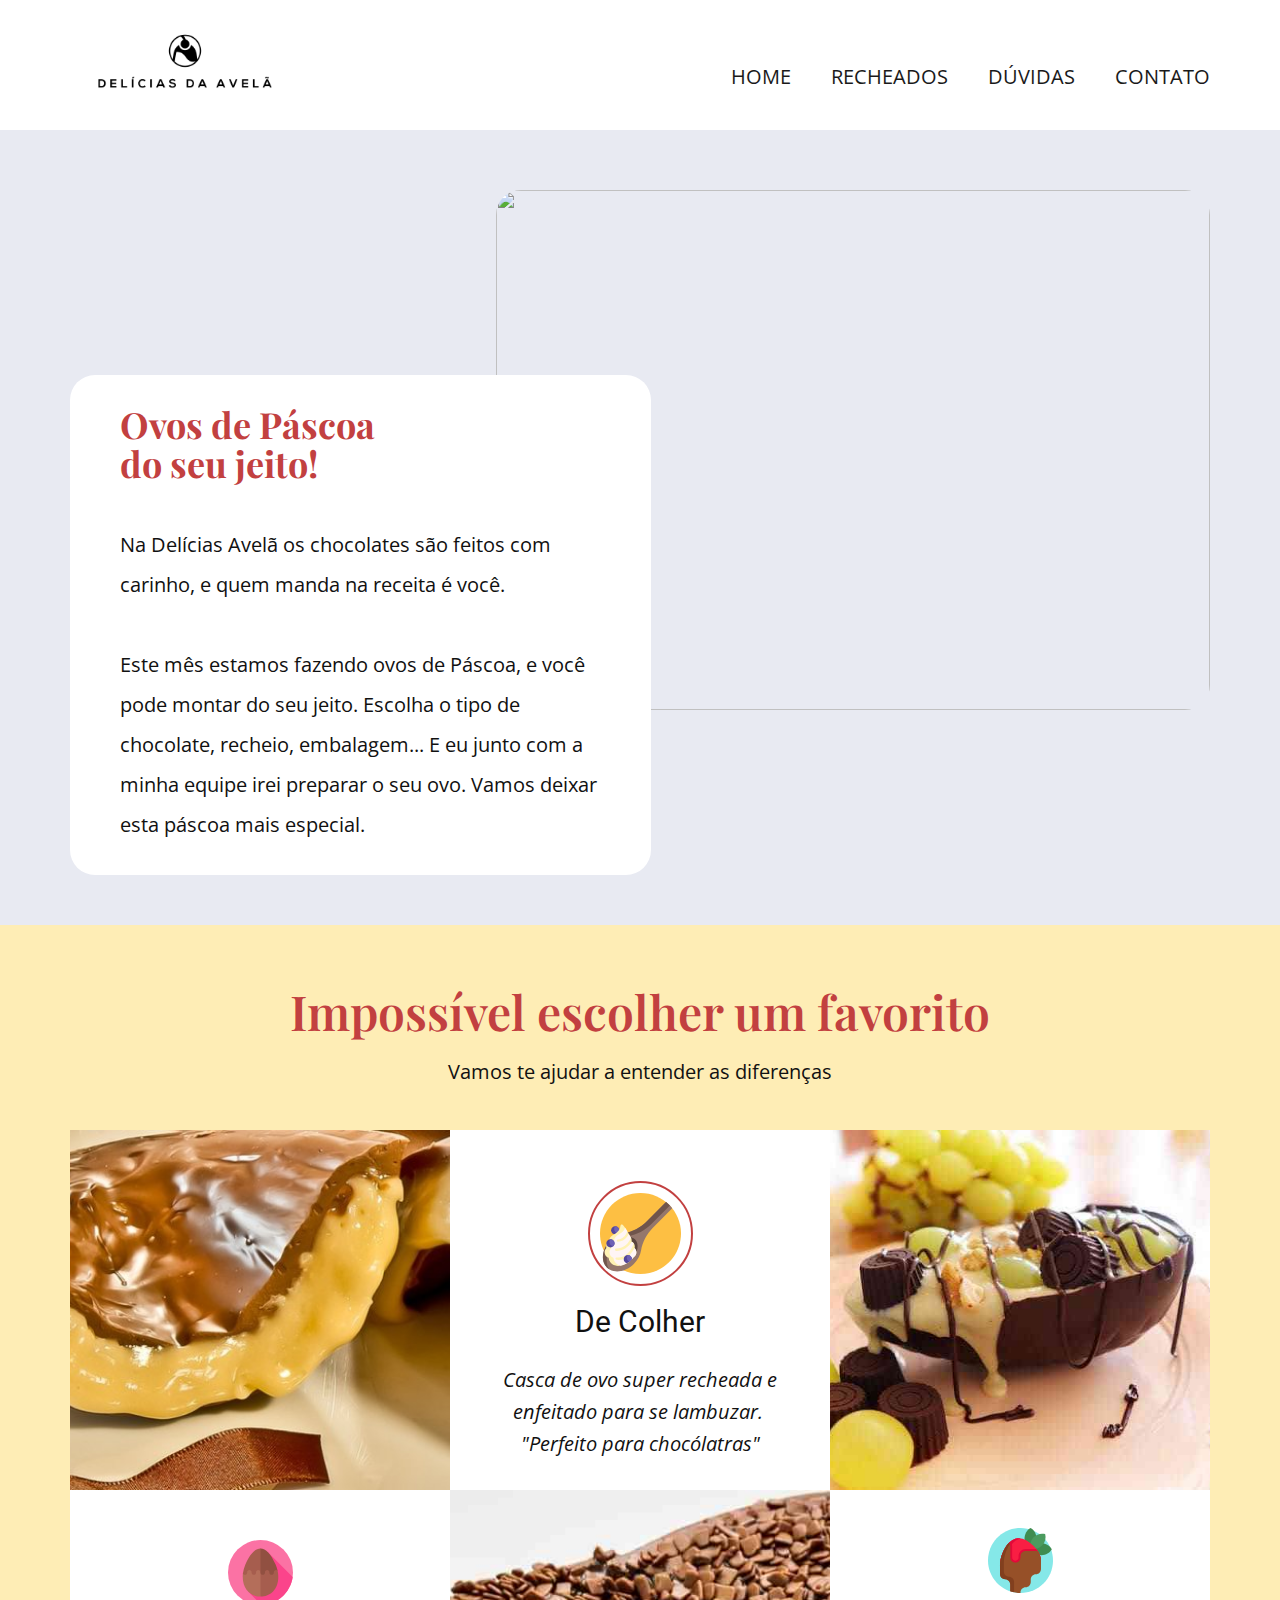
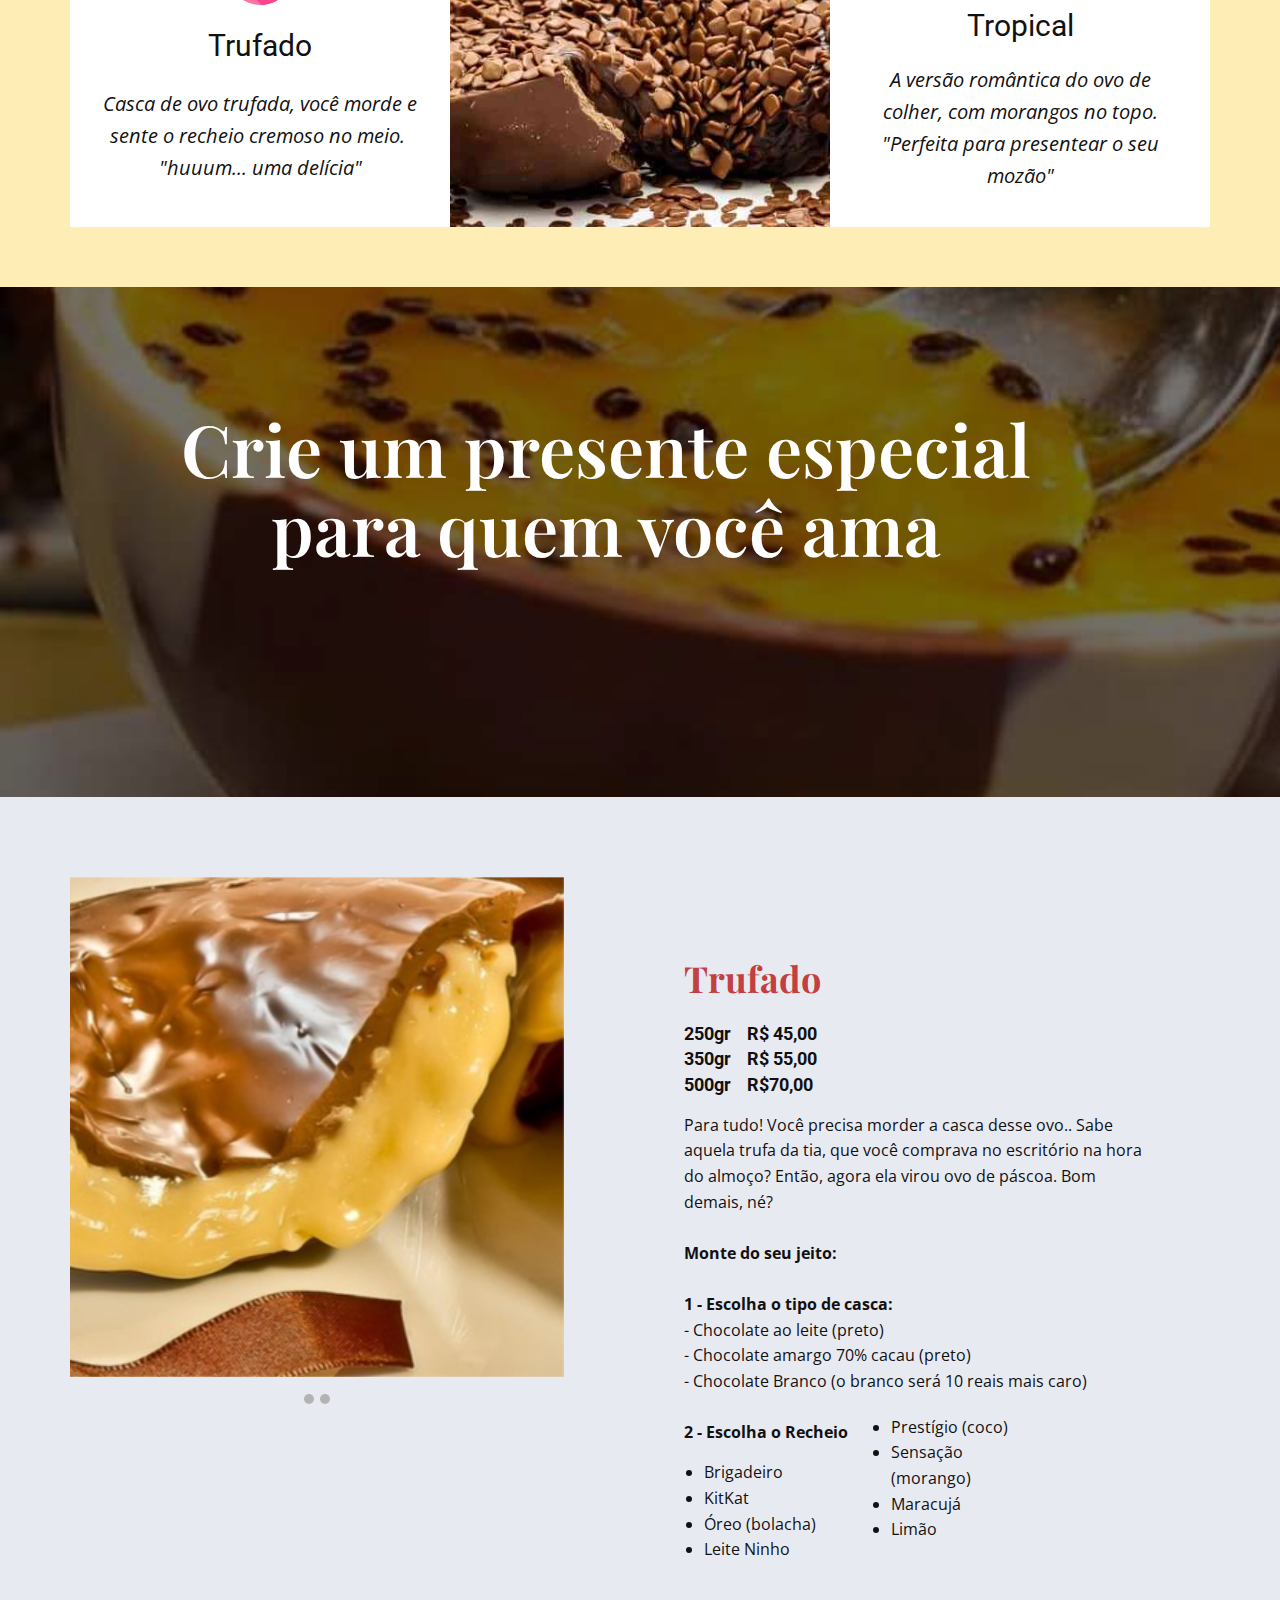
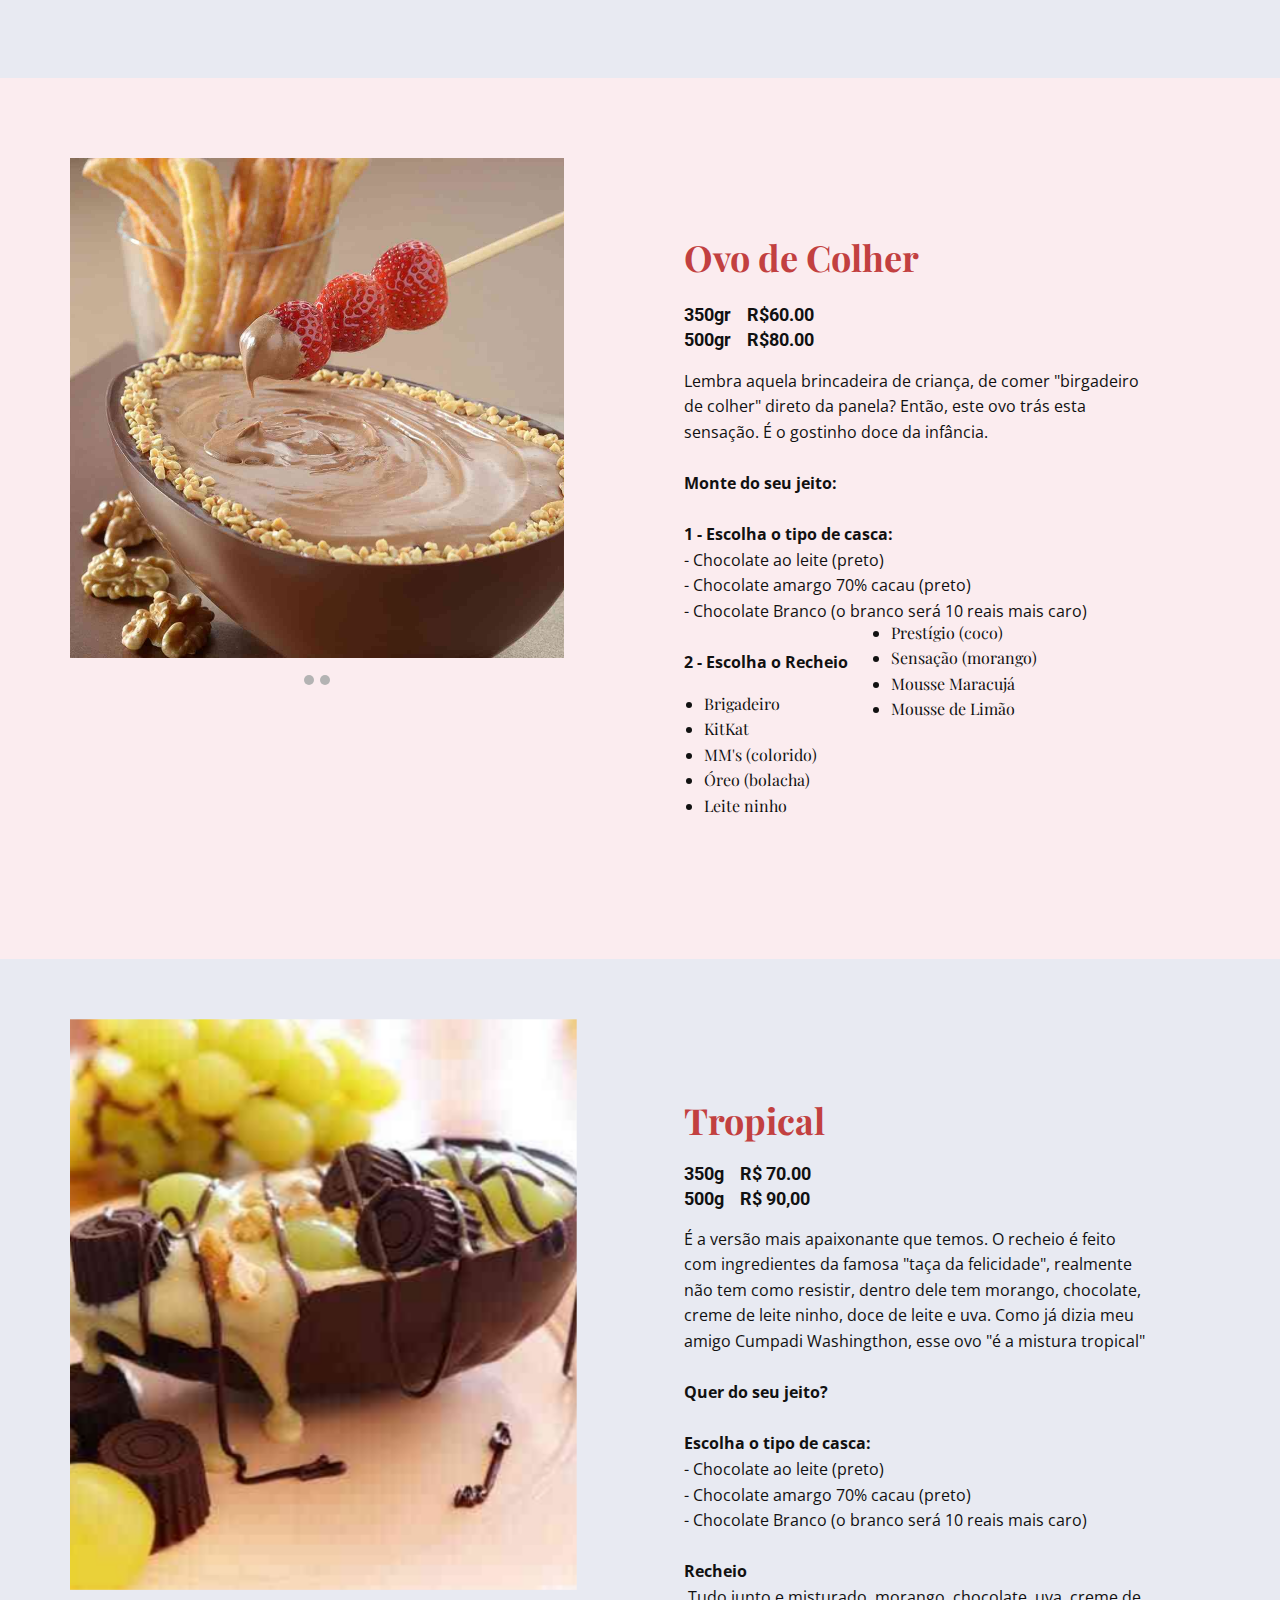
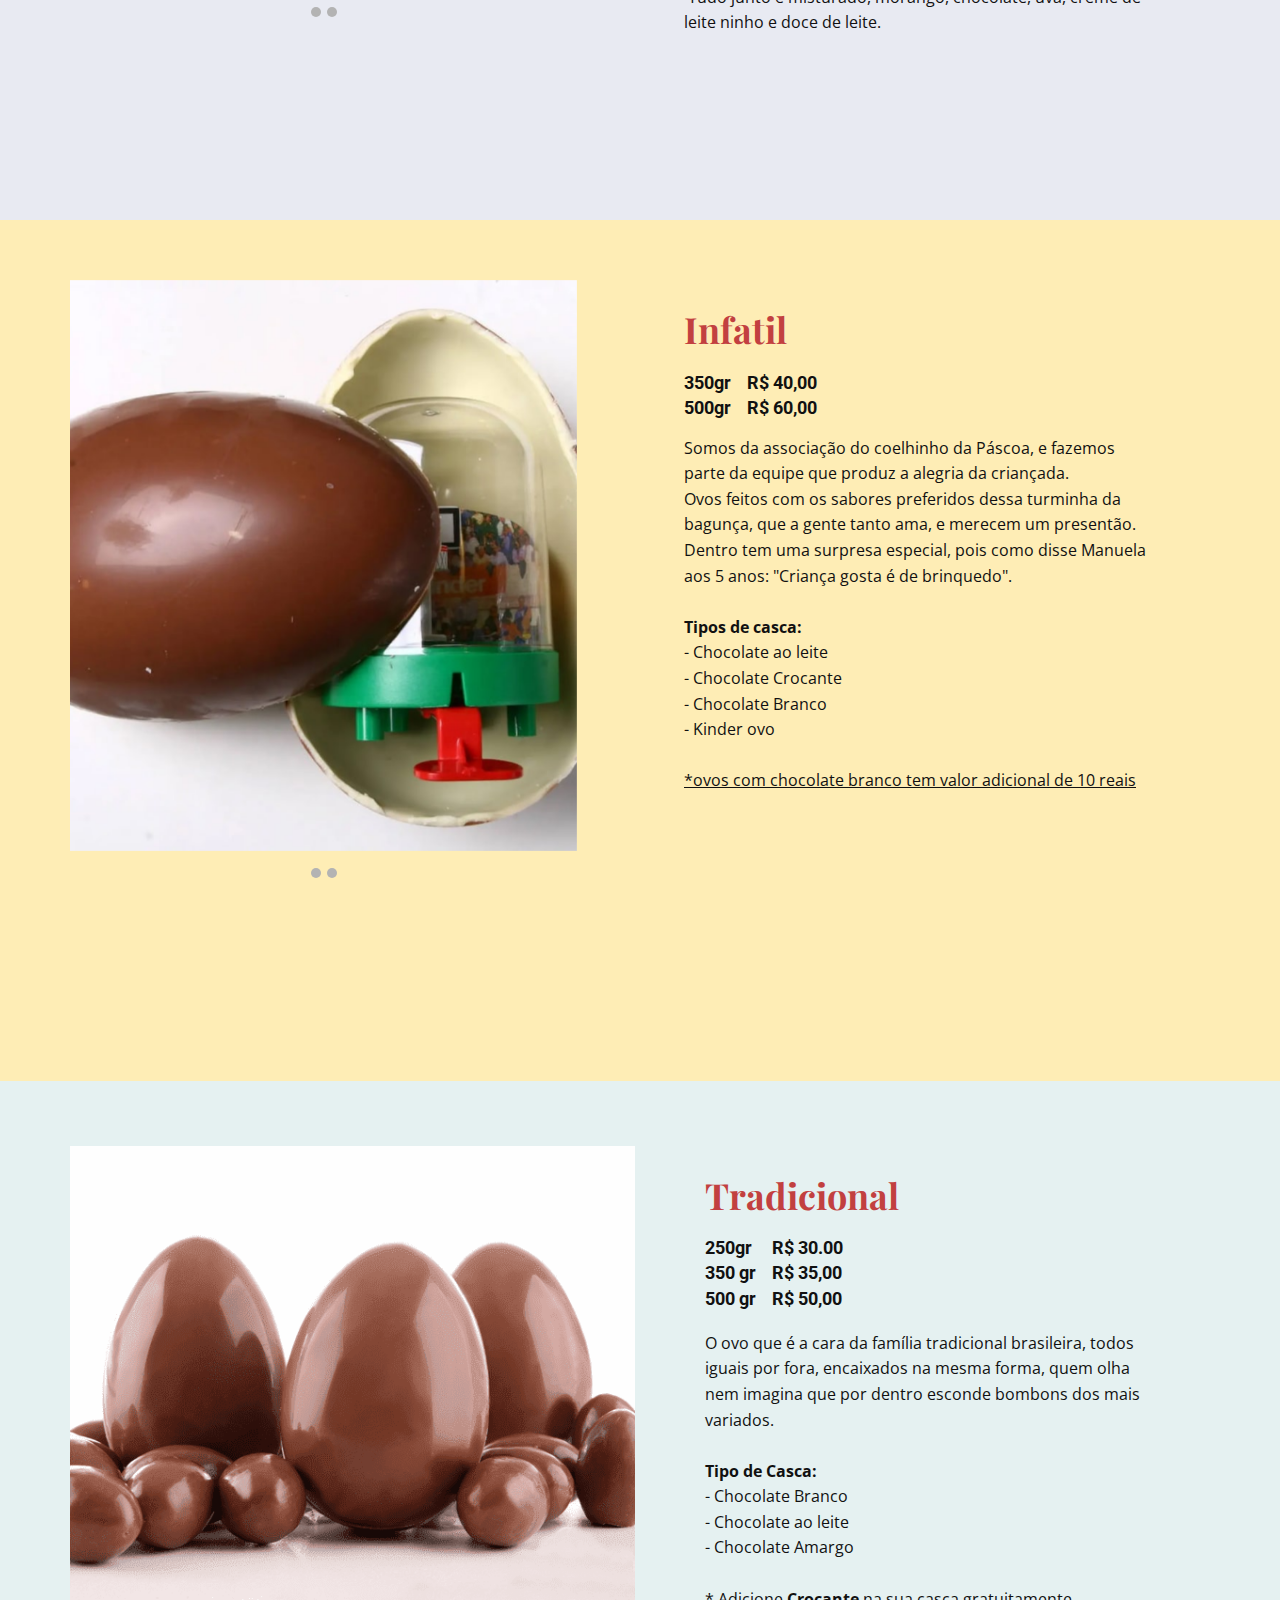
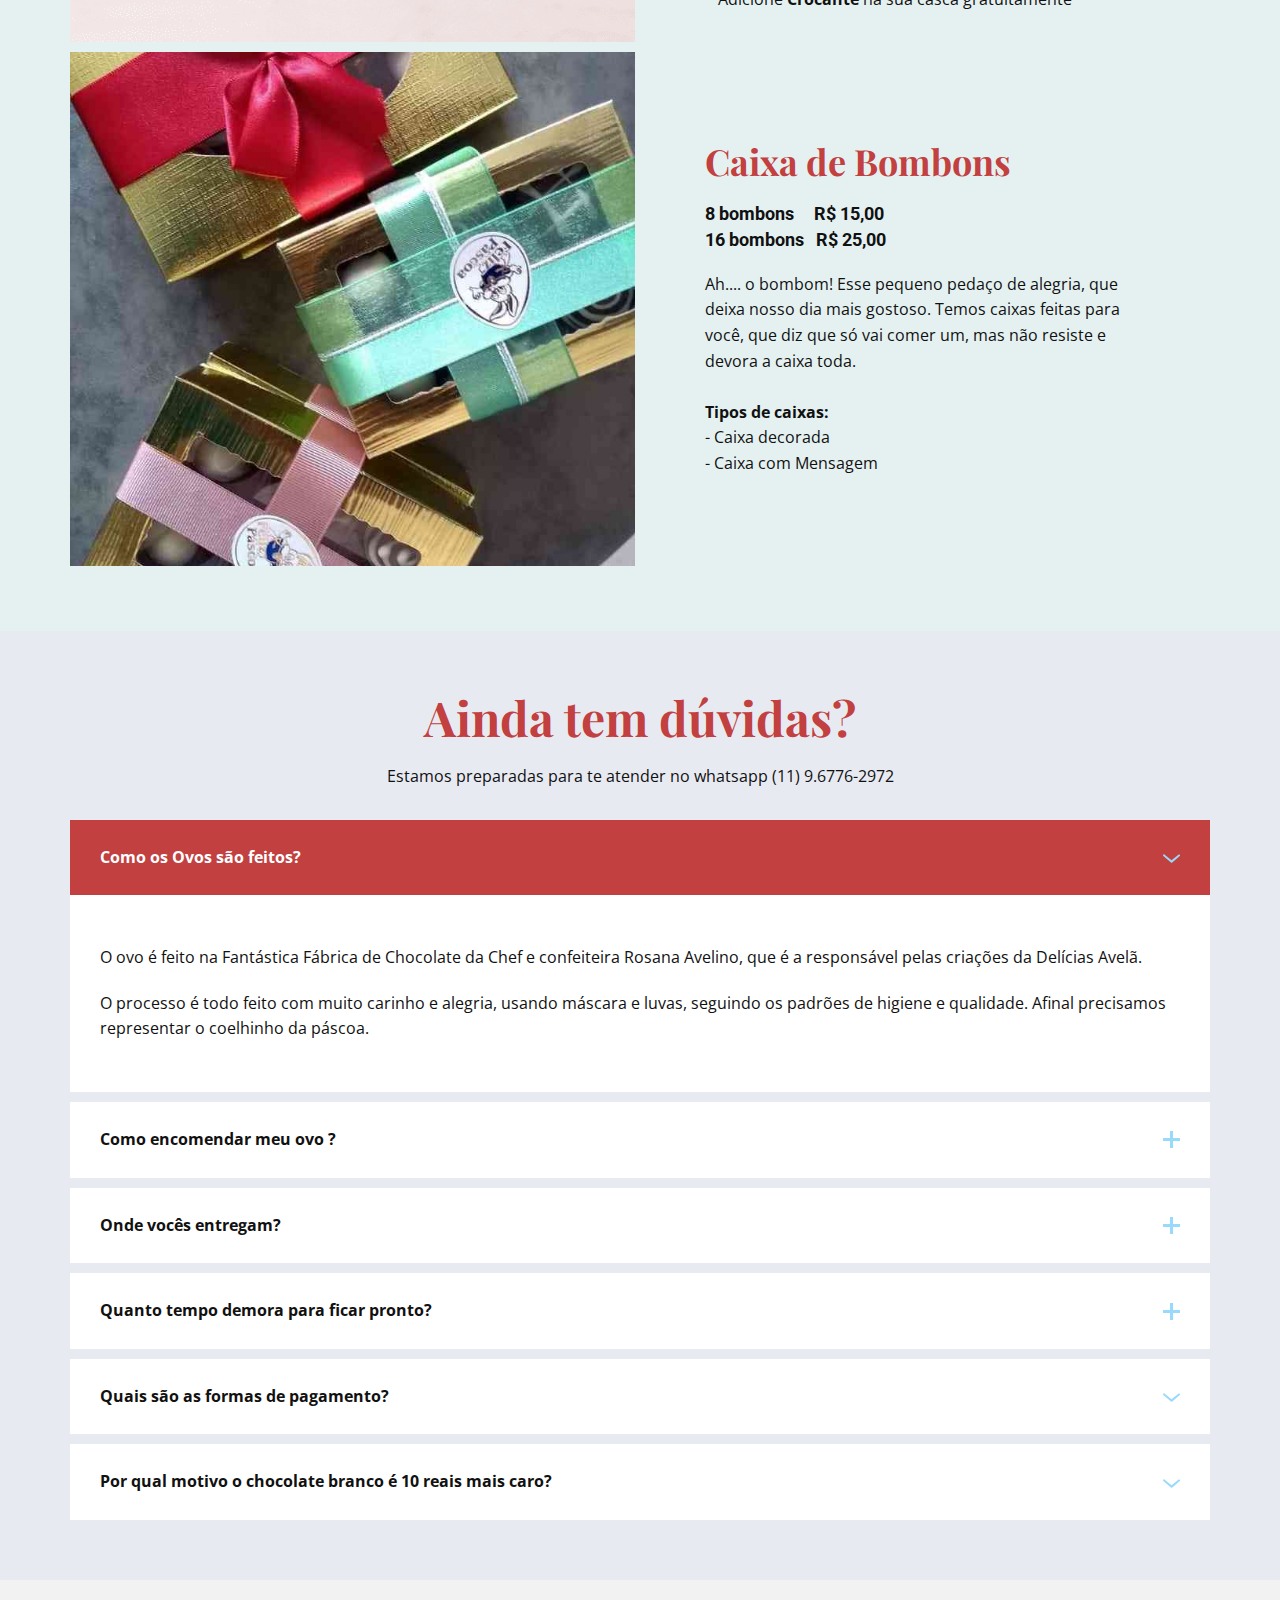
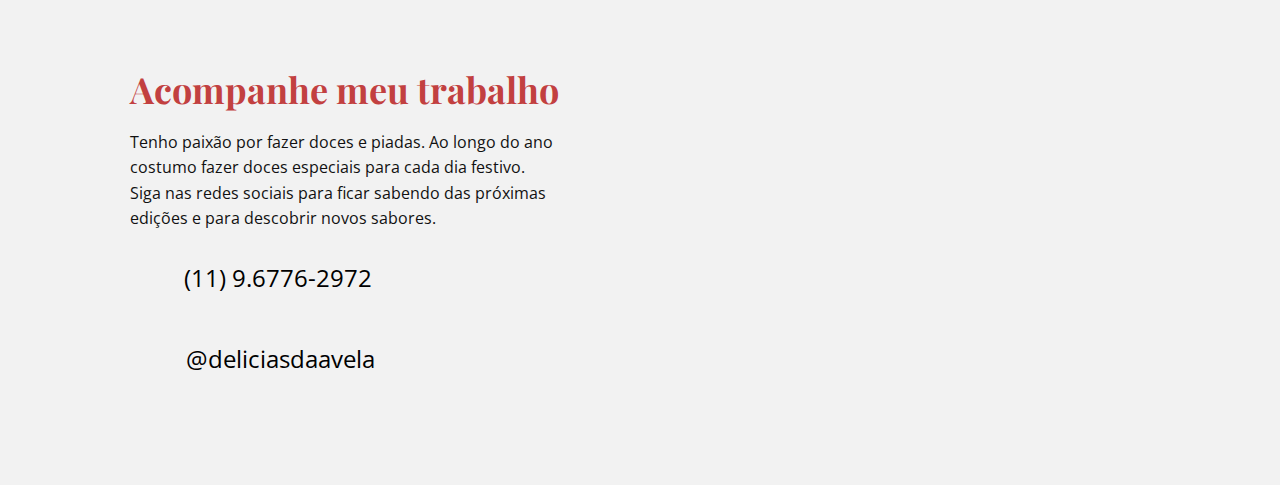
==== commit c40a919a: "update title" ====
--- a/Page-2.html
+++ b/Page-2.html
@@ -6,7 +6,7 @@
     <meta name="keywords" content="Salmon with salad">
     <meta name="description" content="">
     <meta name="page_type" content="np-template-header-footer-from-plugin">
-    <title>Page 2</title>
+    <title>Delícias Avelã - Rosana Avelino</title>
     <link rel="stylesheet" href="nicepage.css" media="screen">
 <link rel="stylesheet" href="Page-2.css" media="screen">
     <script class="u-script" type="text/javascript" src="jquery-1.9.1.min.js" defer=""></script>
@@ -548,8 +548,8 @@
                   <a href="https://api.whatsapp.com/send?phone=5511967762972&amp;text=Olá,%20Rosana%20gostaria %20de%20encomendar%20doces!" class="u-active-none u-btn u-button-style u-hover-none u-none u-text-black u-text-hover-custom-color-18 u-btn-1" target="_blank"><span class="u-icon u-icon-1"><svg class="u-svg-content" style="width: 1em; height: 1em;"><path d="m544.386719 93.007812c-59.875-59.945312-139.503907-92.9726558-224.335938-93.007812-174.804687 0-317.070312 142.261719-317.140625 317.113281-.023437 55.894531 14.578125 110.457031 42.332032 158.550781l-44.992188 164.335938 168.121094-44.101562c46.324218 25.269531 98.476562 38.585937 151.550781 38.601562h.132813c174.785156 0 317.066406-142.273438 317.132812-317.132812.035156-84.742188-32.921875-164.417969-92.800781-224.359376zm-224.335938 487.933594h-.109375c-47.296875-.019531-93.683594-12.730468-134.160156-36.742187l-9.621094-5.714844-99.765625 26.171875 26.628907-97.269531-6.269532-9.972657c-26.386718-41.96875-40.320312-90.476562-40.296875-140.28125.054688-145.332031 118.304688-263.570312 263.699219-263.570312 70.40625.023438 136.589844 27.476562 186.355469 77.300781s77.15625 116.050781 77.132812 186.484375c-.0625 145.34375-118.304687 263.59375-263.59375 263.59375zm144.585938-197.417968c-7.921875-3.96875-46.882813-23.132813-54.148438-25.78125-7.257812-2.644532-12.546875-3.960938-17.824219 3.96875-5.285156 7.929687-20.46875 25.78125-25.09375 31.066406-4.625 5.289062-9.242187 5.953125-17.167968 1.984375-7.925782-3.964844-33.457032-12.335938-63.726563-39.332031-23.554687-21.011719-39.457031-46.960938-44.082031-54.890626-4.617188-7.9375-.039062-11.8125 3.476562-16.171874 8.578126-10.652344 17.167969-21.820313 19.808594-27.105469 2.644532-5.289063 1.320313-9.917969-.664062-13.882813-1.976563-3.964844-17.824219-42.96875-24.425782-58.839844-6.4375-15.445312-12.964843-13.359374-17.832031-13.601562-4.617187-.230469-9.902343-.277344-15.1875-.277344-5.28125 0-13.867187 1.980469-21.132812 9.917969-7.261719 7.933594-27.730469 27.101563-27.730469 66.105469s28.394531 76.683594 32.355469 81.972656c3.960937 5.289062 55.878906 85.328125 135.367187 119.648438 18.90625 8.171874 33.664063 13.042968 45.175782 16.695312 18.984374 6.03125 36.253906 5.179688 49.910156 3.140625 15.226562-2.277344 46.878906-19.171875 53.488281-37.679687 6.601563-18.511719 6.601563-34.375 4.617187-37.683594-1.976562-3.304688-7.261718-5.285156-15.183593-9.253906zm0 0" fill-rule="evenodd"></path></svg><img></span>
                     <span style="font-size: 1.5rem;">&nbsp; &nbsp;(11) 9.6776-2972</span>
                   </a>
-                  <a href="https://www.instagram.com/rosana.avelino/" class="u-active-none u-btn u-button-style u-hover-none u-none u-text-black u-text-hover-custom-color-16 u-btn-2" target="_blank"><span class="u-icon u-icon-2"><svg class="u-svg-content" style="width: 1em; height: 1em;"><path d="m510.949219 150.5c-1.199219-27.199219-5.597657-45.898438-11.898438-62.101562-6.5-17.199219-16.5-32.597657-29.601562-45.398438-12.800781-13-28.300781-23.101562-45.300781-29.5-16.296876-6.300781-34.898438-10.699219-62.097657-11.898438-27.402343-1.300781-36.101562-1.601562-105.601562-1.601562s-78.199219.300781-105.5 1.5c-27.199219 1.199219-45.898438 5.601562-62.097657 11.898438-17.203124 6.5-32.601562 16.5-45.402343 29.601562-13 12.800781-23.097657 28.300781-29.5 45.300781-6.300781 16.300781-10.699219 34.898438-11.898438 62.097657-1.300781 27.402343-1.601562 36.101562-1.601562 105.601562s.300781 78.199219 1.5 105.5c1.199219 27.199219 5.601562 45.898438 11.902343 62.101562 6.5 17.199219 16.597657 32.597657 29.597657 45.398438 12.800781 13 28.300781 23.101562 45.300781 29.5 16.300781 6.300781 34.898438 10.699219 62.101562 11.898438 27.296876 1.203124 36 1.5 105.5 1.5s78.199219-.296876 105.5-1.5c27.199219-1.199219 45.898438-5.597657 62.097657-11.898438 34.402343-13.300781 61.601562-40.5 74.902343-74.898438 6.296876-16.300781 10.699219-34.902343 11.898438-62.101562 1.199219-27.300781 1.5-36 1.5-105.5s-.101562-78.199219-1.300781-105.5zm-46.097657 209c-1.101562 25-5.300781 38.5-8.800781 47.5-8.601562 22.300781-26.300781 40-48.601562 48.601562-9 3.5-22.597657 7.699219-47.5 8.796876-27 1.203124-35.097657 1.5-103.398438 1.5s-76.5-.296876-103.402343-1.5c-25-1.097657-38.5-5.296876-47.5-8.796876-11.097657-4.101562-21.199219-10.601562-29.398438-19.101562-8.5-8.300781-15-18.300781-19.101562-29.398438-3.5-9-7.699219-22.601562-8.796876-47.5-1.203124-27-1.5-35.101562-1.5-103.402343s.296876-76.5 1.5-103.398438c1.097657-25 5.296876-38.5 8.796876-47.5 4.101562-11.101562 10.601562-21.199219 19.203124-29.402343 8.296876-8.5 18.296876-15 29.398438-19.097657 9-3.5 22.601562-7.699219 47.5-8.800781 27-1.199219 35.101562-1.5 103.398438-1.5 68.402343 0 76.5.300781 103.402343 1.5 25 1.101562 38.5 5.300781 47.5 8.800781 11.097657 4.097657 21.199219 10.597657 29.398438 19.097657 8.5 8.300781 15 18.300781 19.101562 29.402343 3.5 9 7.699219 22.597657 8.800781 47.5 1.199219 27 1.5 35.097657 1.5 103.398438s-.300781 76.300781-1.5 103.300781zm0 0"></path><path d="m256.449219 124.5c-72.597657 0-131.5 58.898438-131.5 131.5s58.902343 131.5 131.5 131.5c72.601562 0 131.5-58.898438 131.5-131.5s-58.898438-131.5-131.5-131.5zm0 216.800781c-47.097657 0-85.300781-38.199219-85.300781-85.300781s38.203124-85.300781 85.300781-85.300781c47.101562 0 85.300781 38.199219 85.300781 85.300781s-38.199219 85.300781-85.300781 85.300781zm0 0"></path><path d="m423.851562 119.300781c0 16.953125-13.746093 30.699219-30.703124 30.699219-16.953126 0-30.699219-13.746094-30.699219-30.699219 0-16.957031 13.746093-30.699219 30.699219-30.699219 16.957031 0 30.703124 13.742188 30.703124 30.699219zm0 0"></path></svg><img></span>
-                    <span style="font-size: 1.5rem;">&nbsp; &nbsp;@rosana.avelino</span>
+                  <a href="https://www.instagram.com/deliciasdaavela/" class="u-active-none u-btn u-button-style u-hover-none u-none u-text-black u-text-hover-custom-color-16 u-btn-2" target="_blank"><span class="u-icon u-icon-2"><svg class="u-svg-content" style="width: 1em; height: 1em;"><path d="m510.949219 150.5c-1.199219-27.199219-5.597657-45.898438-11.898438-62.101562-6.5-17.199219-16.5-32.597657-29.601562-45.398438-12.800781-13-28.300781-23.101562-45.300781-29.5-16.296876-6.300781-34.898438-10.699219-62.097657-11.898438-27.402343-1.300781-36.101562-1.601562-105.601562-1.601562s-78.199219.300781-105.5 1.5c-27.199219 1.199219-45.898438 5.601562-62.097657 11.898438-17.203124 6.5-32.601562 16.5-45.402343 29.601562-13 12.800781-23.097657 28.300781-29.5 45.300781-6.300781 16.300781-10.699219 34.898438-11.898438 62.097657-1.300781 27.402343-1.601562 36.101562-1.601562 105.601562s.300781 78.199219 1.5 105.5c1.199219 27.199219 5.601562 45.898438 11.902343 62.101562 6.5 17.199219 16.597657 32.597657 29.597657 45.398438 12.800781 13 28.300781 23.101562 45.300781 29.5 16.300781 6.300781 34.898438 10.699219 62.101562 11.898438 27.296876 1.203124 36 1.5 105.5 1.5s78.199219-.296876 105.5-1.5c27.199219-1.199219 45.898438-5.597657 62.097657-11.898438 34.402343-13.300781 61.601562-40.5 74.902343-74.898438 6.296876-16.300781 10.699219-34.902343 11.898438-62.101562 1.199219-27.300781 1.5-36 1.5-105.5s-.101562-78.199219-1.300781-105.5zm-46.097657 209c-1.101562 25-5.300781 38.5-8.800781 47.5-8.601562 22.300781-26.300781 40-48.601562 48.601562-9 3.5-22.597657 7.699219-47.5 8.796876-27 1.203124-35.097657 1.5-103.398438 1.5s-76.5-.296876-103.402343-1.5c-25-1.097657-38.5-5.296876-47.5-8.796876-11.097657-4.101562-21.199219-10.601562-29.398438-19.101562-8.5-8.300781-15-18.300781-19.101562-29.398438-3.5-9-7.699219-22.601562-8.796876-47.5-1.203124-27-1.5-35.101562-1.5-103.402343s.296876-76.5 1.5-103.398438c1.097657-25 5.296876-38.5 8.796876-47.5 4.101562-11.101562 10.601562-21.199219 19.203124-29.402343 8.296876-8.5 18.296876-15 29.398438-19.097657 9-3.5 22.601562-7.699219 47.5-8.800781 27-1.199219 35.101562-1.5 103.398438-1.5 68.402343 0 76.5.300781 103.402343 1.5 25 1.101562 38.5 5.300781 47.5 8.800781 11.097657 4.097657 21.199219 10.597657 29.398438 19.097657 8.5 8.300781 15 18.300781 19.101562 29.402343 3.5 9 7.699219 22.597657 8.800781 47.5 1.199219 27 1.5 35.097657 1.5 103.398438s-.300781 76.300781-1.5 103.300781zm0 0"></path><path d="m256.449219 124.5c-72.597657 0-131.5 58.898438-131.5 131.5s58.902343 131.5 131.5 131.5c72.601562 0 131.5-58.898438 131.5-131.5s-58.898438-131.5-131.5-131.5zm0 216.800781c-47.097657 0-85.300781-38.199219-85.300781-85.300781s38.203124-85.300781 85.300781-85.300781c47.101562 0 85.300781 38.199219 85.300781 85.300781s-38.199219 85.300781-85.300781 85.300781zm0 0"></path><path d="m423.851562 119.300781c0 16.953125-13.746093 30.699219-30.703124 30.699219-16.953126 0-30.699219-13.746094-30.699219-30.699219 0-16.957031 13.746093-30.699219 30.699219-30.699219 16.957031 0 30.703124 13.742188 30.703124 30.699219zm0 0"></path></svg><img></span>
+                    <span style="font-size: 1.5rem;">&nbsp; &nbsp;@deliciasdaavela</span>
                   </a>
                 </div>
               </div>
@@ -563,17 +563,6 @@
     </section>
     
     
-    
-    <section class="u-backlink u-clearfix u-grey-80">
-      <a class="u-link" href="https://nicepage.com/website-templates" target="_blank">
-        <span>Website Templates</span>
-      </a>
-      <p class="u-text">
-        <span>created with</span>
-      </p>
-      <a class="u-link" href="https://nicepage.com/" target="_blank">
-        <span>Website Builder Software</span>
-      </a>. 
-    </section>
+
   </body>
 </html>--- a/nicepage.css
+++ b/nicepage.css
@@ -1,365 +1,365 @@
-/*begin-commonstyles library*//*!
- * froala_editor v3.2.3 (https://www.froala.com/wysiwyg-editor)
- * License https://froala.com/wysiwyg-editor/terms/
- * Copyright 2014-2020 Froala Labs
- */
-
-.fr-clearfix::after {
-  clear: both;
-  display: block;
-  content: "";
-  height: 0; }
-
-.fr-hide-by-clipping {
-  position: absolute;
-  width: 1px;
-  height: 1px;
-  padding: 0;
-  margin: -1px;
-  overflow: hidden;
-  clip: rect(0, 0, 0, 0);
-  border: 0; }
-
-.fr-view img.fr-rounded, .fr-view .fr-img-caption.fr-rounded img {
-  border-radius: 10px;
-  -moz-border-radius: 10px;
-  -webkit-border-radius: 10px;
-  -moz-background-clip: padding;
-  -webkit-background-clip: padding-box;
-  background-clip: padding-box; }
-
-.fr-view img.fr-shadow, .fr-view .fr-img-caption.fr-shadow img {
-  -webkit-box-shadow: 10px 10px 5px 0px #cccccc;
-  -moz-box-shadow: 10px 10px 5px 0px #cccccc;
-  box-shadow: 10px 10px 5px 0px #cccccc; }
-
-.fr-view img.fr-bordered, .fr-view .fr-img-caption.fr-bordered img {
-  border: solid 5px #CCC; }
-
-.fr-view img.fr-bordered {
-  -webkit-box-sizing: content-box;
-  -moz-box-sizing: content-box;
-  box-sizing: content-box; }
-
-.fr-view .fr-img-caption.fr-bordered img {
-  -webkit-box-sizing: border-box;
-  -moz-box-sizing: border-box;
-  box-sizing: border-box; }
-
-.fr-view {
-  word-wrap: break-word; }
-  .fr-view span[style~="color:"] a {
-    color: inherit; }
-  .fr-view strong {
-    font-weight: 700; }
-  .fr-view table {
-    border: none;
-    border-collapse: collapse;
-    empty-cells: show;
-    max-width: 100%; }
-    .fr-view table td {
-      min-width: 5px; }
-    .fr-view table.fr-dashed-borders td, .fr-view table.fr-dashed-borders th {
-      border-style: dashed; }
-    .fr-view table.fr-alternate-rows tbody tr:nth-child(2n) {
-      background: whitesmoke; }
-    .fr-view table td, .fr-view table th {
-      border: 1px solid #DDD; }
-      .fr-view table td:empty, .fr-view table th:empty {
-        height: 20px; }
-      .fr-view table td.fr-highlighted, .fr-view table th.fr-highlighted {
-        border: 1px double red; }
-      .fr-view table td.fr-thick, .fr-view table th.fr-thick {
-        border-width: 2px; }
-    .fr-view table th {
-      background: #ececec; }
-  .fr-view hr {
-    clear: both;
-    user-select: none;
-    -o-user-select: none;
-    -moz-user-select: none;
-    -khtml-user-select: none;
-    -webkit-user-select: none;
-    -ms-user-select: none;
-    break-after: always;
-    page-break-after: always; }
-  .fr-view .fr-file {
-    position: relative; }
-    .fr-view .fr-file::after {
-      position: relative;
-      content: "\1F4CE";
-      font-weight: normal; }
-  .fr-view pre {
-    white-space: pre-wrap;
-    word-wrap: break-word;
-    overflow: visible; }
-/*.fr-view[dir="rtl"] blockquote {
-  border-left: none;
-  border-right: solid 2px #5E35B1;
-  margin-right: 0;
-  padding-right: 5px;
-  padding-left: 0; }
-  .fr-view[dir="rtl"] blockquote blockquote {
-    border-color: #00BCD4; }
-    .fr-view[dir="rtl"] blockquote blockquote blockquote {
-      border-color: #43A047; }
-.fr-view blockquote {
-  border-left: solid 2px #5E35B1;
-  margin-left: 0;
-  padding-left: 5px;
-  color: #5E35B1; }
-  .fr-view blockquote blockquote {
-    border-color: #00BCD4;
-    color: #00BCD4; }
-    .fr-view blockquote blockquote blockquote {
-      border-color: #43A047;
-      color: #43A047; }*/
-  .fr-view span.fr-emoticon {
-    font-weight: normal;
-    font-family: "Apple Color Emoji","Segoe UI Emoji","NotoColorEmoji","Segoe UI Symbol","Android Emoji","EmojiSymbols";
-    display: inline;
-    line-height: 0; }
-    .fr-view span.fr-emoticon.fr-emoticon-img {
-      background-repeat: no-repeat !important;
-      font-size: inherit;
-      height: 1em;
-      width: 1em;
-      min-height: 20px;
-      min-width: 20px;
-      display: inline-block;
-      margin: -.1em .1em .1em;
-      line-height: 1;
-      vertical-align: middle; }
-  .fr-view .fr-text-gray {
-    color: #AAA !important; }
-  .fr-view .fr-text-bordered {
-    border-top: solid 1px #222;
-    border-bottom: solid 1px #222;
-    padding: 10px 0; }
-  .fr-view .fr-text-spaced {
-    letter-spacing: 1px; }
-  .fr-view .fr-text-uppercase {
-    text-transform: uppercase; }
-  .fr-view .fr-class-highlighted {
-    background-color: #ffff00; }
-  .fr-view .fr-class-code {
-    border-color: #cccccc;
-    border-radius: 2px;
-    -moz-border-radius: 2px;
-    -webkit-border-radius: 2px;
-    -moz-background-clip: padding;
-    -webkit-background-clip: padding-box;
-    background-clip: padding-box;
-    background: #f5f5f5;
-    padding: 10px;
-    font-family: "Courier New", Courier, monospace; }
-  .fr-view .fr-class-transparency {
-    opacity: 0.5; }
-  .fr-view img {
-    position: relative;
-    max-width: 100%; }
-    .fr-view img.fr-dib {
-      margin: 10px auto;
-      display: block;
-      float: none;
-      vertical-align: top; }
-      .fr-view img.fr-dib.fr-fil {
-        margin-left: 0;
-        text-align: left; }
-      .fr-view img.fr-dib.fr-fir {
-        margin-right: 0;
-        text-align: right; }
-    .fr-view img.fr-dii {
-      display: inline-block;
-      float: none;
-      vertical-align: bottom;
-      margin-left: 5px;
-      margin-right: 5px;
-      max-width: calc(100% - (2 * 5px)); }
-      .fr-view img.fr-dii.fr-fil {
-        float: left;
-        margin: 10px 15px 10px 0;
-        max-width: calc(100% - 5px); }
-      .fr-view img.fr-dii.fr-fir {
-        float: right;
-        margin: 10px 0 10px 15px;
-        max-width: calc(100% - 5px); }
-  .fr-view span.fr-img-caption {
-    position: relative;
-    max-width: 100%; }
-    .fr-view span.fr-img-caption.fr-dib {
-      margin: 5px auto;
-      display: block;
-      float: none;
-      vertical-align: top; }
-      .fr-view span.fr-img-caption.fr-dib.fr-fil {
-        margin-left: 0;
-        text-align: left; }
-      .fr-view span.fr-img-caption.fr-dib.fr-fir {
-        margin-right: 0;
-        text-align: right; }
-    .fr-view span.fr-img-caption.fr-dii {
-      display: inline-block;
-      float: none;
-      vertical-align: bottom;
-      margin-left: 5px;
-      margin-right: 5px;
-      max-width: calc(100% - (2 * 5px)); }
-      .fr-view span.fr-img-caption.fr-dii.fr-fil {
-        float: left;
-        margin: 5px 5px 5px 0;
-        max-width: calc(100% - 5px); }
-      .fr-view span.fr-img-caption.fr-dii.fr-fir {
-        float: right;
-        margin: 5px 0 5px 5px;
-        max-width: calc(100% - 5px); }
-  .fr-view .fr-video {
-    text-align: center;
-    position: relative; }
-    .fr-view .fr-video.fr-rv {
-      padding-bottom: 56.25%;
-      padding-top: 30px;
-      height: 0;
-      overflow: hidden; }
-      .fr-view .fr-video.fr-rv > iframe, .fr-view .fr-video.fr-rv object, .fr-view .fr-video.fr-rv embed {
-        position: absolute !important;
-        top: 0;
-        left: 0;
-        width: 100%;
-        height: 100%; }
-    .fr-view .fr-video > * {
-      -webkit-box-sizing: content-box;
-      -moz-box-sizing: content-box;
-      box-sizing: content-box;
-      max-width: 100%;
-      border: none; }
-    .fr-view .fr-video.fr-dvb {
-      display: block;
-      clear: both; }
-      .fr-view .fr-video.fr-dvb.fr-fvl {
-        text-align: left; }
-      .fr-view .fr-video.fr-dvb.fr-fvr {
-        text-align: right; }
-    .fr-view .fr-video.fr-dvi {
-      display: inline-block; }
-      .fr-view .fr-video.fr-dvi.fr-fvl {
-        float: left; }
-      .fr-view .fr-video.fr-dvi.fr-fvr {
-        float: right; }
-  .fr-view a.fr-strong {
-    font-weight: 700; }
-  .fr-view a.fr-green {
-    color: green; }
-  .fr-view .fr-img-caption {
-    text-align: center; }
-    .fr-view .fr-img-caption .fr-img-wrap {
-      padding: 0;
-      margin: auto;
-      text-align: center;
-      width: 100%; }
-      .fr-view .fr-img-caption .fr-img-wrap a {
-        display: block; }
-      .fr-view .fr-img-caption .fr-img-wrap img {
-        display: block;
-        margin: auto;
-        width: 100%; }
-      .fr-view .fr-img-caption .fr-img-wrap > span {
-        margin: auto;
-        display: block;
-        padding: 5px 5px 10px;
-        font-size: 14px;
-        font-weight: initial;
-        -webkit-box-sizing: border-box;
-        -moz-box-sizing: border-box;
-        box-sizing: border-box;
-        -webkit-opacity: 0.9;
-        -moz-opacity: 0.9;
-        opacity: 0.9;
-        -ms-filter: "progid:DXImageTransform.Microsoft.Alpha(Opacity=0)";
-        width: 100%;
-        text-align: center; }
-  .fr-view button.fr-rounded, .fr-view input.fr-rounded, .fr-view textarea.fr-rounded {
-    border-radius: 10px;
-    -moz-border-radius: 10px;
-    -webkit-border-radius: 10px;
-    -moz-background-clip: padding;
-    -webkit-background-clip: padding-box;
-    background-clip: padding-box; }
-  .fr-view button.fr-large, .fr-view input.fr-large, .fr-view textarea.fr-large {
-    font-size: 24px; }
-  .fr-view ul, .fr-view ol {
-    list-style-position: inside; }
-
-/**
- * Image style.
- */
-a.fr-view.fr-strong {
-  font-weight: 700; }
-a.fr-view.fr-green {
-  color: green; }
-
-/**
- * Link style.
- */
-img.fr-view {
-  position: relative;
-  max-width: 100%; }
-  img.fr-view.fr-dib {
-    margin: 5px auto;
-    display: block;
-    float: none;
-    vertical-align: top; }
-    img.fr-view.fr-dib.fr-fil {
-      margin-left: 0;
-      text-align: left; }
-    img.fr-view.fr-dib.fr-fir {
-      margin-right: 0;
-      text-align: right; }
-  img.fr-view.fr-dii {
-    display: inline-block;
-    float: none;
-    vertical-align: bottom;
-    margin-left: 5px;
-    margin-right: 5px;
-    max-width: calc(100% - (2 * 5px)); }
-    img.fr-view.fr-dii.fr-fil {
-      float: left;
-      margin: 5px 5px 5px 0;
-      max-width: calc(100% - 5px); }
-    img.fr-view.fr-dii.fr-fir {
-      float: right;
-      margin: 5px 0 5px 5px;
-      max-width: calc(100% - 5px); }
-
-span.fr-img-caption.fr-view {
-  position: relative;
-  max-width: 100%; }
-  span.fr-img-caption.fr-view.fr-dib {
-    margin: 5px auto;
-    display: block;
-    float: none;
-    vertical-align: top; }
-    span.fr-img-caption.fr-view.fr-dib.fr-fil {
-      margin-left: 0;
-      text-align: left; }
-    span.fr-img-caption.fr-view.fr-dib.fr-fir {
-      margin-right: 0;
-      text-align: right; }
-  span.fr-img-caption.fr-view.fr-dii {
-    display: inline-block;
-    float: none;
-    vertical-align: bottom;
-    margin-left: 5px;
-    margin-right: 5px;
-    max-width: calc(100% - (2 * 5px)); }
-    span.fr-img-caption.fr-view.fr-dii.fr-fil {
-      float: left;
-      margin: 5px 5px 5px 0;
-      max-width: calc(100% - 5px); }
-    span.fr-img-caption.fr-view.fr-dii.fr-fir {
-      float: right;
-      margin: 5px 0 5px 5px;
-      max-width: calc(100% - 5px); }
+/*begin-commonstyles library*//*!
+ * froala_editor v3.2.3 (https://www.froala.com/wysiwyg-editor)
+ * License https://froala.com/wysiwyg-editor/terms/
+ * Copyright 2014-2020 Froala Labs
+ */
+
+.fr-clearfix::after {
+  clear: both;
+  display: block;
+  content: "";
+  height: 0; }
+
+.fr-hide-by-clipping {
+  position: absolute;
+  width: 1px;
+  height: 1px;
+  padding: 0;
+  margin: -1px;
+  overflow: hidden;
+  clip: rect(0, 0, 0, 0);
+  border: 0; }
+
+.fr-view img.fr-rounded, .fr-view .fr-img-caption.fr-rounded img {
+  border-radius: 10px;
+  -moz-border-radius: 10px;
+  -webkit-border-radius: 10px;
+  -moz-background-clip: padding;
+  -webkit-background-clip: padding-box;
+  background-clip: padding-box; }
+
+.fr-view img.fr-shadow, .fr-view .fr-img-caption.fr-shadow img {
+  -webkit-box-shadow: 10px 10px 5px 0px #cccccc;
+  -moz-box-shadow: 10px 10px 5px 0px #cccccc;
+  box-shadow: 10px 10px 5px 0px #cccccc; }
+
+.fr-view img.fr-bordered, .fr-view .fr-img-caption.fr-bordered img {
+  border: solid 5px #CCC; }
+
+.fr-view img.fr-bordered {
+  -webkit-box-sizing: content-box;
+  -moz-box-sizing: content-box;
+  box-sizing: content-box; }
+
+.fr-view .fr-img-caption.fr-bordered img {
+  -webkit-box-sizing: border-box;
+  -moz-box-sizing: border-box;
+  box-sizing: border-box; }
+
+.fr-view {
+  word-wrap: break-word; }
+  .fr-view span[style~="color:"] a {
+    color: inherit; }
+  .fr-view strong {
+    font-weight: 700; }
+  .fr-view table {
+    border: none;
+    border-collapse: collapse;
+    empty-cells: show;
+    max-width: 100%; }
+    .fr-view table td {
+      min-width: 5px; }
+    .fr-view table.fr-dashed-borders td, .fr-view table.fr-dashed-borders th {
+      border-style: dashed; }
+    .fr-view table.fr-alternate-rows tbody tr:nth-child(2n) {
+      background: whitesmoke; }
+    .fr-view table td, .fr-view table th {
+      border: 1px solid #DDD; }
+      .fr-view table td:empty, .fr-view table th:empty {
+        height: 20px; }
+      .fr-view table td.fr-highlighted, .fr-view table th.fr-highlighted {
+        border: 1px double red; }
+      .fr-view table td.fr-thick, .fr-view table th.fr-thick {
+        border-width: 2px; }
+    .fr-view table th {
+      background: #ececec; }
+  .fr-view hr {
+    clear: both;
+    user-select: none;
+    -o-user-select: none;
+    -moz-user-select: none;
+    -khtml-user-select: none;
+    -webkit-user-select: none;
+    -ms-user-select: none;
+    break-after: always;
+    page-break-after: always; }
+  .fr-view .fr-file {
+    position: relative; }
+    .fr-view .fr-file::after {
+      position: relative;
+      content: "\1F4CE";
+      font-weight: normal; }
+  .fr-view pre {
+    white-space: pre-wrap;
+    word-wrap: break-word;
+    overflow: visible; }
+/*.fr-view[dir="rtl"] blockquote {
+  border-left: none;
+  border-right: solid 2px #5E35B1;
+  margin-right: 0;
+  padding-right: 5px;
+  padding-left: 0; }
+  .fr-view[dir="rtl"] blockquote blockquote {
+    border-color: #00BCD4; }
+    .fr-view[dir="rtl"] blockquote blockquote blockquote {
+      border-color: #43A047; }
+.fr-view blockquote {
+  border-left: solid 2px #5E35B1;
+  margin-left: 0;
+  padding-left: 5px;
+  color: #5E35B1; }
+  .fr-view blockquote blockquote {
+    border-color: #00BCD4;
+    color: #00BCD4; }
+    .fr-view blockquote blockquote blockquote {
+      border-color: #43A047;
+      color: #43A047; }*/
+  .fr-view span.fr-emoticon {
+    font-weight: normal;
+    font-family: "Apple Color Emoji","Segoe UI Emoji","NotoColorEmoji","Segoe UI Symbol","Android Emoji","EmojiSymbols";
+    display: inline;
+    line-height: 0; }
+    .fr-view span.fr-emoticon.fr-emoticon-img {
+      background-repeat: no-repeat !important;
+      font-size: inherit;
+      height: 1em;
+      width: 1em;
+      min-height: 20px;
+      min-width: 20px;
+      display: inline-block;
+      margin: -.1em .1em .1em;
+      line-height: 1;
+      vertical-align: middle; }
+  .fr-view .fr-text-gray {
+    color: #AAA !important; }
+  .fr-view .fr-text-bordered {
+    border-top: solid 1px #222;
+    border-bottom: solid 1px #222;
+    padding: 10px 0; }
+  .fr-view .fr-text-spaced {
+    letter-spacing: 1px; }
+  .fr-view .fr-text-uppercase {
+    text-transform: uppercase; }
+  .fr-view .fr-class-highlighted {
+    background-color: #ffff00; }
+  .fr-view .fr-class-code {
+    border-color: #cccccc;
+    border-radius: 2px;
+    -moz-border-radius: 2px;
+    -webkit-border-radius: 2px;
+    -moz-background-clip: padding;
+    -webkit-background-clip: padding-box;
+    background-clip: padding-box;
+    background: #f5f5f5;
+    padding: 10px;
+    font-family: "Courier New", Courier, monospace; }
+  .fr-view .fr-class-transparency {
+    opacity: 0.5; }
+  .fr-view img {
+    position: relative;
+    max-width: 100%; }
+    .fr-view img.fr-dib {
+      margin: 10px auto;
+      display: block;
+      float: none;
+      vertical-align: top; }
+      .fr-view img.fr-dib.fr-fil {
+        margin-left: 0;
+        text-align: left; }
+      .fr-view img.fr-dib.fr-fir {
+        margin-right: 0;
+        text-align: right; }
+    .fr-view img.fr-dii {
+      display: inline-block;
+      float: none;
+      vertical-align: bottom;
+      margin-left: 5px;
+      margin-right: 5px;
+      max-width: calc(100% - (2 * 5px)); }
+      .fr-view img.fr-dii.fr-fil {
+        float: left;
+        margin: 10px 15px 10px 0;
+        max-width: calc(100% - 5px); }
+      .fr-view img.fr-dii.fr-fir {
+        float: right;
+        margin: 10px 0 10px 15px;
+        max-width: calc(100% - 5px); }
+  .fr-view span.fr-img-caption {
+    position: relative;
+    max-width: 100%; }
+    .fr-view span.fr-img-caption.fr-dib {
+      margin: 5px auto;
+      display: block;
+      float: none;
+      vertical-align: top; }
+      .fr-view span.fr-img-caption.fr-dib.fr-fil {
+        margin-left: 0;
+        text-align: left; }
+      .fr-view span.fr-img-caption.fr-dib.fr-fir {
+        margin-right: 0;
+        text-align: right; }
+    .fr-view span.fr-img-caption.fr-dii {
+      display: inline-block;
+      float: none;
+      vertical-align: bottom;
+      margin-left: 5px;
+      margin-right: 5px;
+      max-width: calc(100% - (2 * 5px)); }
+      .fr-view span.fr-img-caption.fr-dii.fr-fil {
+        float: left;
+        margin: 5px 5px 5px 0;
+        max-width: calc(100% - 5px); }
+      .fr-view span.fr-img-caption.fr-dii.fr-fir {
+        float: right;
+        margin: 5px 0 5px 5px;
+        max-width: calc(100% - 5px); }
+  .fr-view .fr-video {
+    text-align: center;
+    position: relative; }
+    .fr-view .fr-video.fr-rv {
+      padding-bottom: 56.25%;
+      padding-top: 30px;
+      height: 0;
+      overflow: hidden; }
+      .fr-view .fr-video.fr-rv > iframe, .fr-view .fr-video.fr-rv object, .fr-view .fr-video.fr-rv embed {
+        position: absolute !important;
+        top: 0;
+        left: 0;
+        width: 100%;
+        height: 100%; }
+    .fr-view .fr-video > * {
+      -webkit-box-sizing: content-box;
+      -moz-box-sizing: content-box;
+      box-sizing: content-box;
+      max-width: 100%;
+      border: none; }
+    .fr-view .fr-video.fr-dvb {
+      display: block;
+      clear: both; }
+      .fr-view .fr-video.fr-dvb.fr-fvl {
+        text-align: left; }
+      .fr-view .fr-video.fr-dvb.fr-fvr {
+        text-align: right; }
+    .fr-view .fr-video.fr-dvi {
+      display: inline-block; }
+      .fr-view .fr-video.fr-dvi.fr-fvl {
+        float: left; }
+      .fr-view .fr-video.fr-dvi.fr-fvr {
+        float: right; }
+  .fr-view a.fr-strong {
+    font-weight: 700; }
+  .fr-view a.fr-green {
+    color: green; }
+  .fr-view .fr-img-caption {
+    text-align: center; }
+    .fr-view .fr-img-caption .fr-img-wrap {
+      padding: 0;
+      margin: auto;
+      text-align: center;
+      width: 100%; }
+      .fr-view .fr-img-caption .fr-img-wrap a {
+        display: block; }
+      .fr-view .fr-img-caption .fr-img-wrap img {
+        display: block;
+        margin: auto;
+        width: 100%; }
+      .fr-view .fr-img-caption .fr-img-wrap > span {
+        margin: auto;
+        display: block;
+        padding: 5px 5px 10px;
+        font-size: 14px;
+        font-weight: initial;
+        -webkit-box-sizing: border-box;
+        -moz-box-sizing: border-box;
+        box-sizing: border-box;
+        -webkit-opacity: 0.9;
+        -moz-opacity: 0.9;
+        opacity: 0.9;
+        -ms-filter: "progid:DXImageTransform.Microsoft.Alpha(Opacity=0)";
+        width: 100%;
+        text-align: center; }
+  .fr-view button.fr-rounded, .fr-view input.fr-rounded, .fr-view textarea.fr-rounded {
+    border-radius: 10px;
+    -moz-border-radius: 10px;
+    -webkit-border-radius: 10px;
+    -moz-background-clip: padding;
+    -webkit-background-clip: padding-box;
+    background-clip: padding-box; }
+  .fr-view button.fr-large, .fr-view input.fr-large, .fr-view textarea.fr-large {
+    font-size: 24px; }
+  .fr-view ul, .fr-view ol {
+    list-style-position: inside; }
+
+/**
+ * Image style.
+ */
+a.fr-view.fr-strong {
+  font-weight: 700; }
+a.fr-view.fr-green {
+  color: green; }
+
+/**
+ * Link style.
+ */
+img.fr-view {
+  position: relative;
+  max-width: 100%; }
+  img.fr-view.fr-dib {
+    margin: 5px auto;
+    display: block;
+    float: none;
+    vertical-align: top; }
+    img.fr-view.fr-dib.fr-fil {
+      margin-left: 0;
+      text-align: left; }
+    img.fr-view.fr-dib.fr-fir {
+      margin-right: 0;
+      text-align: right; }
+  img.fr-view.fr-dii {
+    display: inline-block;
+    float: none;
+    vertical-align: bottom;
+    margin-left: 5px;
+    margin-right: 5px;
+    max-width: calc(100% - (2 * 5px)); }
+    img.fr-view.fr-dii.fr-fil {
+      float: left;
+      margin: 5px 5px 5px 0;
+      max-width: calc(100% - 5px); }
+    img.fr-view.fr-dii.fr-fir {
+      float: right;
+      margin: 5px 0 5px 5px;
+      max-width: calc(100% - 5px); }
+
+span.fr-img-caption.fr-view {
+  position: relative;
+  max-width: 100%; }
+  span.fr-img-caption.fr-view.fr-dib {
+    margin: 5px auto;
+    display: block;
+    float: none;
+    vertical-align: top; }
+    span.fr-img-caption.fr-view.fr-dib.fr-fil {
+      margin-left: 0;
+      text-align: left; }
+    span.fr-img-caption.fr-view.fr-dib.fr-fir {
+      margin-right: 0;
+      text-align: right; }
+  span.fr-img-caption.fr-view.fr-dii {
+    display: inline-block;
+    float: none;
+    vertical-align: bottom;
+    margin-left: 5px;
+    margin-right: 5px;
+    max-width: calc(100% - (2 * 5px)); }
+    span.fr-img-caption.fr-view.fr-dii.fr-fil {
+      float: left;
+      margin: 5px 5px 5px 0;
+      max-width: calc(100% - 5px); }
+    span.fr-img-caption.fr-view.fr-dii.fr-fir {
+      float: right;
+      margin: 5px 0 5px 5px;
+      max-width: calc(100% - 5px); }
 /*end-commonstyles library*//*begin-commonstyles library*/@charset "UTF-8";
 
 /*!
@@ -16537,9 +16537,8 @@
 h6 {
   margin-top: 0;
   margin-bottom: 0.5rem;
-  line-height: 1.2;
+  line-height: 1.1;
   font-weight: 500;
-  color: inherit;
 }
 h1 {
   font-size: 2.25rem;
@@ -19623,12 +19622,12 @@
 .u-container-style.u-color-1:before,
 .u-table-alt-color-1 tr:nth-child(even) {
   color: #ffffff;
-  background-color: #05a1f6;
+  background-color: #c24040;
 }
 .u-button-style.u-color-1,
 .u-button-style.u-color-1[class*="u-border-"] {
   color: #ffffff !important;
-  background-color: #05a1f6 !important;
+  background-color: #c24040 !important;
 }
 .u-button-style.u-color-1:hover,
 .u-button-style.u-color-1[class*="u-border-"]:hover,
@@ -19660,10 +19659,10 @@
 li.active > a.u-button-style.u-button-style.u-active-color-1,
 li.active > a.u-button-style.u-button-style.u-active-color-1[class*="u-border-"] {
   color: #ffffff !important;
-  background-color: #05a1f6 !important;
+  background-color: #c24040 !important;
 }
 a.u-link.u-hover-color-1:hover {
-  color: #05a1f6 !important;
+  color: #c24040 !important;
 }
 .u-color-1-light-1,
 .u-body.u-color-1-light-1,
@@ -19735,7 +19734,7 @@
 li.active > .u-button-style.u-button-style.u-color-1-light-2,
 li.active > .u-button-style.u-button-style.u-color-1-light-2[class*="u-border-"] {
   color: #111111 !important;
-  background-color: #72cbf9 !important;
+  background-color: #c24040 !important;
 }
 .u-hover-color-1-light-2:hover,
 .u-hover-color-1-light-2[class*="u-border-"]:hover,
@@ -19811,12 +19810,12 @@
 .u-container-style.u-color-1-base:before,
 .u-table-alt-color-1-base tr:nth-child(even) {
   color: #ffffff;
-  background-color: #05a1f6;
+  background-color: #c24040;
 }
 .u-button-style.u-color-1-base,
 .u-button-style.u-color-1-base[class*="u-border-"] {
   color: #ffffff !important;
-  background-color: #05a1f6 !important;
+  background-color: #c24040 !important;
 }
 .u-button-style.u-color-1-base:hover,
 .u-button-style.u-color-1-base[class*="u-border-"]:hover,
@@ -19848,10 +19847,10 @@
 li.active > a.u-button-style.u-button-style.u-active-color-1-base,
 li.active > a.u-button-style.u-button-style.u-active-color-1-base[class*="u-border-"] {
   color: #ffffff !important;
-  background-color: #05a1f6 !important;
+  background-color: #c24040 !important;
 }
 a.u-link.u-hover-color-1-base:hover {
-  color: #05a1f6 !important;
+  color: #c24040 !important;
 }
 .u-color-2-dark-3,
 .u-body.u-color-2-dark-3,
@@ -21503,12 +21502,12 @@
 .u-container-style.u-palette-1:before,
 .u-table-alt-palette-1 tr:nth-child(even) {
   color: #ffffff;
-  background-color: #05a1f6;
+  background-color: #c24040;
 }
 .u-button-style.u-palette-1,
 .u-button-style.u-palette-1[class*="u-border-"] {
   color: #ffffff !important;
-  background-color: #05a1f6 !important;
+  background-color: #c24040 !important;
 }
 .u-button-style.u-palette-1:hover,
 .u-button-style.u-palette-1[class*="u-border-"]:hover,
@@ -21540,10 +21539,10 @@
 li.active > a.u-button-style.u-button-style.u-active-palette-1,
 li.active > a.u-button-style.u-button-style.u-active-palette-1[class*="u-border-"] {
   color: #ffffff !important;
-  background-color: #05a1f6 !important;
+  background-color: #c24040 !important;
 }
 a.u-link.u-hover-palette-1:hover {
-  color: #05a1f6 !important;
+  color: #c24040 !important;
 }
 .u-palette-1-light-1,
 .u-body.u-palette-1-light-1,
@@ -21615,7 +21614,7 @@
 li.active > .u-button-style.u-button-style.u-palette-1-light-2,
 li.active > .u-button-style.u-button-style.u-palette-1-light-2[class*="u-border-"] {
   color: #111111 !important;
-  background-color: #72cbf9 !important;
+  background-color: #c24040 !important;
 }
 .u-hover-palette-1-light-2:hover,
 .u-hover-palette-1-light-2[class*="u-border-"]:hover,
@@ -21691,12 +21690,12 @@
 .u-container-style.u-palette-1-base:before,
 .u-table-alt-palette-1-base tr:nth-child(even) {
   color: #ffffff;
-  background-color: #05a1f6;
+  background-color: #c24040;
 }
 .u-button-style.u-palette-1-base,
 .u-button-style.u-palette-1-base[class*="u-border-"] {
   color: #ffffff !important;
-  background-color: #05a1f6 !important;
+  background-color: #c24040 !important;
 }
 .u-button-style.u-palette-1-base:hover,
 .u-button-style.u-palette-1-base[class*="u-border-"]:hover,
@@ -21728,10 +21727,10 @@
 li.active > a.u-button-style.u-button-style.u-active-palette-1-base,
 li.active > a.u-button-style.u-button-style.u-active-palette-1-base[class*="u-border-"] {
   color: #ffffff !important;
-  background-color: #05a1f6 !important;
+  background-color: #c24040 !important;
 }
 a.u-link.u-hover-palette-1-base:hover {
-  color: #05a1f6 !important;
+  color: #c24040 !important;
 }
 .u-palette-2-dark-3,
 .u-body.u-palette-2-dark-3,
@@ -24466,12 +24465,12 @@
 }
 .u-border-color-1,
 .u-separator-color-1:after {
-  border-color: #05a1f6;
-  stroke: #05a1f6;
+  border-color: #c24040;
+  stroke: #c24040;
 }
 .u-button-style.u-border-color-1 {
-  border-color: #05a1f6 !important;
-  color: #05a1f6 !important;
+  border-color: #c24040 !important;
+  color: #c24040 !important;
   background-color: transparent !important;
 }
 .u-button-style.u-border-color-1:hover,
@@ -24488,11 +24487,11 @@
 a.u-button-style.u-button-style.u-border-active-color-1:active,
 a.u-button-style.u-button-style.u-border-active-color-1.active,
 li.active > a.u-button-style.u-button-style.u-border-active-color-1 {
-  color: #05a1f6 !important;
-  border-color: #05a1f6 !important;
+  color: #c24040 !important;
+  border-color: #c24040 !important;
 }
 .u-link.u-border-color-1[class*="u-border-"] {
-  border-color: #05a1f6 !important;
+  border-color: #c24040 !important;
 }
 .u-link.u-border-color-1[class*="u-border-"]:hover {
   border-color: #0491dd !important;
@@ -24542,8 +24541,8 @@
 }
 .u-button-style.u-border-color-1-light-2:hover,
 .u-button-style.u-border-color-1-light-2:focus {
-  border-color: #72cbf9 !important;
-  color: #72cbf9 !important;
+  border-color: #c24040 !important;
+  color: #c24040 !important;
   background-color: transparent !important;
 }
 .u-border-hover-color-1-light-2:hover,
@@ -24561,7 +24560,7 @@
   border-color: #99d9fb !important;
 }
 .u-link.u-border-color-1-light-2[class*="u-border-"]:hover {
-  border-color: #72cbf9 !important;
+  border-color: #c24040 !important;
 }
 .u-border-color-1-light-3,
 .u-separator-color-1-light-3:after {
@@ -24598,12 +24597,12 @@
 }
 .u-border-color-1-base,
 .u-separator-color-1-base:after {
-  border-color: #05a1f6;
-  stroke: #05a1f6;
+  border-color: #c24040;
+  stroke: #c24040;
 }
 .u-button-style.u-border-color-1-base {
-  border-color: #05a1f6 !important;
-  color: #05a1f6 !important;
+  border-color: #c24040 !important;
+  color: #c24040 !important;
   background-color: transparent !important;
 }
 .u-button-style.u-border-color-1-base:hover,
@@ -24620,11 +24619,11 @@
 a.u-button-style.u-button-style.u-border-active-color-1-base:active,
 a.u-button-style.u-button-style.u-border-active-color-1-base.active,
 li.active > a.u-button-style.u-button-style.u-border-active-color-1-base {
-  color: #05a1f6 !important;
-  border-color: #05a1f6 !important;
+  color: #c24040 !important;
+  border-color: #c24040 !important;
 }
 .u-link.u-border-color-1-base[class*="u-border-"] {
-  border-color: #05a1f6 !important;
+  border-color: #c24040 !important;
 }
 .u-link.u-border-color-1-base[class*="u-border-"]:hover {
   border-color: #0491dd !important;
@@ -25786,12 +25785,12 @@
 }
 .u-border-palette-1,
 .u-separator-palette-1:after {
-  border-color: #05a1f6;
-  stroke: #05a1f6;
+  border-color: #c24040;
+  stroke: #c24040;
 }
 .u-button-style.u-border-palette-1 {
-  border-color: #05a1f6 !important;
-  color: #05a1f6 !important;
+  border-color: #c24040 !important;
+  color: #c24040 !important;
   background-color: transparent !important;
 }
 .u-button-style.u-border-palette-1:hover,
@@ -25808,11 +25807,11 @@
 a.u-button-style.u-button-style.u-border-active-palette-1:active,
 a.u-button-style.u-button-style.u-border-active-palette-1.active,
 li.active > a.u-button-style.u-button-style.u-border-active-palette-1 {
-  color: #05a1f6 !important;
-  border-color: #05a1f6 !important;
+  color: #c24040 !important;
+  border-color: #c24040 !important;
 }
 .u-link.u-border-palette-1[class*="u-border-"] {
-  border-color: #05a1f6 !important;
+  border-color: #c24040 !important;
 }
 .u-link.u-border-palette-1[class*="u-border-"]:hover {
   border-color: #0491dd !important;
@@ -25862,8 +25861,8 @@
 }
 .u-button-style.u-border-palette-1-light-2:hover,
 .u-button-style.u-border-palette-1-light-2:focus {
-  border-color: #72cbf9 !important;
-  color: #72cbf9 !important;
+  border-color: #c24040 !important;
+  color: #c24040 !important;
   background-color: transparent !important;
 }
 .u-border-hover-palette-1-light-2:hover,
@@ -25881,7 +25880,7 @@
   border-color: #99d9fb !important;
 }
 .u-link.u-border-palette-1-light-2[class*="u-border-"]:hover {
-  border-color: #72cbf9 !important;
+  border-color: #c24040 !important;
 }
 .u-border-palette-1-light-3,
 .u-separator-palette-1-light-3:after {
@@ -25918,12 +25917,12 @@
 }
 .u-border-palette-1-base,
 .u-separator-palette-1-base:after {
-  border-color: #05a1f6;
-  stroke: #05a1f6;
+  border-color: #c24040;
+  stroke: #c24040;
 }
 .u-button-style.u-border-palette-1-base {
-  border-color: #05a1f6 !important;
-  color: #05a1f6 !important;
+  border-color: #c24040 !important;
+  color: #c24040 !important;
   background-color: transparent !important;
 }
 .u-button-style.u-border-palette-1-base:hover,
@@ -25940,11 +25939,11 @@
 a.u-button-style.u-button-style.u-border-active-palette-1-base:active,
 a.u-button-style.u-button-style.u-border-active-palette-1-base.active,
 li.active > a.u-button-style.u-button-style.u-border-active-palette-1-base {
-  color: #05a1f6 !important;
-  border-color: #05a1f6 !important;
+  color: #c24040 !important;
+  border-color: #c24040 !important;
 }
 .u-link.u-border-palette-1-base[class*="u-border-"] {
-  border-color: #05a1f6 !important;
+  border-color: #c24040 !important;
 }
 .u-link.u-border-palette-1-base[class*="u-border-"]:hover {
   border-color: #0491dd !important;
@@ -27920,7 +27919,7 @@
 .u-text-color-1,
 a.u-button-style.u-text-color-1,
 a.u-button-style.u-text-color-1[class*="u-border-"] {
-  color: #05a1f6 !important;
+  color: #c24040 !important;
 }
 a.u-button-style.u-text-color-1:hover,
 a.u-button-style.u-text-color-1[class*="u-border-"]:hover,
@@ -27944,18 +27943,18 @@
 :not(.level-2) > .u-nav > .u-nav-item > a.u-nav-link.u-nav-link.u-text-active-color-1.active,
 .u-popupmenu-items.u-text-hover-color-1 .u-nav-link:hover,
 .u-popupmenu-items.u-popupmenu-items.u-text-active-color-1 .u-nav-link.active {
-  color: #05a1f6 !important;
+  color: #c24040 !important;
 }
 .u-text-color-1 svg,
 .u-text-hover-color-1:hover svg,
 .u-text-hover-color-1:focus svg {
-  fill: #05a1f6;
+  fill: #c24040;
 }
 .u-link.u-text-color-1:hover {
   color: #0491dd !important;
 }
 a.u-link.u-text-hover-color-1:hover {
-  color: #05a1f6 !important;
+  color: #c24040 !important;
 }
 .u-text-color-1-light-1,
 a.u-button-style.u-text-color-1-light-1,
@@ -28010,7 +28009,7 @@
 a.u-button-style.u-button-style.u-text-color-1-light-2[class*="u-border-"]:active,
 a.u-button-style.u-button-style.u-text-color-1-light-2.active,
 a.u-button-style.u-button-style.u-text-color-1-light-2[class*="u-border-"].active {
-  color: #72cbf9 !important;
+  color: #c24040 !important;
 }
 a.u-button-style.u-button-style.u-text-hover-color-1-light-2:hover,
 a.u-button-style.u-button-style.u-text-hover-color-1-light-2[class*="u-border-"]:hover,
@@ -28032,7 +28031,7 @@
   fill: #99d9fb;
 }
 .u-link.u-text-color-1-light-2:hover {
-  color: #72cbf9 !important;
+  color: #c24040 !important;
 }
 a.u-link.u-text-hover-color-1-light-2:hover {
   color: #99d9fb !important;
@@ -28080,7 +28079,7 @@
 .u-text-color-1-base,
 a.u-button-style.u-text-color-1-base,
 a.u-button-style.u-text-color-1-base[class*="u-border-"] {
-  color: #05a1f6 !important;
+  color: #c24040 !important;
 }
 a.u-button-style.u-text-color-1-base:hover,
 a.u-button-style.u-text-color-1-base[class*="u-border-"]:hover,
@@ -28104,18 +28103,18 @@
 :not(.level-2) > .u-nav > .u-nav-item > a.u-nav-link.u-nav-link.u-text-active-color-1-base.active,
 .u-popupmenu-items.u-text-hover-color-1-base .u-nav-link:hover,
 .u-popupmenu-items.u-popupmenu-items.u-text-active-color-1-base .u-nav-link.active {
-  color: #05a1f6 !important;
+  color: #c24040 !important;
 }
 .u-text-color-1-base svg,
 .u-text-hover-color-1-base:hover svg,
 .u-text-hover-color-1-base:focus svg {
-  fill: #05a1f6;
+  fill: #c24040;
 }
 .u-link.u-text-color-1-base:hover {
   color: #0491dd !important;
 }
 a.u-link.u-text-hover-color-1-base:hover {
-  color: #05a1f6 !important;
+  color: #c24040 !important;
 }
 .u-text-color-2-dark-3,
 a.u-button-style.u-text-color-2-dark-3,
@@ -29520,7 +29519,7 @@
 .u-text-palette-1,
 a.u-button-style.u-text-palette-1,
 a.u-button-style.u-text-palette-1[class*="u-border-"] {
-  color: #05a1f6 !important;
+  color: #c24040 !important;
 }
 a.u-button-style.u-text-palette-1:hover,
 a.u-button-style.u-text-palette-1[class*="u-border-"]:hover,
@@ -29544,18 +29543,18 @@
 :not(.level-2) > .u-nav > .u-nav-item > a.u-nav-link.u-nav-link.u-text-active-palette-1.active,
 .u-popupmenu-items.u-text-hover-palette-1 .u-nav-link:hover,
 .u-popupmenu-items.u-popupmenu-items.u-text-active-palette-1 .u-nav-link.active {
-  color: #05a1f6 !important;
+  color: #c24040 !important;
 }
 .u-text-palette-1 svg,
 .u-text-hover-palette-1:hover svg,
 .u-text-hover-palette-1:focus svg {
-  fill: #05a1f6;
+  fill: #c24040;
 }
 .u-link.u-text-palette-1:hover {
   color: #0491dd !important;
 }
 a.u-link.u-text-hover-palette-1:hover {
-  color: #05a1f6 !important;
+  color: #c24040 !important;
 }
 .u-text-palette-1-light-1,
 a.u-button-style.u-text-palette-1-light-1,
@@ -29610,7 +29609,7 @@
 a.u-button-style.u-button-style.u-text-palette-1-light-2[class*="u-border-"]:active,
 a.u-button-style.u-button-style.u-text-palette-1-light-2.active,
 a.u-button-style.u-button-style.u-text-palette-1-light-2[class*="u-border-"].active {
-  color: #72cbf9 !important;
+  color: #c24040 !important;
 }
 a.u-button-style.u-button-style.u-text-hover-palette-1-light-2:hover,
 a.u-button-style.u-button-style.u-text-hover-palette-1-light-2[class*="u-border-"]:hover,
@@ -29632,7 +29631,7 @@
   fill: #99d9fb;
 }
 .u-link.u-text-palette-1-light-2:hover {
-  color: #72cbf9 !important;
+  color: #c24040 !important;
 }
 a.u-link.u-text-hover-palette-1-light-2:hover {
   color: #99d9fb !important;
@@ -29680,7 +29679,7 @@
 .u-text-palette-1-base,
 a.u-button-style.u-text-palette-1-base,
 a.u-button-style.u-text-palette-1-base[class*="u-border-"] {
-  color: #05a1f6 !important;
+  color: #c24040 !important;
 }
 a.u-button-style.u-text-palette-1-base:hover,
 a.u-button-style.u-text-palette-1-base[class*="u-border-"]:hover,
@@ -29704,18 +29703,18 @@
 :not(.level-2) > .u-nav > .u-nav-item > a.u-nav-link.u-nav-link.u-text-active-palette-1-base.active,
 .u-popupmenu-items.u-text-hover-palette-1-base .u-nav-link:hover,
 .u-popupmenu-items.u-popupmenu-items.u-text-active-palette-1-base .u-nav-link.active {
-  color: #05a1f6 !important;
+  color: #c24040 !important;
 }
 .u-text-palette-1-base svg,
 .u-text-hover-palette-1-base:hover svg,
 .u-text-hover-palette-1-base:focus svg {
-  fill: #05a1f6;
+  fill: #c24040;
 }
 .u-link.u-text-palette-1-base:hover {
   color: #0491dd !important;
 }
 a.u-link.u-text-hover-palette-1-base:hover {
-  color: #05a1f6 !important;
+  color: #c24040 !important;
 }
 .u-text-palette-2-dark-3,
 a.u-button-style.u-text-palette-2-dark-3,
@@ -34997,7 +34996,7 @@
         .u-image:not(.u-shading) > .u-container-layout > a,
         a
         {
-        color: #05a1f6;
+        color: #c24040;
         }
         .u-overlap.u-overlap-transparent:not(.u-overlap-contrast) .u-header :not(.u-nav-item) > a:hover,
         .u-gradient > .u-container-layout > a:hover,
@@ -35011,7 +35010,7 @@
         .u-image:not(.u-shading) > .u-container-layout > .u-btn,
         .u-btn
         {
-        background-color: #05a1f6;
+        background-color: #c24040;
         color: #ffffff;
         }
         .u-overlap.u-overlap-transparent:not(.u-overlap-contrast) .u-header :not(.u-nav-item) > .u-btn:hover,
@@ -35043,7 +35042,7 @@
         .u-image:not(.u-shading) > .u-container-layout > blockquote,
         blockquote
         {
-        border-color: #05a1f6;
+        border-color: #c24040;
         }
         /** color-rules **/
 
@@ -35054,7 +35053,7 @@
         }
         .u-custom-color-1 a,.u-custom-color-2 a,.u-custom-color-5 a,.u-custom-color-6 a,.u-custom-color-8 a,.u-custom-color-9 a,.u-custom-color-16 a,.u-custom-color-17 a,.u-custom-color-18 a,.u-body-color a,.u-palette-1-base a,.u-palette-1-dark-3 a,.u-palette-1-dark-2 a,.u-palette-1-dark-1 a,.u-palette-1 a,.u-palette-1-light-1 a,.u-palette-2-dark-3 a,.u-palette-2-dark-2 a,.u-palette-2-dark-1 a,.u-palette-2 a,.u-palette-3-dark-3 a,.u-palette-3-dark-2 a,.u-palette-3-dark-1 a,.u-palette-4-base a,.u-palette-4-dark-3 a,.u-palette-4-dark-2 a,.u-palette-4-dark-1 a,.u-palette-4 a,.u-palette-5-dark-3 a,.u-palette-5-dark-2 a,.u-palette-5-dark-1 a,.u-grey-40 a,.u-grey-30 a,.u-grey-90 a,.u-grey-80 a,.u-grey-75 a,.u-black a,.u-grey-70 a,.u-grey-60 a,.u-grey-50 a,.u-grey-dark-3 a,.u-grey-dark-2 a,.u-grey-dark-1 a,.u-grey a,.u-shading a,.u-overlap-contrast .u-header a:not(.u-nav-link):not(.u-btn)
         {
-        color: #99d9fb;
+        color: #c24040;
         }
         .u-custom-color-1 a:hover,.u-custom-color-2 a:hover,.u-custom-color-5 a:hover,.u-custom-color-6 a:hover,.u-custom-color-8 a:hover,.u-custom-color-9 a:hover,.u-custom-color-16 a:hover,.u-custom-color-17 a:hover,.u-custom-color-18 a:hover,.u-body-color a:hover,.u-palette-1-base a:hover,.u-palette-1-dark-3 a:hover,.u-palette-1-dark-2 a:hover,.u-palette-1-dark-1 a:hover,.u-palette-1 a:hover,.u-palette-1-light-1 a:hover,.u-palette-2-dark-3 a:hover,.u-palette-2-dark-2 a:hover,.u-palette-2-dark-1 a:hover,.u-palette-2 a:hover,.u-palette-3-dark-3 a:hover,.u-palette-3-dark-2 a:hover,.u-palette-3-dark-1 a:hover,.u-palette-4-base a:hover,.u-palette-4-dark-3 a:hover,.u-palette-4-dark-2 a:hover,.u-palette-4-dark-1 a:hover,.u-palette-4 a:hover,.u-palette-5-dark-3 a:hover,.u-palette-5-dark-2 a:hover,.u-palette-5-dark-1 a:hover,.u-grey-40 a:hover,.u-grey-30 a:hover,.u-grey-90 a:hover,.u-grey-80 a:hover,.u-grey-75 a:hover,.u-black a:hover,.u-grey-70 a:hover,.u-grey-60 a:hover,.u-grey-50 a:hover,.u-grey-dark-3 a:hover,.u-grey-dark-2 a:hover,.u-grey-dark-1 a:hover,.u-grey a:hover
         {
@@ -35062,17 +35061,17 @@
         }
         .u-custom-color-1 .u-btn,.u-custom-color-2 .u-btn,.u-custom-color-5 .u-btn,.u-custom-color-6 .u-btn,.u-custom-color-8 .u-btn,.u-custom-color-9 .u-btn,.u-custom-color-16 .u-btn,.u-custom-color-17 .u-btn,.u-custom-color-18 .u-btn,.u-body-color .u-btn,.u-palette-1-base .u-btn,.u-palette-1-dark-3 .u-btn,.u-palette-1-dark-2 .u-btn,.u-palette-1-dark-1 .u-btn,.u-palette-1 .u-btn,.u-palette-1-light-1 .u-btn,.u-palette-2-dark-3 .u-btn,.u-palette-2-dark-2 .u-btn,.u-palette-2-dark-1 .u-btn,.u-palette-2 .u-btn,.u-palette-3-dark-3 .u-btn,.u-palette-3-dark-2 .u-btn,.u-palette-3-dark-1 .u-btn,.u-palette-4-base .u-btn,.u-palette-4-dark-3 .u-btn,.u-palette-4-dark-2 .u-btn,.u-palette-4-dark-1 .u-btn,.u-palette-4 .u-btn,.u-palette-5-dark-3 .u-btn,.u-palette-5-dark-2 .u-btn,.u-palette-5-dark-1 .u-btn,.u-grey-40 .u-btn,.u-grey-30 .u-btn,.u-grey-90 .u-btn,.u-grey-80 .u-btn,.u-grey-75 .u-btn,.u-black .u-btn,.u-grey-70 .u-btn,.u-grey-60 .u-btn,.u-grey-50 .u-btn,.u-grey-dark-3 .u-btn,.u-grey-dark-2 .u-btn,.u-grey-dark-1 .u-btn,.u-grey .u-btn,.u-shading .u-btn,.u-overlap-contrast .u-header .u-btn
         {
-        background-color: #99d9fb;
+        background-color: #c24040;
         color: #000000;
         }
         .u-custom-color-1 .u-btn:hover,.u-custom-color-2 .u-btn:hover,.u-custom-color-5 .u-btn:hover,.u-custom-color-6 .u-btn:hover,.u-custom-color-8 .u-btn:hover,.u-custom-color-9 .u-btn:hover,.u-custom-color-16 .u-btn:hover,.u-custom-color-17 .u-btn:hover,.u-custom-color-18 .u-btn:hover,.u-body-color .u-btn:hover,.u-palette-1-base .u-btn:hover,.u-palette-1-dark-3 .u-btn:hover,.u-palette-1-dark-2 .u-btn:hover,.u-palette-1-dark-1 .u-btn:hover,.u-palette-1 .u-btn:hover,.u-palette-1-light-1 .u-btn:hover,.u-palette-2-dark-3 .u-btn:hover,.u-palette-2-dark-2 .u-btn:hover,.u-palette-2-dark-1 .u-btn:hover,.u-palette-2 .u-btn:hover,.u-palette-3-dark-3 .u-btn:hover,.u-palette-3-dark-2 .u-btn:hover,.u-palette-3-dark-1 .u-btn:hover,.u-palette-4-base .u-btn:hover,.u-palette-4-dark-3 .u-btn:hover,.u-palette-4-dark-2 .u-btn:hover,.u-palette-4-dark-1 .u-btn:hover,.u-palette-4 .u-btn:hover,.u-palette-5-dark-3 .u-btn:hover,.u-palette-5-dark-2 .u-btn:hover,.u-palette-5-dark-1 .u-btn:hover,.u-grey-40 .u-btn:hover,.u-grey-30 .u-btn:hover,.u-grey-90 .u-btn:hover,.u-grey-80 .u-btn:hover,.u-grey-75 .u-btn:hover,.u-black .u-btn:hover,.u-grey-70 .u-btn:hover,.u-grey-60 .u-btn:hover,.u-grey-50 .u-btn:hover,.u-grey-dark-3 .u-btn:hover,.u-grey-dark-2 .u-btn:hover,.u-grey-dark-1 .u-btn:hover,.u-grey .u-btn:hover,.u-shading .u-btn:hover,.u-overlap-contrast .u-header .u-btn:hover
         {
-        background-color: #72cbf9;
+        background-color: #c24040;
         color: #ffffff;
         }
         .u-custom-color-1 .u-btn:active,.u-custom-color-2 .u-btn:active,.u-custom-color-5 .u-btn:active,.u-custom-color-6 .u-btn:active,.u-custom-color-8 .u-btn:active,.u-custom-color-9 .u-btn:active,.u-custom-color-16 .u-btn:active,.u-custom-color-17 .u-btn:active,.u-custom-color-18 .u-btn:active,.u-body-color .u-btn:active,.u-palette-1-base .u-btn:active,.u-palette-1-dark-3 .u-btn:active,.u-palette-1-dark-2 .u-btn:active,.u-palette-1-dark-1 .u-btn:active,.u-palette-1 .u-btn:active,.u-palette-1-light-1 .u-btn:active,.u-palette-2-dark-3 .u-btn:active,.u-palette-2-dark-2 .u-btn:active,.u-palette-2-dark-1 .u-btn:active,.u-palette-2 .u-btn:active,.u-palette-3-dark-3 .u-btn:active,.u-palette-3-dark-2 .u-btn:active,.u-palette-3-dark-1 .u-btn:active,.u-palette-4-base .u-btn:active,.u-palette-4-dark-3 .u-btn:active,.u-palette-4-dark-2 .u-btn:active,.u-palette-4-dark-1 .u-btn:active,.u-palette-4 .u-btn:active,.u-palette-5-dark-3 .u-btn:active,.u-palette-5-dark-2 .u-btn:active,.u-palette-5-dark-1 .u-btn:active,.u-grey-40 .u-btn:active,.u-grey-30 .u-btn:active,.u-grey-90 .u-btn:active,.u-grey-80 .u-btn:active,.u-grey-75 .u-btn:active,.u-black .u-btn:active,.u-grey-70 .u-btn:active,.u-grey-60 .u-btn:active,.u-grey-50 .u-btn:active,.u-grey-dark-3 .u-btn:active,.u-grey-dark-2 .u-btn:active,.u-grey-dark-1 .u-btn:active,.u-grey .u-btn:active,.u-shading .u-btn:active,.u-overlap-contrast .u-header .u-btn:active
         {
-        background-color: #72cbf9;
+        background-color: #c24040;
         color: #ffffff;
         }
         /** alt-color-rules **/
@@ -35164,6 +35163,9 @@
   }
 }
 @media (max-width: 767px) {
+  .mobile-none {
+   display: none; 
+  }
   .u-footer .u-sheet-1 {
     min-height: 57px;
   }
@@ -35180,4 +35182,5 @@
 
  /*begin-variables base-font-size*/ 
  html { font-size: 16px; }
- /*end-variables base-font-size*/+ /*end-variables base-font-size*/
+
--- a/Page-2.css
+++ b/Page-2.css
@@ -1,3 +1,13 @@
+
+.u-image-sana {
+  background-image: url(./images/foto.png);
+  background-position: center;
+    background-size: cover;
+    background-repeat: no-repeat;
+  min-height: 200px;
+
+}
+
 .u-section-1 {
   background-image: none;
 }
@@ -526,9 +536,6 @@
     height: auto;
   }
 
-  .u-section-4 .u-text-2 {
-    width: 99px;
-  }
 
   .u-section-4 .u-text-3 {
     margin-top: 17px;
@@ -653,6 +660,7 @@
 
   .u-section-4 .u-text-1 {
     margin-right: 0;
+    margin-top: 0;
   }
 
   .u-section-4 .u-text-2 {
@@ -1011,9 +1019,6 @@
     height: auto;
   }
 
-  .u-section-6 .u-text-2 {
-    width: 99px;
-  }
 
   .u-section-6 .u-text-3 {
     margin-top: 17px;
@@ -1145,7 +1150,7 @@
 }
 
 .u-section-7 .u-image-1 {
-  background-image: url("images/kinder.webp");
+  background-image: url("images/kinder.jpg");
   background-position: 50% 50%;
 }
 
@@ -1191,7 +1196,7 @@
 
 .u-section-7 .u-text-1 {
   font-size: 2.25rem;
-  margin: 52px 73px 0 0;
+  margin: 0 73px 0 0;
 }
 
 .u-section-7 .u-text-2 {
@@ -1214,10 +1219,6 @@
   .u-section-7 .u-group-1 {
     width: 470px;
     height: auto;
-  }
-
-  .u-section-7 .u-text-2 {
-    width: 99px;
   }
 
   .u-section-7 .u-text-3 {
@@ -1658,6 +1659,8 @@
   padding: 30px;
 }
 
+
+
 @media (max-width: 991px) {
   .u-section-9 .u-text-2 {
     width: 720px;
@@ -1705,6 +1708,14 @@
 }
 
 @media (max-width: 575px) {
+
+  .order-1 {order: 1;}
+  .order-2 {order: 2;}
+  .order-3 {order: 3;}
+  .order-4 {order: 4;}
+  .order-5 {order: 5;}
+  .order-6 {order: 6;}
+  
   .u-section-9 .u-text-1 {
     font-size: 1.5rem;
     width: 340px;
@@ -1730,11 +1741,11 @@
 }
 
 .u-section-10 .u-text-1 {
-  margin: 0;
+  margin: 0 0 20px;
 }
 
 .u-section-10 .u-text-2 {
-  margin: 20px 0 0;
+  margin: 0px 0 0;
 }
 
 .u-section-10 .u-btn-1 {
@@ -1860,4 +1871,6 @@
   .u-section-10 .u-layout-cell-2 {
     min-height: 156px;
   }
-}+}
+
+
